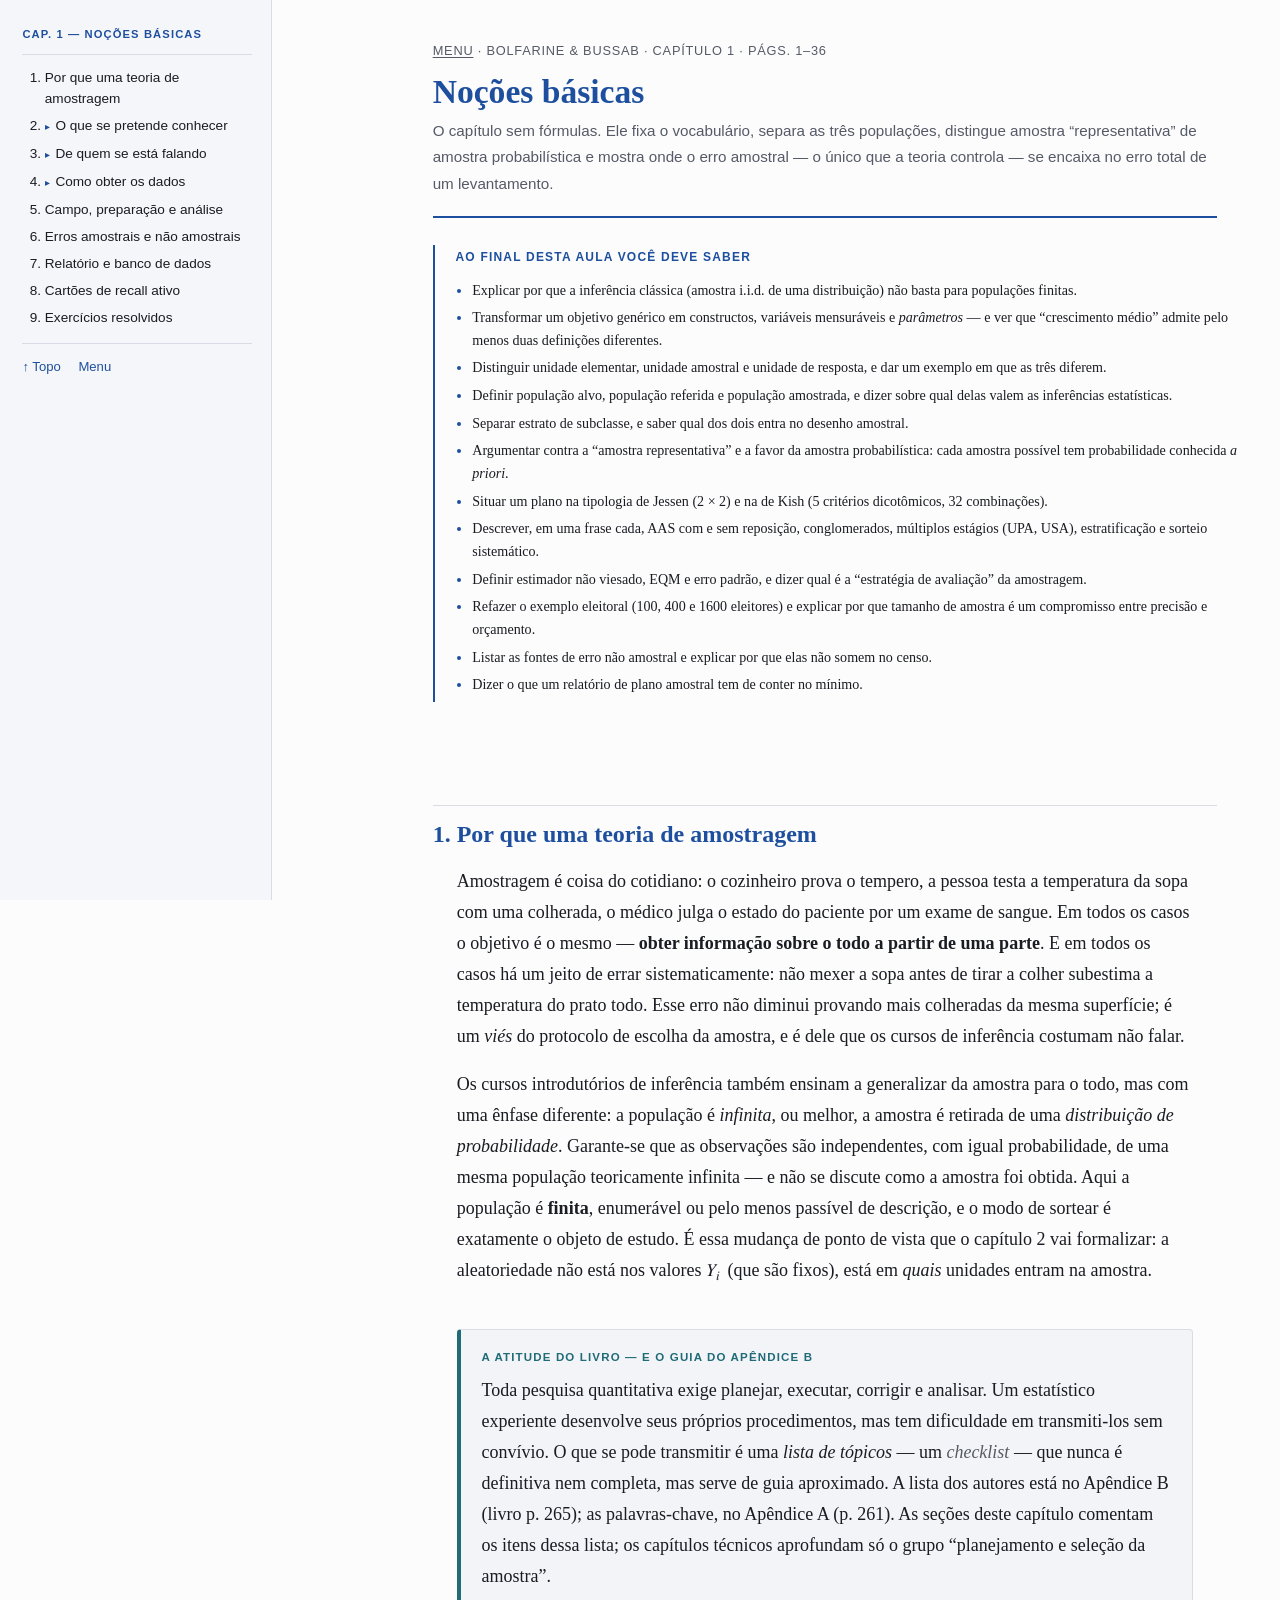
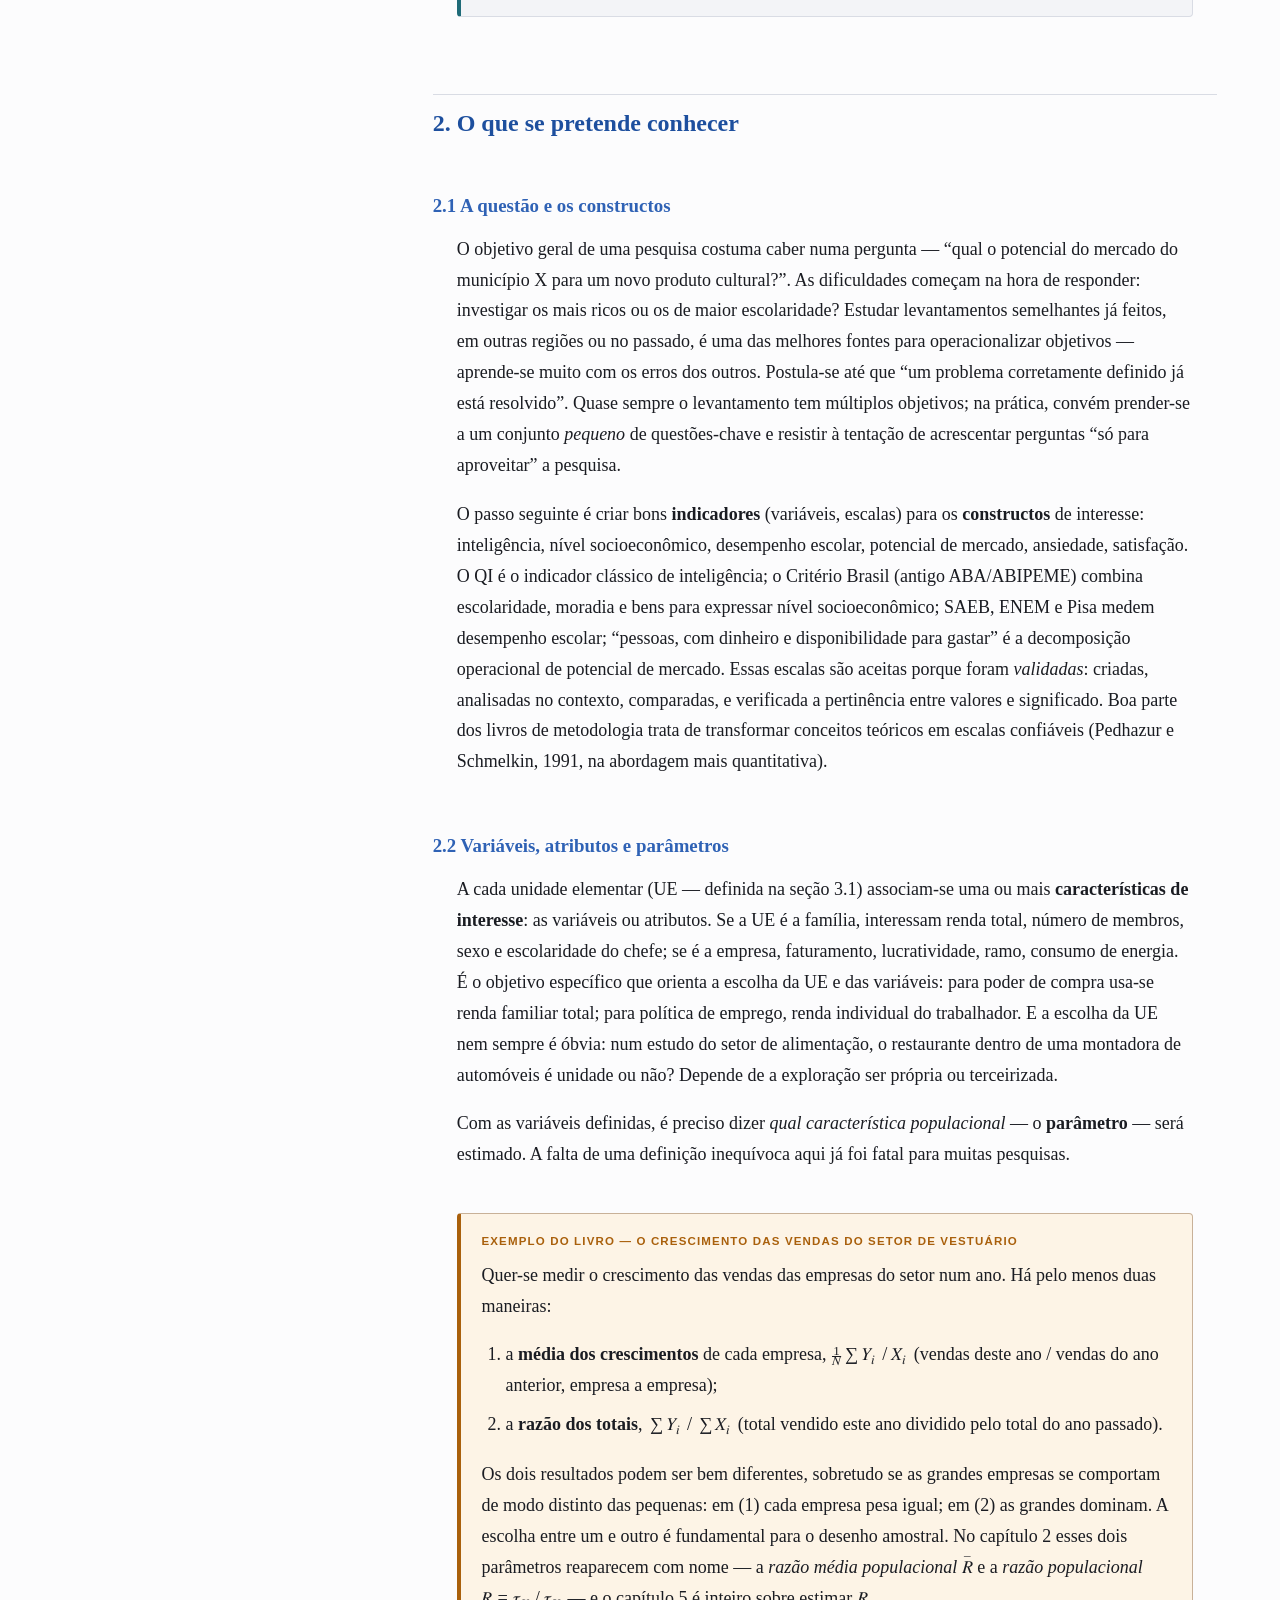
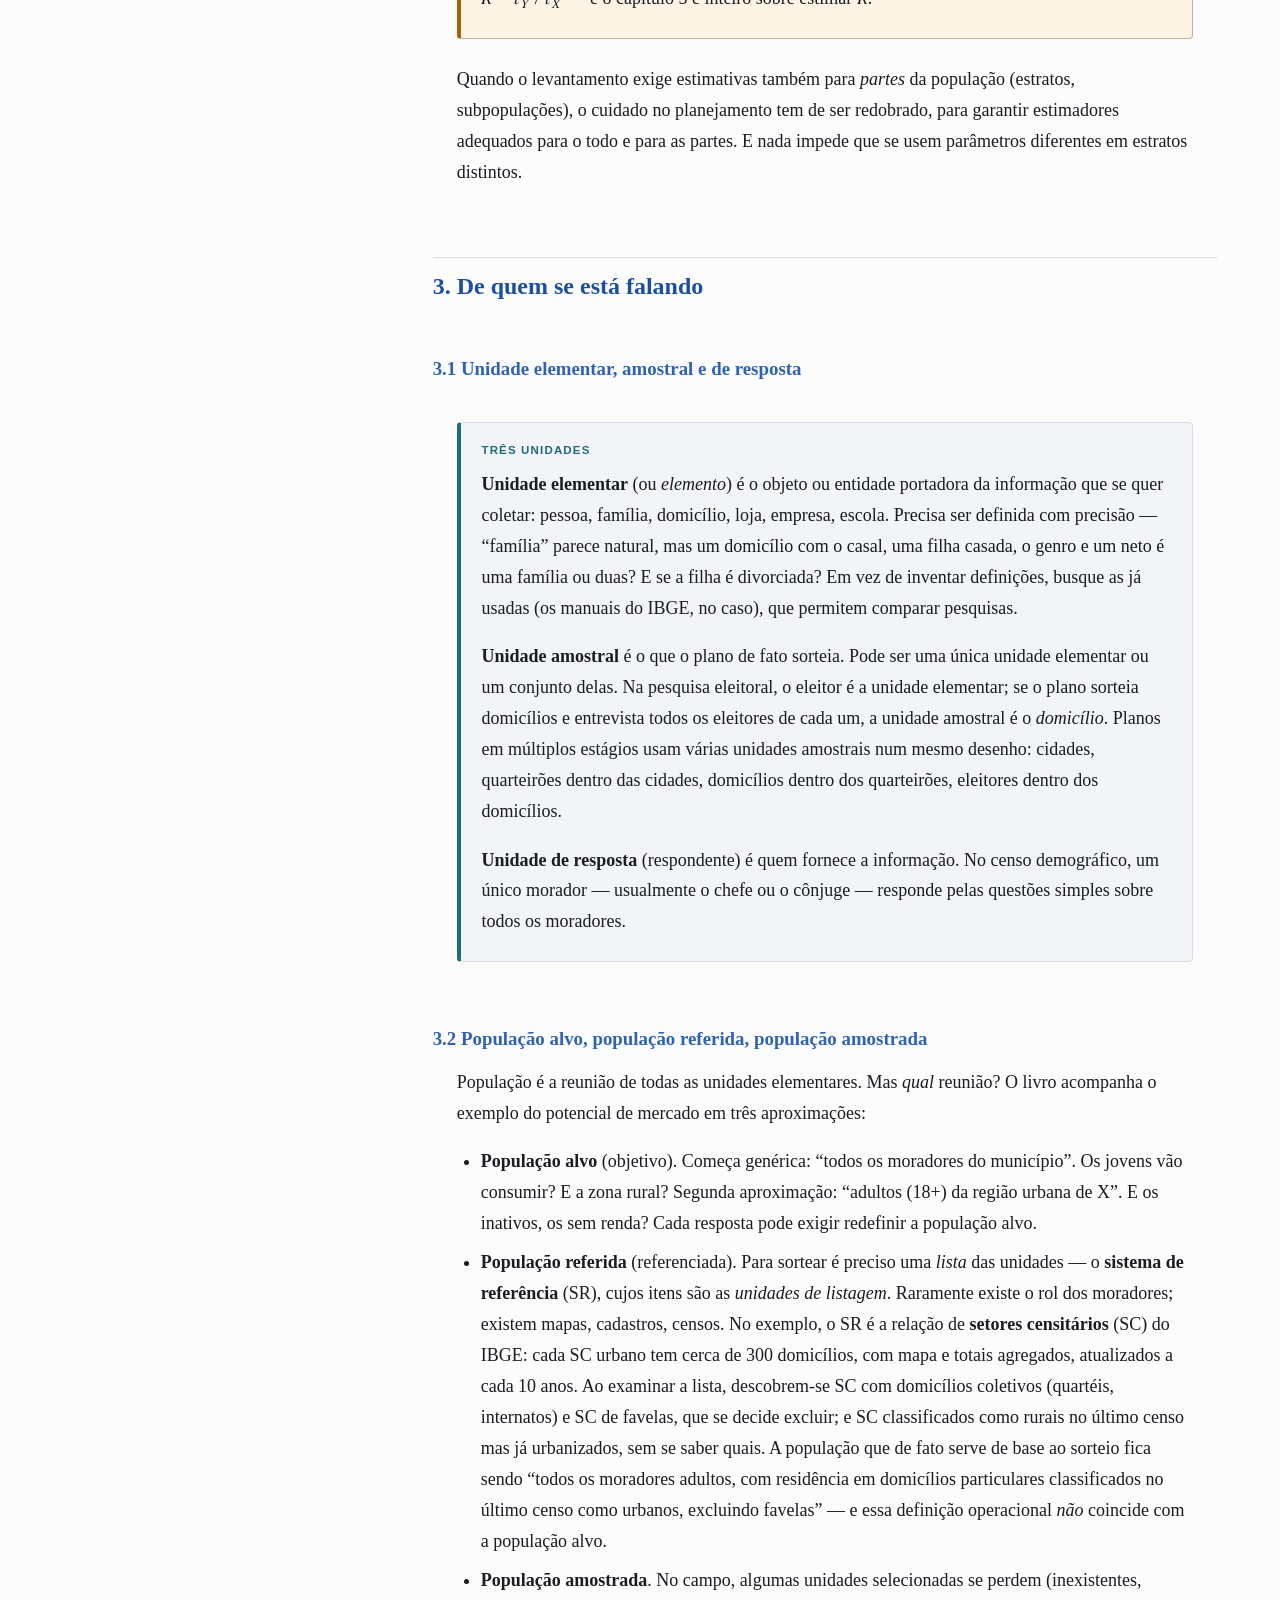
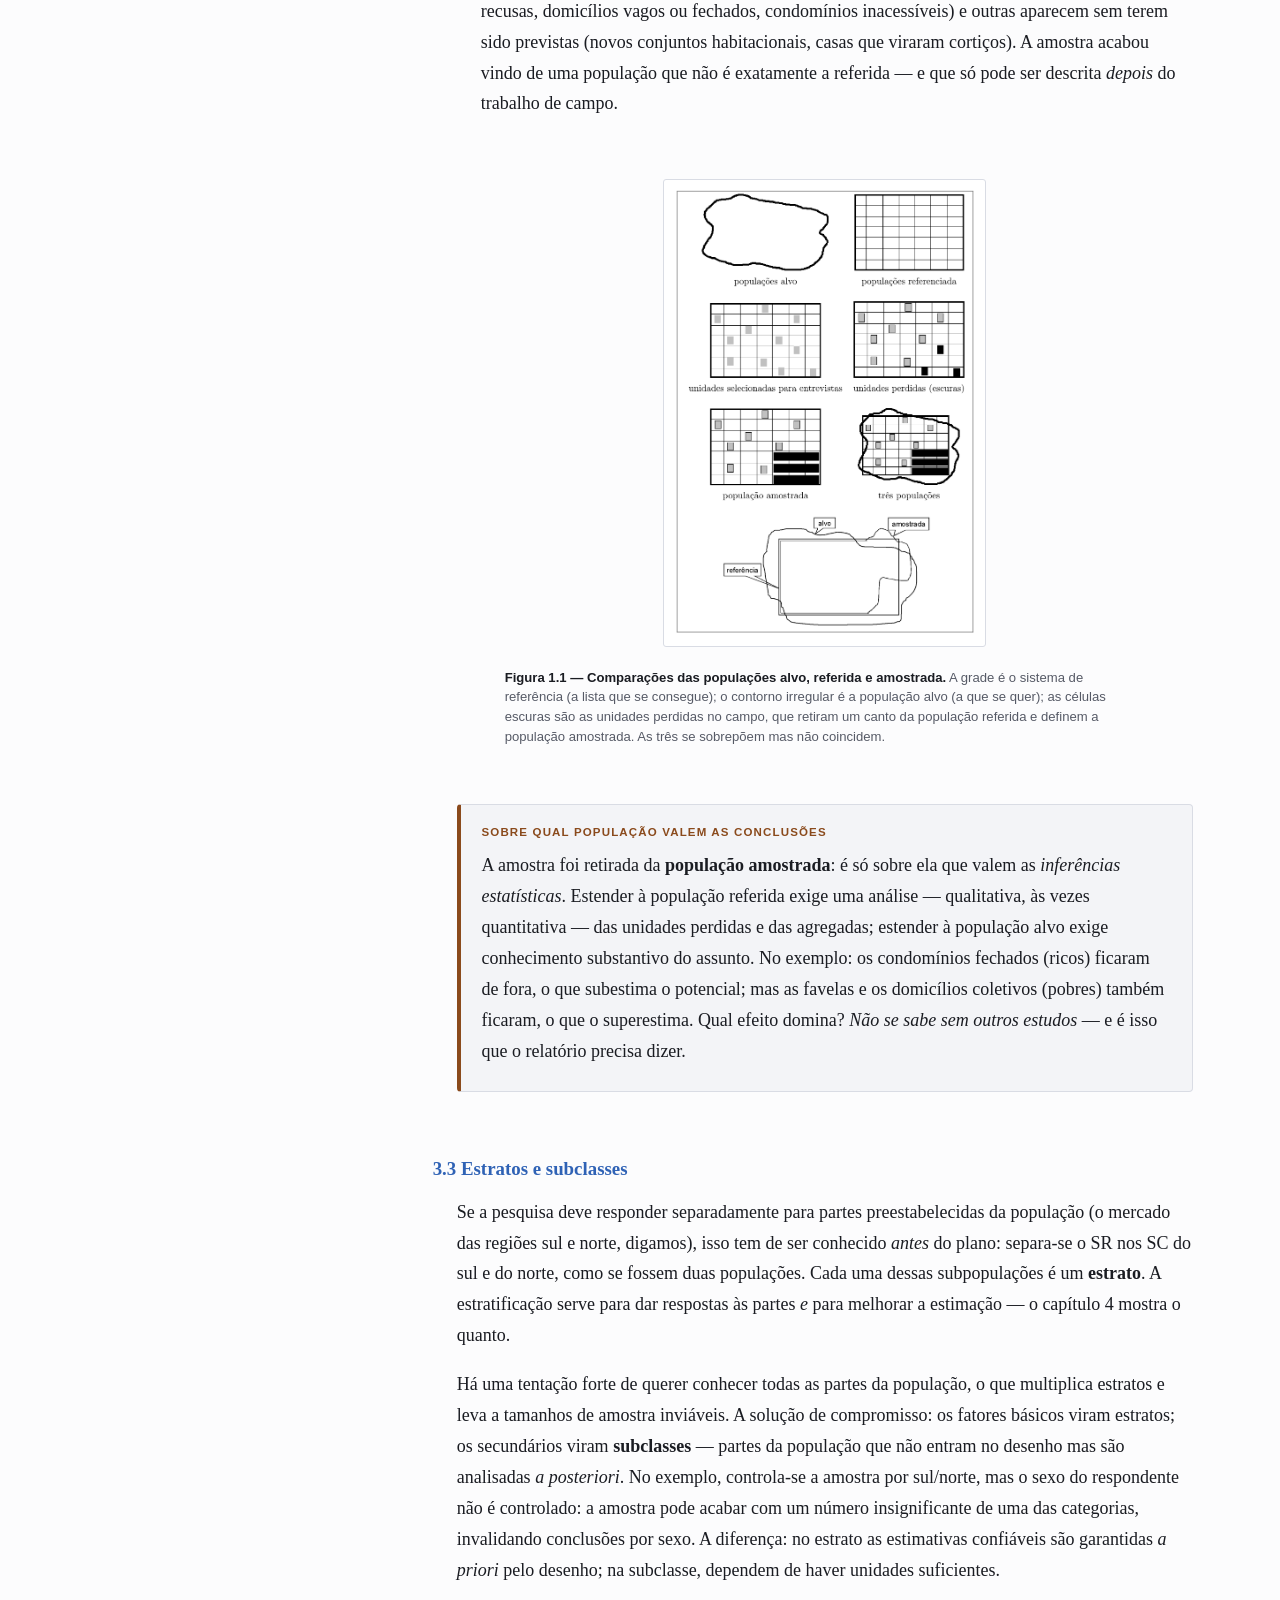
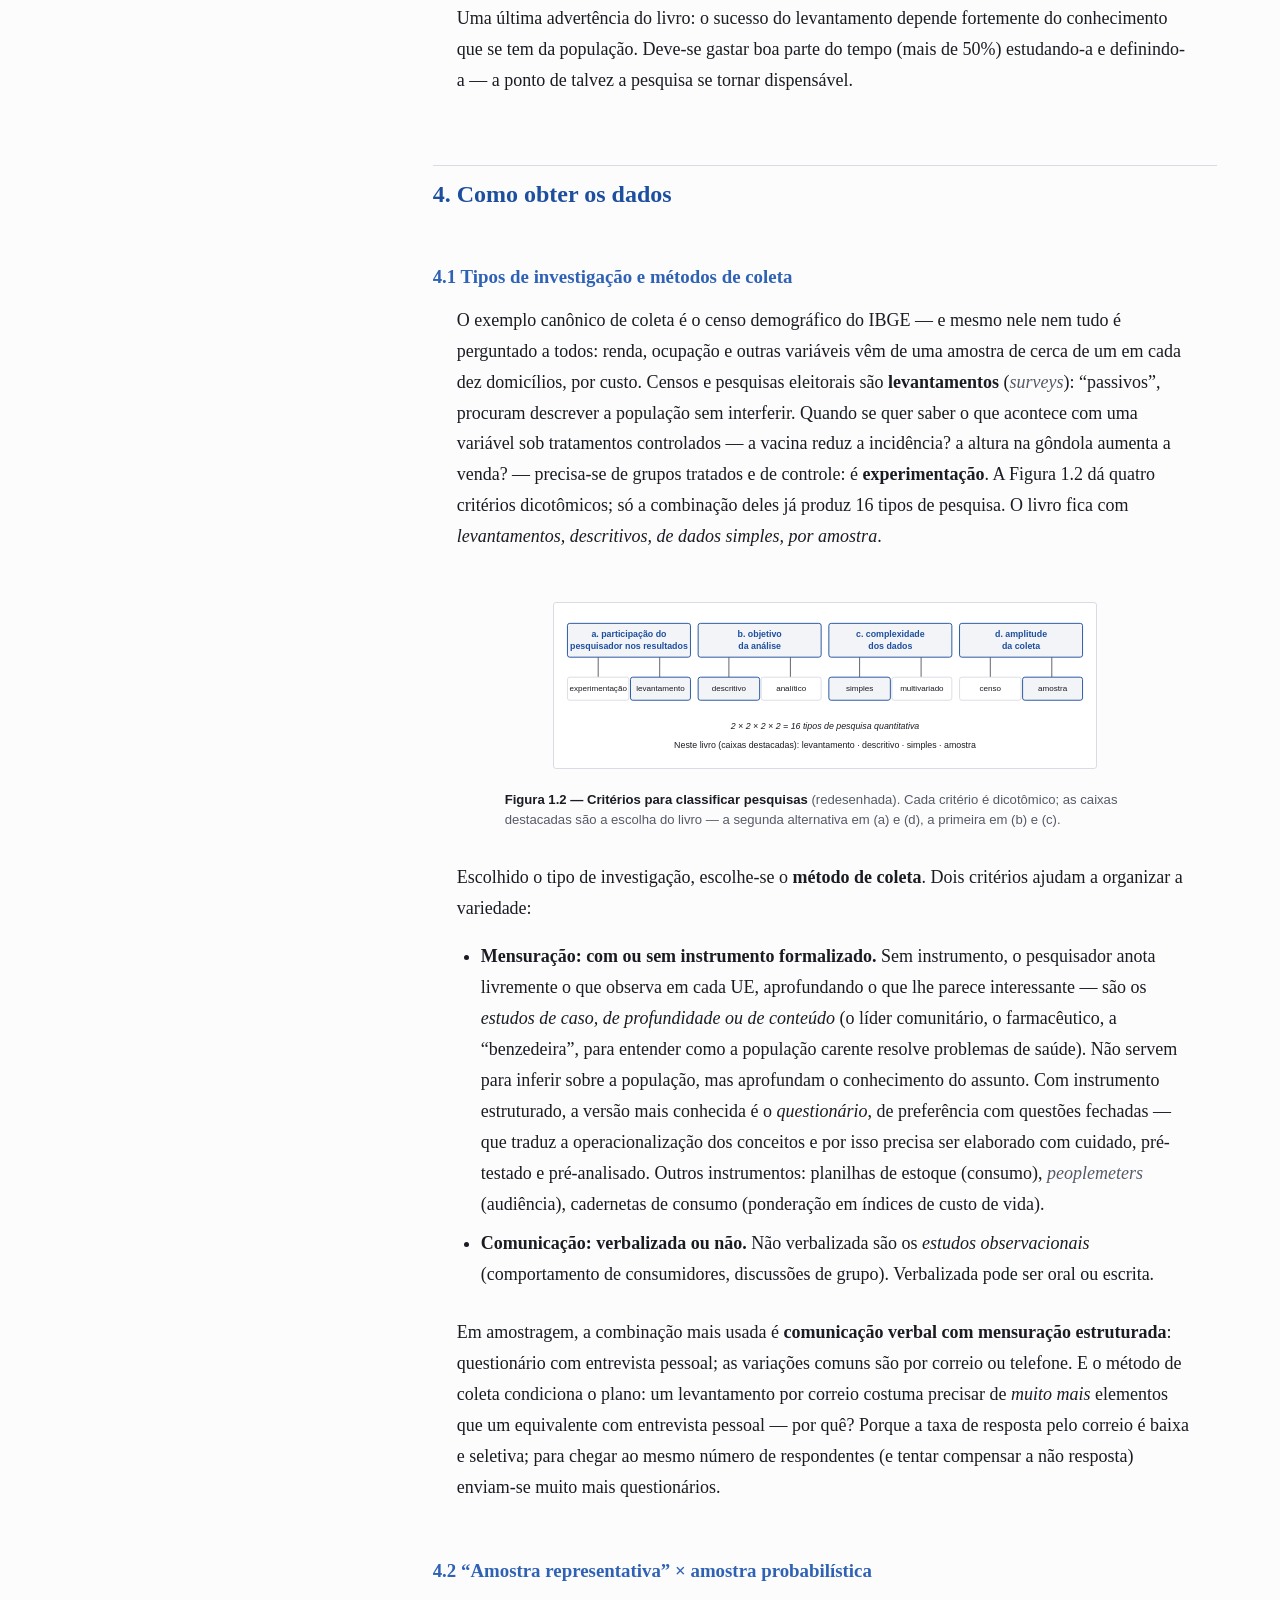
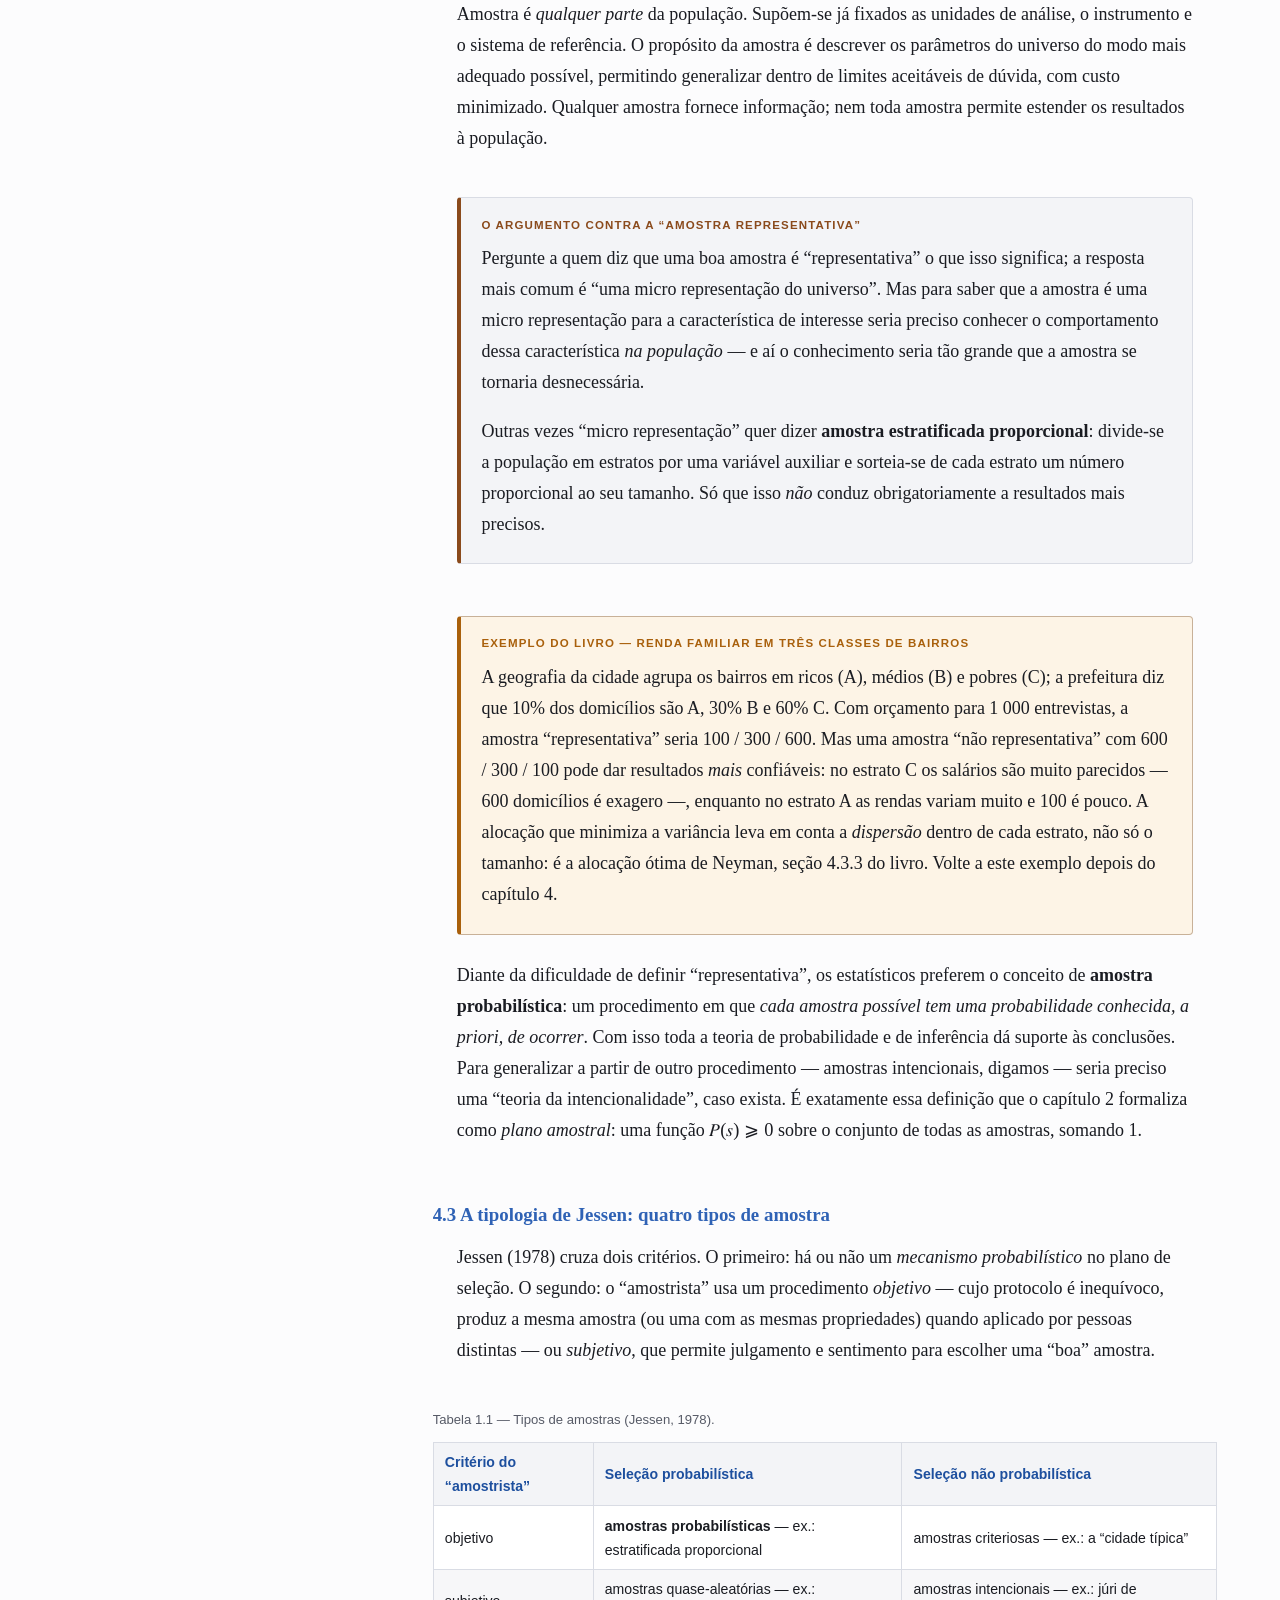
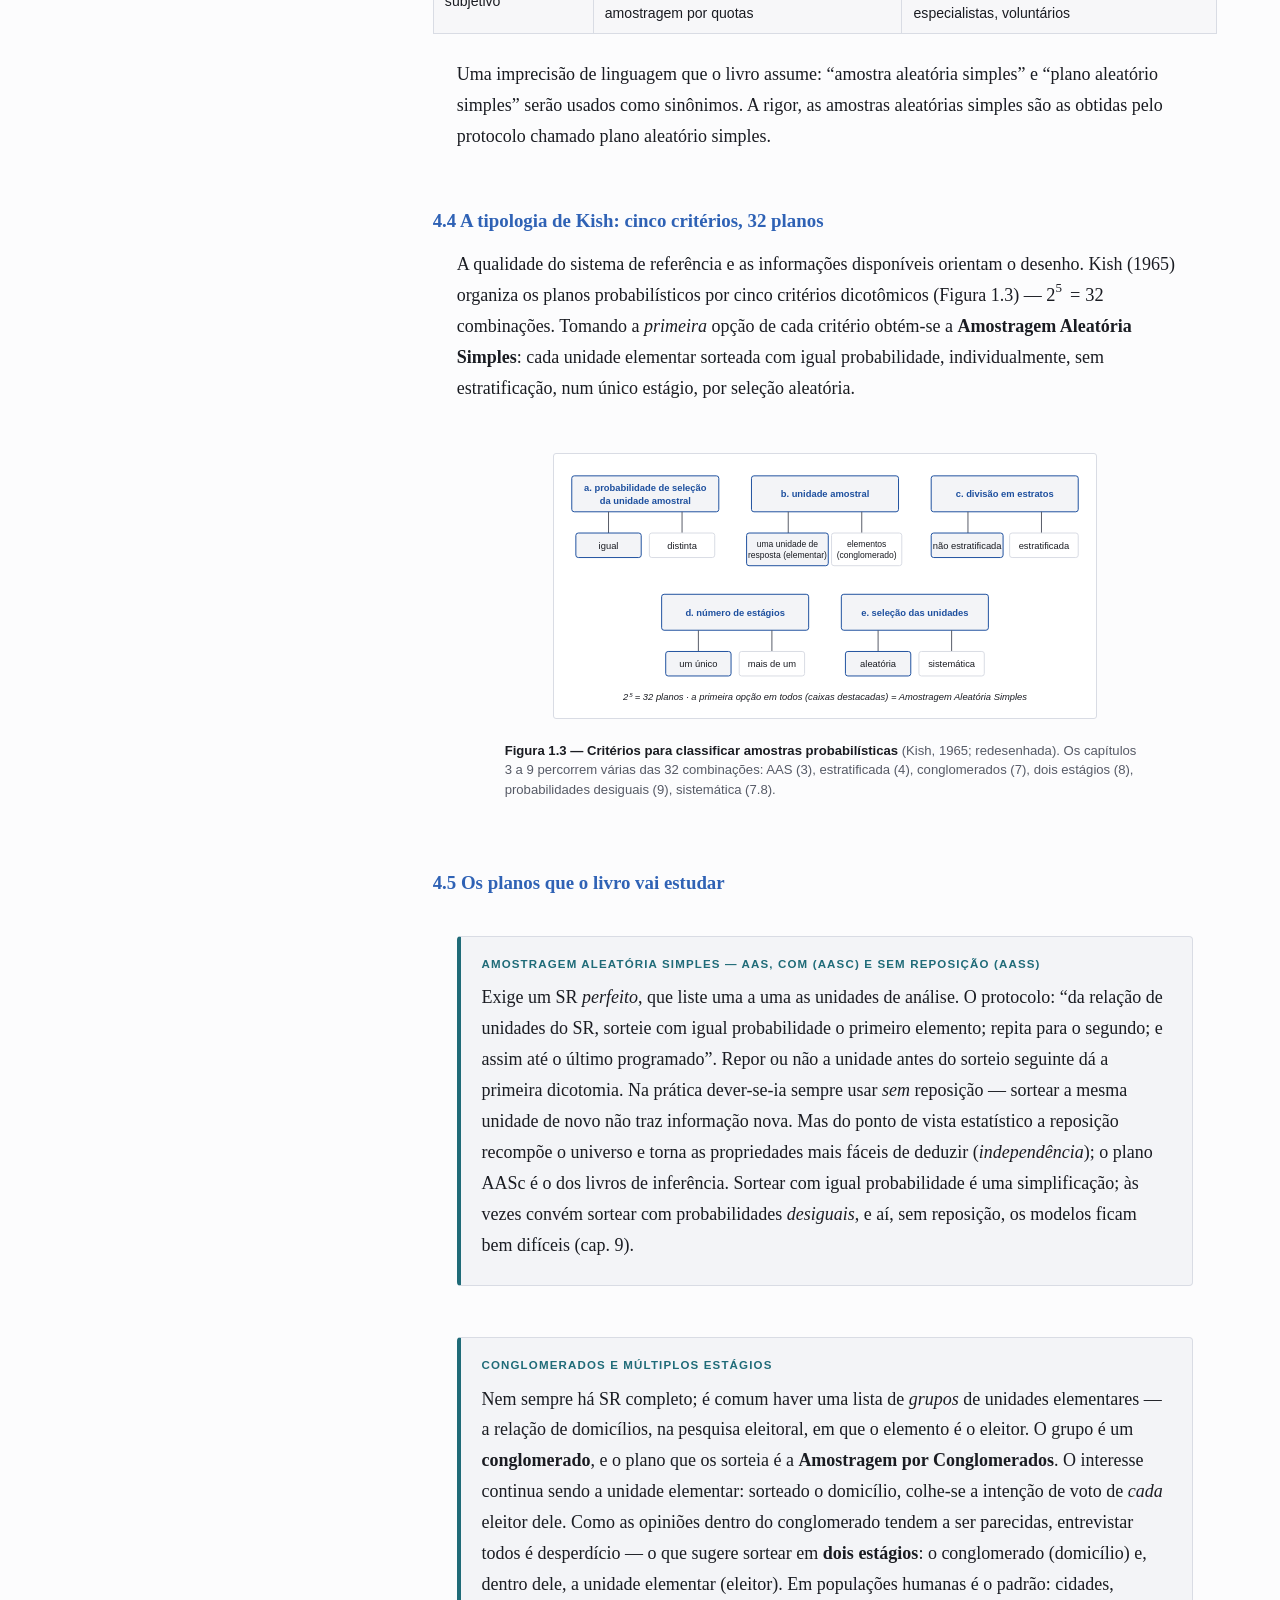
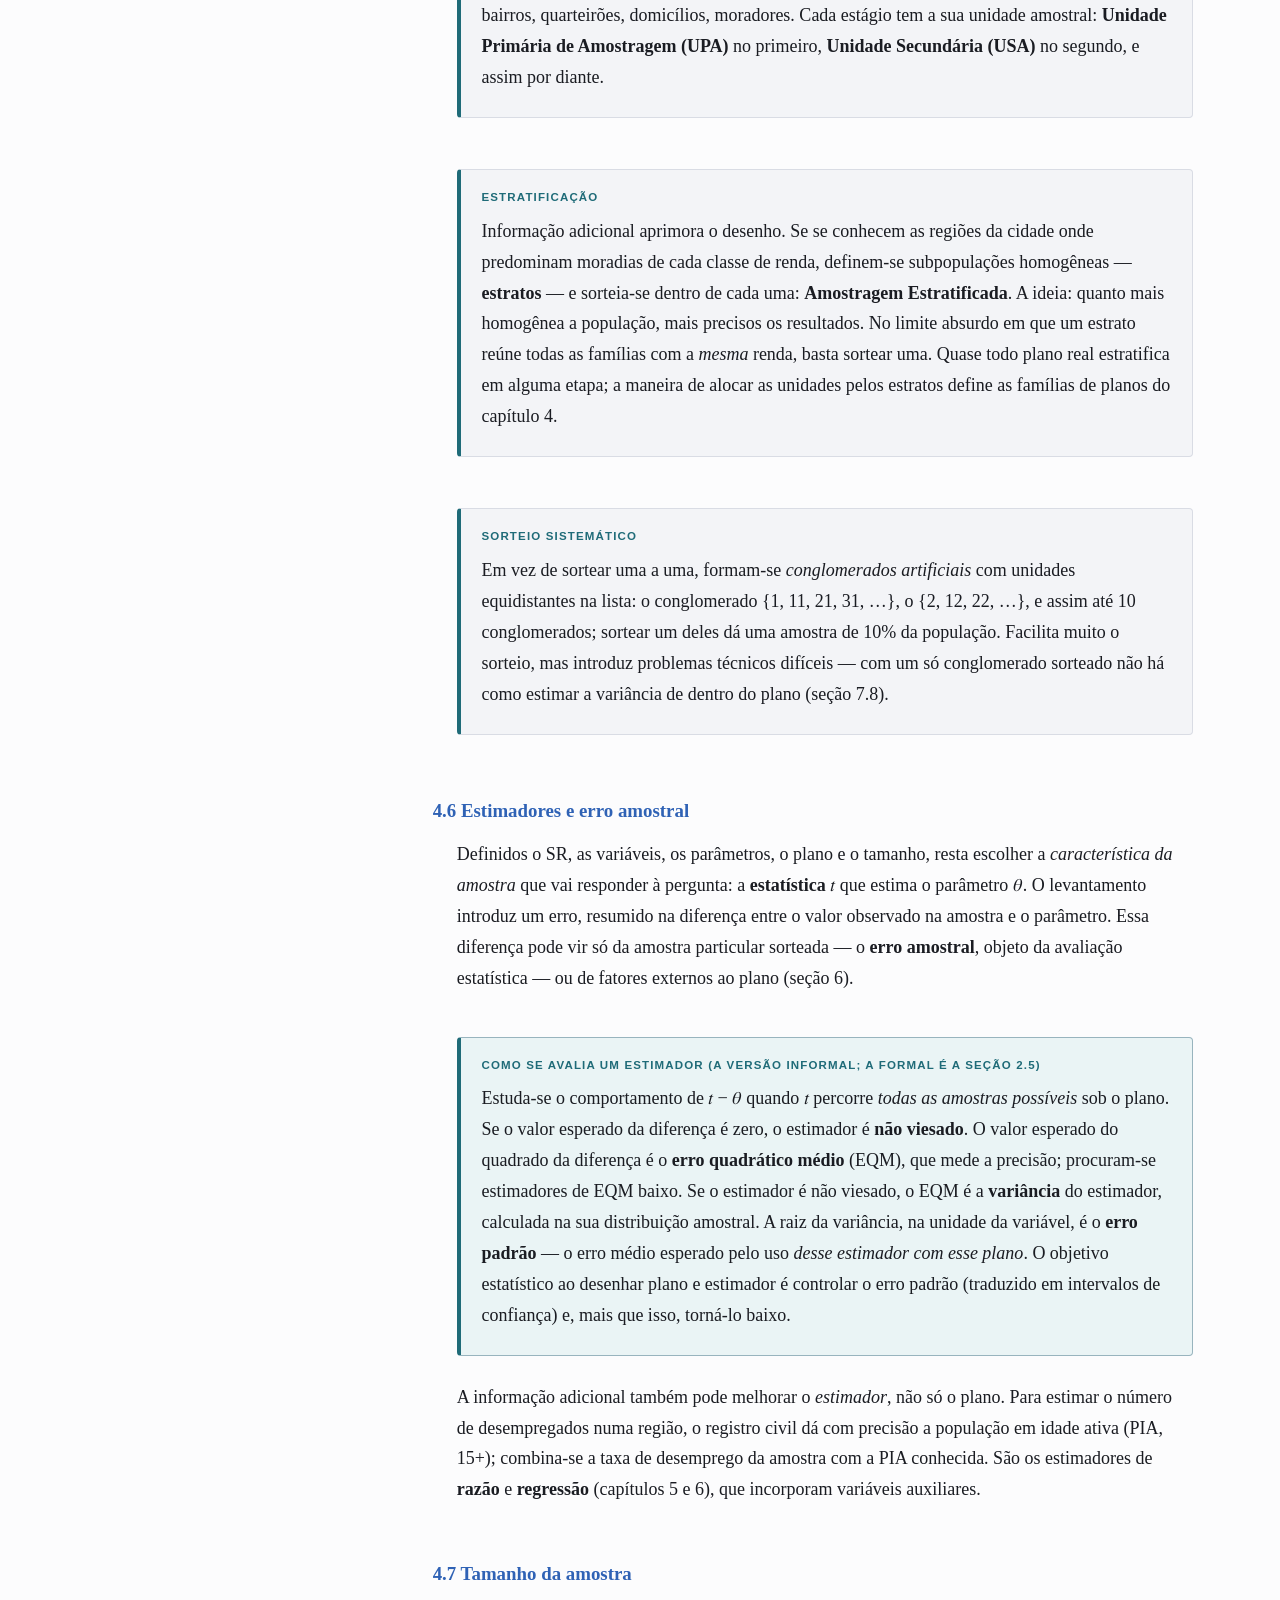
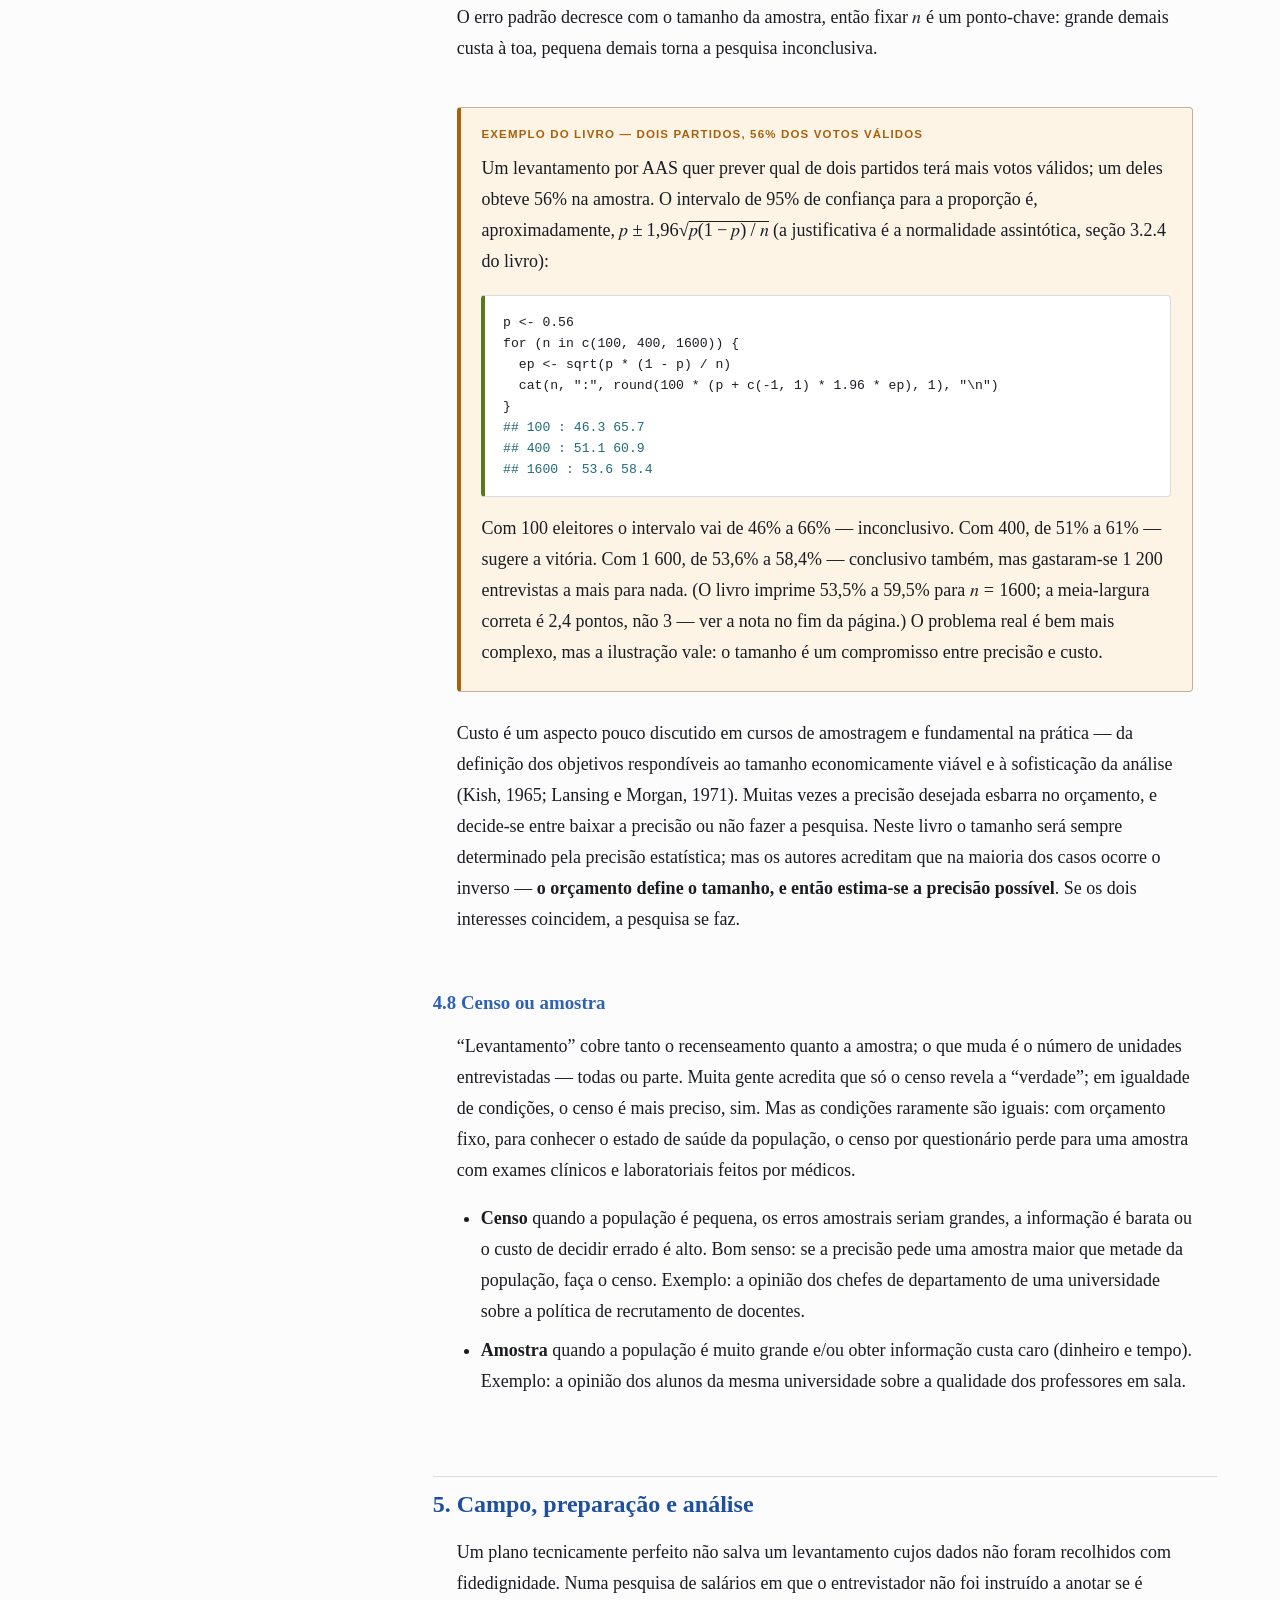
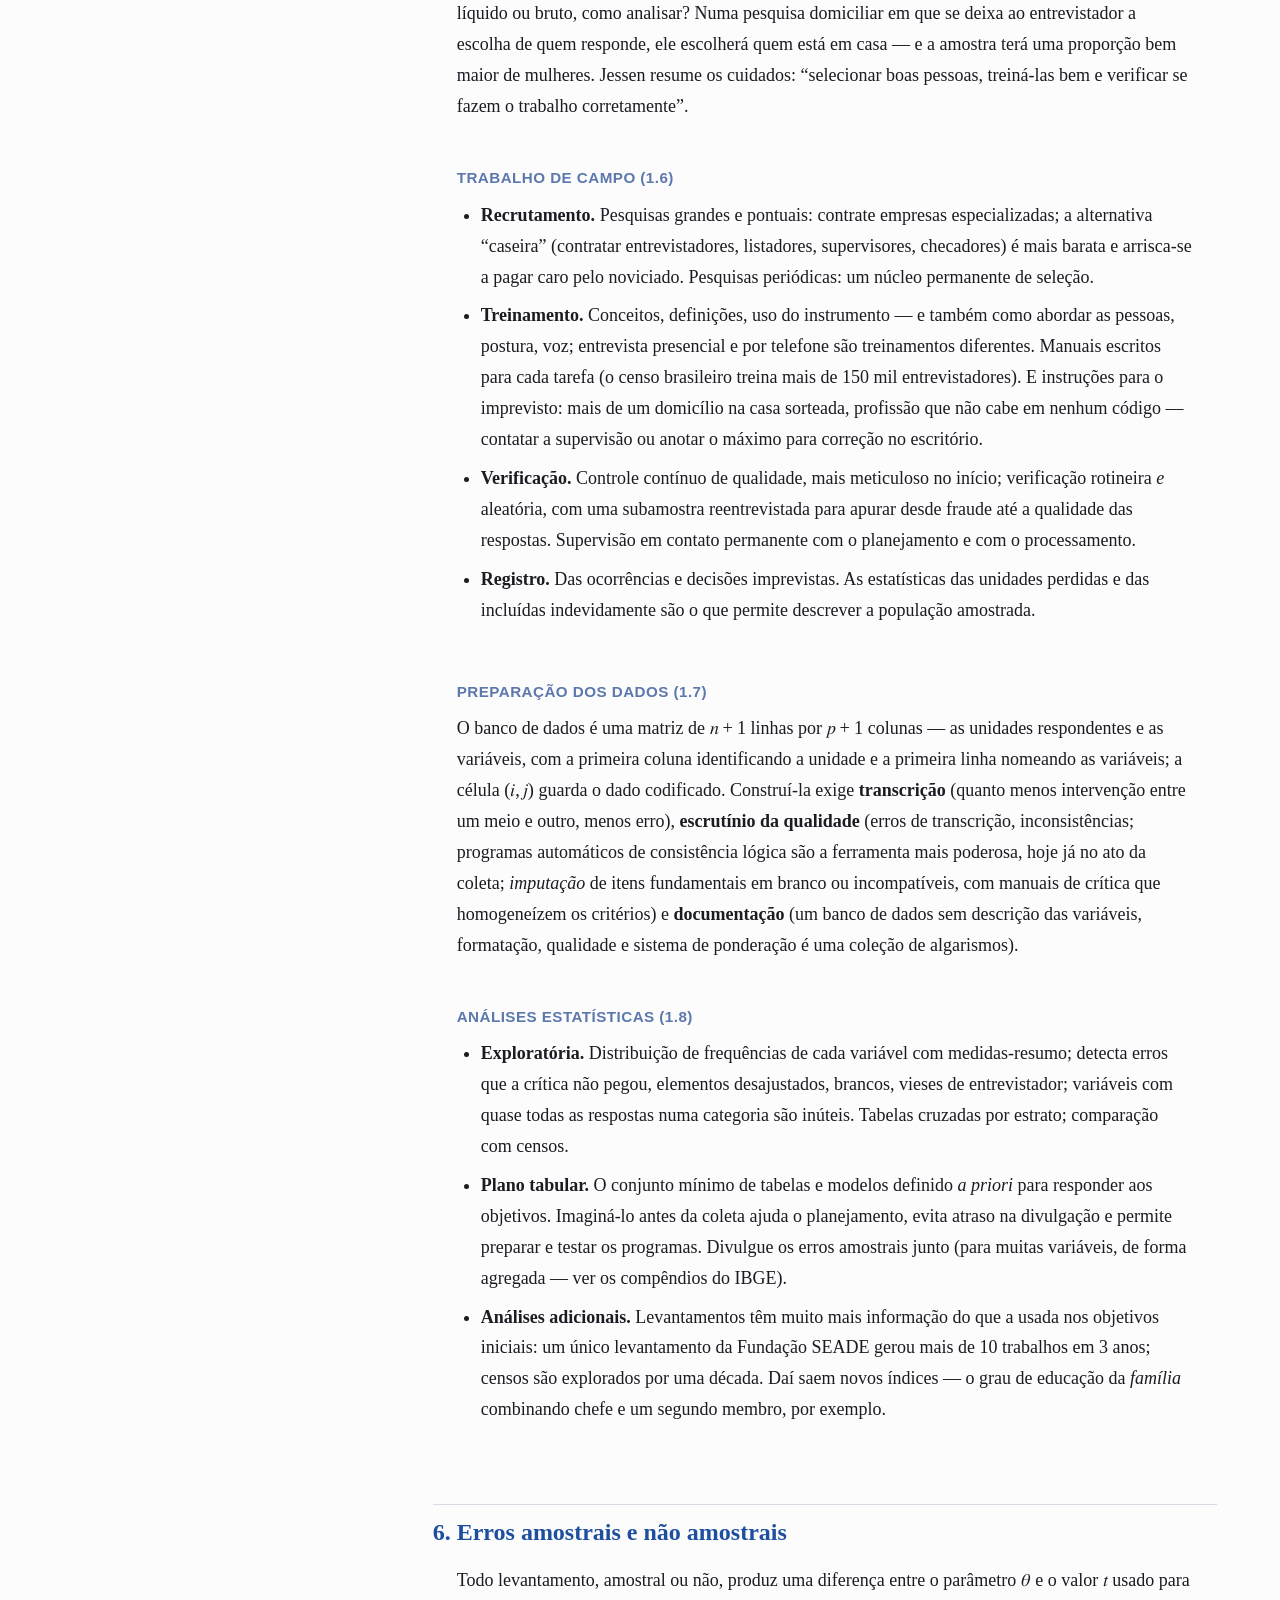
==== estudo/cap01/01-00-nocoes-basicas.html @ f5d56c2b "Caderno de Amostragem: capítulos 1 e 2 de Bolfarine & Bussab Estrutura irmã dos cadernos ESTOCASTICO" ====
<!DOCTYPE html>
<html lang="pt-BR">
<head>
<meta charset="utf-8">
<meta name="viewport" content="width=device-width, initial-scale=1">
<!-- Caderno de estudo pessoal: reproduz figuras e enunciados de obra protegida
     (Bolfarine & Bussab, IME-USP) para uso próprio. Fora dos buscadores. -->
<meta name="robots" content="noindex, nofollow">
<title>Cap. 1 — Noções básicas</title>
<link rel="stylesheet" href="../assets/tema.css?v=1">
<link rel="stylesheet" href="../assets/estilo.css?v=1">
</head>
<body>

<details class="menu-lateral" open>
  <summary>Índice da aula</summary>
  <nav class="painel">
    <p class="painel-titulo">Cap. 1 — Noções básicas</p>
    <ol>
      <li><a href="#s1">Por que uma teoria de amostragem</a></li>
      <li><details class="sub">
        <summary><a href="#s2">O que se pretende conhecer</a></summary>
        <ul class="subitens">
          <li><a href="#s2-1">2.1 A questão e os constructos</a></li>
          <li><a href="#s2-2">2.2 Variáveis, atributos e parâmetros</a></li>
        </ul>
      </details></li>
      <li><details class="sub">
        <summary><a href="#s3">De quem se está falando</a></summary>
        <ul class="subitens">
          <li><a href="#s3-1">3.1 Unidade elementar, amostral e de resposta</a></li>
          <li><a href="#s3-2">3.2 Alvo, referida, amostrada</a></li>
          <li><a href="#s3-3">3.3 Estratos e subclasses</a></li>
        </ul>
      </details></li>
      <li><details class="sub">
        <summary><a href="#s4">Como obter os dados</a></summary>
        <ul class="subitens">
          <li><a href="#s4-1">4.1 Tipos de investigação e de coleta</a></li>
          <li><a href="#s4-2">4.2 “Representativa” × probabilística</a></li>
          <li><a href="#s4-3">4.3 A tipologia de Jessen</a></li>
          <li><a href="#s4-4">4.4 A tipologia de Kish</a></li>
          <li><a href="#s4-5">4.5 Os planos que o livro vai estudar</a></li>
          <li><a href="#s4-6">4.6 Estimadores e erro amostral</a></li>
          <li><a href="#s4-7">4.7 Tamanho da amostra</a></li>
          <li><a href="#s4-8">4.8 Censo ou amostra</a></li>
        </ul>
      </details></li>
      <li><a href="#s5">Campo, preparação e análise</a></li>
      <li><a href="#s6">Erros amostrais e não amostrais</a></li>
      <li><a href="#s7">Relatório e banco de dados</a></li>
      <li><a href="#recall">Cartões de recall ativo</a></li>
      <li><a href="#exercicios">Exercícios resolvidos</a></li>
    </ol>
    <p class="extras">
      <a href="#topo">↑ Topo</a>
      <a href="../index.html">Menu</a>
    </p>
  </nav>
</details>

<div class="pagina" id="topo">

<header class="topo">
  <p class="migalha"><a href="../index.html">Menu</a> · Bolfarine &amp; Bussab · Capítulo 1 · págs. 1–36</p>
  <h1>Noções básicas</h1>
  <p class="subtitulo">O capítulo sem fórmulas. Ele fixa o vocabulário, separa as três populações, distingue amostra “representativa” de amostra probabilística e mostra onde o erro amostral — o único que a teoria controla — se encaixa no erro total de um levantamento.</p>
</header>

<div class="caixa objetivo">
  <span class="rotulo">Ao final desta aula você deve saber</span>
  <ul>
    <li>Explicar por que a inferência clássica (amostra i.i.d. de uma distribuição) não basta para populações finitas.</li>
    <li>Transformar um objetivo genérico em constructos, variáveis mensuráveis e <em>parâmetros</em> — e ver que “crescimento médio” admite pelo menos duas definições diferentes.</li>
    <li>Distinguir unidade elementar, unidade amostral e unidade de resposta, e dar um exemplo em que as três diferem.</li>
    <li>Definir população alvo, população referida e população amostrada, e dizer sobre qual delas valem as inferências estatísticas.</li>
    <li>Separar estrato de subclasse, e saber qual dos dois entra no desenho amostral.</li>
    <li>Argumentar contra a “amostra representativa” e a favor da amostra probabilística: cada amostra possível tem probabilidade conhecida <em>a priori</em>.</li>
    <li>Situar um plano na tipologia de Jessen (2 × 2) e na de Kish (5 critérios dicotômicos, 32 combinações).</li>
    <li>Descrever, em uma frase cada, AAS com e sem reposição, conglomerados, múltiplos estágios (UPA, USA), estratificação e sorteio sistemático.</li>
    <li>Definir estimador não viesado, EQM e erro padrão, e dizer qual é a “estratégia de avaliação” da amostragem.</li>
    <li>Refazer o exemplo eleitoral (100, 400 e 1600 eleitores) e explicar por que tamanho de amostra é um compromisso entre precisão e orçamento.</li>
    <li>Listar as fontes de erro não amostral e explicar por que elas não somem no censo.</li>
    <li>Dizer o que um relatório de plano amostral tem de conter no mínimo.</li>
  </ul>
</div>

<h2 id="s1">1. Por que uma teoria de amostragem</h2>

<p>Amostragem é coisa do cotidiano: o cozinheiro prova o tempero, a pessoa testa a temperatura da sopa com uma colherada, o médico julga o estado do paciente por um exame de sangue. Em todos os casos o objetivo é o mesmo — <strong>obter informação sobre o todo a partir de uma parte</strong>. E em todos os casos há um jeito de errar sistematicamente: não mexer a sopa antes de tirar a colher subestima a temperatura do prato todo. Esse erro não diminui provando mais colheradas da mesma superfície; é um <em>viés</em> do protocolo de escolha da amostra, e é dele que os cursos de inferência costumam não falar.</p>

<p>Os cursos introdutórios de inferência também ensinam a generalizar da amostra para o todo, mas com uma ênfase diferente: a população é <em>infinita</em>, ou melhor, a amostra é retirada de uma <em>distribuição de probabilidade</em>. Garante-se que as observações são independentes, com igual probabilidade, de uma mesma população teoricamente infinita — e não se discute como a amostra foi obtida. Aqui a população é <strong>finita</strong>, enumerável ou pelo menos passível de descrição, e o modo de sortear é exatamente o objeto de estudo. É essa mudança de ponto de vista que o capítulo 2 vai formalizar: a aleatoriedade não está nos valores <math><msub><mi>Y</mi><mi>i</mi></msub></math> (que são fixos), está em <em>quais</em> unidades entram na amostra.</p>

<div class="caixa definicao">
  <span class="rotulo">A atitude do livro — e o guia do Apêndice B</span>
  <p>Toda pesquisa quantitativa exige planejar, executar, corrigir e analisar. Um estatístico experiente desenvolve seus próprios procedimentos, mas tem dificuldade em transmiti-los sem convívio. O que se pode transmitir é uma <em>lista de tópicos</em> — um <em class="en">checklist</em> — que nunca é definitiva nem completa, mas serve de guia aproximado. A lista dos autores está no Apêndice B (livro p. 265); as palavras-chave, no Apêndice A (p. 261). As seções deste capítulo comentam os itens dessa lista; os capítulos técnicos aprofundam só o grupo “planejamento e seleção da amostra”.</p>
</div>

<h2 id="s2">2. O que se pretende conhecer</h2>

<h3 id="s2-1">2.1 A questão e os constructos</h3>

<p>O objetivo geral de uma pesquisa costuma caber numa pergunta — “qual o potencial do mercado do município X para um novo produto cultural?”. As dificuldades começam na hora de responder: investigar os mais ricos ou os de maior escolaridade? Estudar levantamentos semelhantes já feitos, em outras regiões ou no passado, é uma das melhores fontes para operacionalizar objetivos — aprende-se muito com os erros dos outros. Postula-se até que “um problema corretamente definido já está resolvido”. Quase sempre o levantamento tem múltiplos objetivos; na prática, convém prender-se a um conjunto <em>pequeno</em> de questões-chave e resistir à tentação de acrescentar perguntas “só para aproveitar” a pesquisa.</p>

<p>O passo seguinte é criar bons <strong>indicadores</strong> (variáveis, escalas) para os <strong>constructos</strong> de interesse: inteligência, nível socioeconômico, desempenho escolar, potencial de mercado, ansiedade, satisfação. O QI é o indicador clássico de inteligência; o Critério Brasil (antigo ABA/ABIPEME) combina escolaridade, moradia e bens para expressar nível socioeconômico; SAEB, ENEM e Pisa medem desempenho escolar; “pessoas, com dinheiro e disponibilidade para gastar” é a decomposição operacional de potencial de mercado. Essas escalas são aceitas porque foram <em>validadas</em>: criadas, analisadas no contexto, comparadas, e verificada a pertinência entre valores e significado. Boa parte dos livros de metodologia trata de transformar conceitos teóricos em escalas confiáveis (Pedhazur e Schmelkin, 1991, na abordagem mais quantitativa).</p>

<h3 id="s2-2">2.2 Variáveis, atributos e parâmetros</h3>

<p>A cada unidade elementar (UE — definida na seção 3.1) associam-se uma ou mais <strong>características de interesse</strong>: as variáveis ou atributos. Se a UE é a família, interessam renda total, número de membros, sexo e escolaridade do chefe; se é a empresa, faturamento, lucratividade, ramo, consumo de energia. É o objetivo específico que orienta a escolha da UE e das variáveis: para poder de compra usa-se renda familiar total; para política de emprego, renda individual do trabalhador. E a escolha da UE nem sempre é óbvia: num estudo do setor de alimentação, o restaurante dentro de uma montadora de automóveis é unidade ou não? Depende de a exploração ser própria ou terceirizada.</p>

<p>Com as variáveis definidas, é preciso dizer <em>qual característica populacional</em> — o <strong>parâmetro</strong> — será estimado. A falta de uma definição inequívoca aqui já foi fatal para muitas pesquisas.</p>

<div class="caixa exemplo">
  <span class="rotulo">Exemplo do livro — o crescimento das vendas do setor de vestuário</span>
  <p>Quer-se medir o crescimento das vendas das empresas do setor num ano. Há pelo menos duas maneiras:</p>
  <ol>
    <li>a <strong>média dos crescimentos</strong> de cada empresa, <math><mfrac><mn>1</mn><mi>N</mi></mfrac><mo>∑</mo><msub><mi>Y</mi><mi>i</mi></msub><mo>/</mo><msub><mi>X</mi><mi>i</mi></msub></math> (vendas deste ano / vendas do ano anterior, empresa a empresa);</li>
    <li>a <strong>razão dos totais</strong>, <math><mo>∑</mo><msub><mi>Y</mi><mi>i</mi></msub><mo>/</mo><mo>∑</mo><msub><mi>X</mi><mi>i</mi></msub></math> (total vendido este ano dividido pelo total do ano passado).</li>
  </ol>
  <p>Os dois resultados podem ser bem diferentes, sobretudo se as grandes empresas se comportam de modo distinto das pequenas: em (1) cada empresa pesa igual; em (2) as grandes dominam. A escolha entre um e outro é fundamental para o desenho amostral. No capítulo 2 esses dois parâmetros reaparecem com nome — a <em>razão média populacional</em> <math><mover><mi>R</mi><mo>¯</mo></mover></math> e a <em>razão populacional</em> <math><mi>R</mi><mo>=</mo><msub><mi>τ</mi><mi>Y</mi></msub><mo>/</mo><msub><mi>τ</mi><mi>X</mi></msub></math> — e o capítulo 5 é inteiro sobre estimar <math><mi>R</mi></math>.</p>
</div>

<p>Quando o levantamento exige estimativas também para <em>partes</em> da população (estratos, subpopulações), o cuidado no planejamento tem de ser redobrado, para garantir estimadores adequados para o todo e para as partes. E nada impede que se usem parâmetros diferentes em estratos distintos.</p>

<h2 id="s3">3. De quem se está falando</h2>

<h3 id="s3-1">3.1 Unidade elementar, amostral e de resposta</h3>

<div class="caixa definicao">
  <span class="rotulo">Três unidades</span>
  <p><strong>Unidade elementar</strong> (ou <em>elemento</em>) é o objeto ou entidade portadora da informação que se quer coletar: pessoa, família, domicílio, loja, empresa, escola. Precisa ser definida com precisão — “família” parece natural, mas um domicílio com o casal, uma filha casada, o genro e um neto é uma família ou duas? E se a filha é divorciada? Em vez de inventar definições, busque as já usadas (os manuais do IBGE, no caso), que permitem comparar pesquisas.</p>
  <p><strong>Unidade amostral</strong> é o que o plano de fato sorteia. Pode ser uma única unidade elementar ou um conjunto delas. Na pesquisa eleitoral, o eleitor é a unidade elementar; se o plano sorteia domicílios e entrevista todos os eleitores de cada um, a unidade amostral é o <em>domicílio</em>. Planos em múltiplos estágios usam várias unidades amostrais num mesmo desenho: cidades, quarteirões dentro das cidades, domicílios dentro dos quarteirões, eleitores dentro dos domicílios.</p>
  <p><strong>Unidade de resposta</strong> (respondente) é quem fornece a informação. No censo demográfico, um único morador — usualmente o chefe ou o cônjuge — responde pelas questões simples sobre todos os moradores.</p>
</div>

<h3 id="s3-2">3.2 População alvo, população referida, população amostrada</h3>

<p>População é a reunião de todas as unidades elementares. Mas <em>qual</em> reunião? O livro acompanha o exemplo do potencial de mercado em três aproximações:</p>

<ul>
  <li><strong>População alvo</strong> (objetivo). Começa genérica: “todos os moradores do município”. Os jovens vão consumir? E a zona rural? Segunda aproximação: “adultos (18+) da região urbana de X”. E os inativos, os sem renda? Cada resposta pode exigir redefinir a população alvo.</li>
  <li><strong>População referida</strong> (referenciada). Para sortear é preciso uma <em>lista</em> das unidades — o <strong>sistema de referência</strong> (SR), cujos itens são as <em>unidades de listagem</em>. Raramente existe o rol dos moradores; existem mapas, cadastros, censos. No exemplo, o SR é a relação de <strong>setores censitários</strong> (SC) do IBGE: cada SC urbano tem cerca de 300 domicílios, com mapa e totais agregados, atualizados a cada 10 anos. Ao examinar a lista, descobrem-se SC com domicílios coletivos (quartéis, internatos) e SC de favelas, que se decide excluir; e SC classificados como rurais no último censo mas já urbanizados, sem se saber quais. A população que de fato serve de base ao sorteio fica sendo “todos os moradores adultos, com residência em domicílios particulares classificados no último censo como urbanos, excluindo favelas” — e essa definição operacional <em>não</em> coincide com a população alvo.</li>
  <li><strong>População amostrada</strong>. No campo, algumas unidades selecionadas se perdem (inexistentes, recusas, domicílios vagos ou fechados, condomínios inacessíveis) e outras aparecem sem terem sido previstas (novos conjuntos habitacionais, casas que viraram cortiços). A amostra acabou vindo de uma população que não é exatamente a referida — e que só pode ser descrita <em>depois</em> do trabalho de campo.</li>
</ul>

<figure>
  <img src="img/fig-01-01.png" alt="Seis painéis: a população alvo (contorno irregular), a população referida (grade), as unidades selecionadas (células cinza), as unidades perdidas (células pretas), a população amostrada (grade com um canto preto) e a sobreposição das três; embaixo, um diagrama com os três contornos rotulados alvo, referência e amostrada.">
  <figcaption><b>Figura 1.1 — Comparações das populações alvo, referida e amostrada.</b> A grade é o sistema de referência (a lista que se consegue); o contorno irregular é a população alvo (a que se quer); as células escuras são as unidades perdidas no campo, que retiram um canto da população referida e definem a população amostrada. As três se sobrepõem mas não coincidem.</figcaption>
</figure>

<div class="caixa aviso">
  <span class="rotulo">Sobre qual população valem as conclusões</span>
  <p>A amostra foi retirada da <strong>população amostrada</strong>: é só sobre ela que valem as <em>inferências estatísticas</em>. Estender à população referida exige uma análise — qualitativa, às vezes quantitativa — das unidades perdidas e das agregadas; estender à população alvo exige conhecimento substantivo do assunto. No exemplo: os condomínios fechados (ricos) ficaram de fora, o que subestima o potencial; mas as favelas e os domicílios coletivos (pobres) também ficaram, o que o superestima. Qual efeito domina? <em>Não se sabe sem outros estudos</em> — e é isso que o relatório precisa dizer.</p>
</div>

<h3 id="s3-3">3.3 Estratos e subclasses</h3>

<p>Se a pesquisa deve responder separadamente para partes preestabelecidas da população (o mercado das regiões sul e norte, digamos), isso tem de ser conhecido <em>antes</em> do plano: separa-se o SR nos SC do sul e do norte, como se fossem duas populações. Cada uma dessas subpopulações é um <strong>estrato</strong>. A estratificação serve para dar respostas às partes <em>e</em> para melhorar a estimação — o capítulo 4 mostra o quanto.</p>

<p>Há uma tentação forte de querer conhecer todas as partes da população, o que multiplica estratos e leva a tamanhos de amostra inviáveis. A solução de compromisso: os fatores básicos viram estratos; os secundários viram <strong>subclasses</strong> — partes da população que não entram no desenho mas são analisadas <em>a posteriori</em>. No exemplo, controla-se a amostra por sul/norte, mas o sexo do respondente não é controlado: a amostra pode acabar com um número insignificante de uma das categorias, invalidando conclusões por sexo. A diferença: no estrato as estimativas confiáveis são garantidas <em>a priori</em> pelo desenho; na subclasse, dependem de haver unidades suficientes.</p>

<p>Uma última advertência do livro: o sucesso do levantamento depende fortemente do conhecimento que se tem da população. Deve-se gastar boa parte do tempo (mais de 50%) estudando-a e definindo-a — a ponto de talvez a pesquisa se tornar dispensável.</p>

<h2 id="s4">4. Como obter os dados</h2>

<h3 id="s4-1">4.1 Tipos de investigação e métodos de coleta</h3>

<p>O exemplo canônico de coleta é o censo demográfico do IBGE — e mesmo nele nem tudo é perguntado a todos: renda, ocupação e outras variáveis vêm de uma amostra de cerca de um em cada dez domicílios, por custo. Censos e pesquisas eleitorais são <strong>levantamentos</strong> (<em class="en">surveys</em>): “passivos”, procuram descrever a população sem interferir. Quando se quer saber o que acontece com uma variável sob tratamentos controlados — a vacina reduz a incidência? a altura na gôndola aumenta a venda? — precisa-se de grupos tratados e de controle: é <strong>experimentação</strong>. A Figura 1.2 dá quatro critérios dicotômicos; só a combinação deles já produz 16 tipos de pesquisa. O livro fica com <em>levantamentos, descritivos, de dados simples, por amostra</em>.</p>

<figure class="diagrama">
<svg viewBox="0 0 680 190" width="680" height="190" xmlns="http://www.w3.org/2000/svg" role="img" aria-label="Quatro critérios dicotômicos para classificar pesquisas: participação do pesquisador (experimentação ou levantamento), objetivo da análise (descritivo ou analítico), complexidade dos dados (simples ou multivariado) e amplitude da coleta (censo ou amostra). A alternativa adotada no livro aparece destacada.">
  <rect x="5" y="14" width="160" height="44" class="cx"/>
  <text x="85" y="28" class="tx-crit">a. participação do</text>
  <text x="85" y="44" class="tx-crit">pesquisador nos resultados</text>
  <path d="M45,58 L45,84" class="ramo"/><path d="M125,58 L125,84" class="ramo"/>
  <rect x="5" y="84" width="80" height="30" class="cx-folha"/><text x="45" y="99" class="tx" style="font-size:10.5px">experimentação</text>
  <rect x="87" y="84" width="78" height="30" class="cx"/><text x="126" y="99" class="tx" style="font-size:10.5px">levantamento</text>
  <rect x="175" y="14" width="160" height="44" class="cx"/>
  <text x="255" y="28" class="tx-crit">b. objetivo</text>
  <text x="255" y="44" class="tx-crit">da análise</text>
  <path d="M215,58 L215,84" class="ramo"/><path d="M295,58 L295,84" class="ramo"/>
  <rect x="175" y="84" width="80" height="30" class="cx"/><text x="215" y="99" class="tx" style="font-size:10.5px">descritivo</text>
  <rect x="257" y="84" width="78" height="30" class="cx-folha"/><text x="296" y="99" class="tx" style="font-size:10.5px">analítico</text>
  <rect x="345" y="14" width="160" height="44" class="cx"/>
  <text x="425" y="28" class="tx-crit">c. complexidade</text>
  <text x="425" y="44" class="tx-crit">dos dados</text>
  <path d="M385,58 L385,84" class="ramo"/><path d="M465,58 L465,84" class="ramo"/>
  <rect x="345" y="84" width="80" height="30" class="cx"/><text x="385" y="99" class="tx" style="font-size:10.5px">simples</text>
  <rect x="427" y="84" width="78" height="30" class="cx-folha"/><text x="466" y="99" class="tx" style="font-size:10.5px">multivariado</text>
  <rect x="515" y="14" width="160" height="44" class="cx"/>
  <text x="595" y="28" class="tx-crit">d. amplitude</text>
  <text x="595" y="44" class="tx-crit">da coleta</text>
  <path d="M555,58 L555,84" class="ramo"/><path d="M635,58 L635,84" class="ramo"/>
  <rect x="515" y="84" width="80" height="30" class="cx-folha"/><text x="555" y="99" class="tx" style="font-size:10.5px">censo</text>
  <rect x="597" y="84" width="78" height="30" class="cx"/><text x="636" y="99" class="tx" style="font-size:10.5px">amostra</text>
  <text x="340" y="148" class="tx" style="font-style:italic">2 × 2 × 2 × 2 = 16 tipos de pesquisa quantitativa</text>
  <text x="340" y="172" class="tx">Neste livro (caixas destacadas): levantamento · descritivo · simples · amostra</text>
</svg>
<figcaption><b>Figura 1.2 — Critérios para classificar pesquisas</b> (redesenhada). Cada critério é dicotômico; as caixas destacadas são a escolha do livro — a segunda alternativa em (a) e (d), a primeira em (b) e (c).</figcaption>
</figure>

<p>Escolhido o tipo de investigação, escolhe-se o <strong>método de coleta</strong>. Dois critérios ajudam a organizar a variedade:</p>

<ul>
  <li><strong>Mensuração: com ou sem instrumento formalizado.</strong> Sem instrumento, o pesquisador anota livremente o que observa em cada UE, aprofundando o que lhe parece interessante — são os <em>estudos de caso, de profundidade ou de conteúdo</em> (o líder comunitário, o farmacêutico, a “benzedeira”, para entender como a população carente resolve problemas de saúde). Não servem para inferir sobre a população, mas aprofundam o conhecimento do assunto. Com instrumento estruturado, a versão mais conhecida é o <em>questionário</em>, de preferência com questões fechadas — que traduz a operacionalização dos conceitos e por isso precisa ser elaborado com cuidado, pré-testado e pré-analisado. Outros instrumentos: planilhas de estoque (consumo), <em class="en">peoplemeters</em> (audiência), cadernetas de consumo (ponderação em índices de custo de vida).</li>
  <li><strong>Comunicação: verbalizada ou não.</strong> Não verbalizada são os <em>estudos observacionais</em> (comportamento de consumidores, discussões de grupo). Verbalizada pode ser oral ou escrita.</li>
</ul>

<p>Em amostragem, a combinação mais usada é <strong>comunicação verbal com mensuração estruturada</strong>: questionário com entrevista pessoal; as variações comuns são por correio ou telefone. E o método de coleta condiciona o plano: um levantamento por correio costuma precisar de <em>muito mais</em> elementos que um equivalente com entrevista pessoal — por quê? Porque a taxa de resposta pelo correio é baixa e seletiva; para chegar ao mesmo número de respondentes (e tentar compensar a não resposta) enviam-se muito mais questionários.</p>

<h3 id="s4-2">4.2 “Amostra representativa” × amostra probabilística</h3>

<p>Amostra é <em>qualquer parte</em> da população. Supõem-se já fixados as unidades de análise, o instrumento e o sistema de referência. O propósito da amostra é descrever os parâmetros do universo do modo mais adequado possível, permitindo generalizar dentro de limites aceitáveis de dúvida, com custo minimizado. Qualquer amostra fornece informação; nem toda amostra permite estender os resultados à população.</p>

<div class="caixa aviso">
  <span class="rotulo">O argumento contra a “amostra representativa”</span>
  <p>Pergunte a quem diz que uma boa amostra é “representativa” o que isso significa; a resposta mais comum é “uma micro representação do universo”. Mas para saber que a amostra é uma micro representação para a característica de interesse seria preciso conhecer o comportamento dessa característica <em>na população</em> — e aí o conhecimento seria tão grande que a amostra se tornaria desnecessária.</p>
  <p>Outras vezes “micro representação” quer dizer <strong>amostra estratificada proporcional</strong>: divide-se a população em estratos por uma variável auxiliar e sorteia-se de cada estrato um número proporcional ao seu tamanho. Só que isso <em>não</em> conduz obrigatoriamente a resultados mais precisos.</p>
</div>

<div class="caixa exemplo">
  <span class="rotulo">Exemplo do livro — renda familiar em três classes de bairros</span>
  <p>A geografia da cidade agrupa os bairros em ricos (A), médios (B) e pobres (C); a prefeitura diz que 10% dos domicílios são A, 30% B e 60% C. Com orçamento para 1 000 entrevistas, a amostra “representativa” seria 100 / 300 / 600. Mas uma amostra “não representativa” com 600 / 300 / 100 pode dar resultados <em>mais</em> confiáveis: no estrato C os salários são muito parecidos — 600 domicílios é exagero —, enquanto no estrato A as rendas variam muito e 100 é pouco. A alocação que minimiza a variância leva em conta a <em>dispersão</em> dentro de cada estrato, não só o tamanho: é a alocação ótima de Neyman, seção 4.3.3 do livro. Volte a este exemplo depois do capítulo 4.</p>
</div>

<p>Diante da dificuldade de definir “representativa”, os estatísticos preferem o conceito de <strong>amostra probabilística</strong>: um procedimento em que <em>cada amostra possível tem uma probabilidade conhecida, a priori, de ocorrer</em>. Com isso toda a teoria de probabilidade e de inferência dá suporte às conclusões. Para generalizar a partir de outro procedimento — amostras intencionais, digamos — seria preciso uma “teoria da intencionalidade”, caso exista. É exatamente essa definição que o capítulo 2 formaliza como <em>plano amostral</em>: uma função <math><mi>P</mi><mo>(</mo><mi>s</mi><mo>)</mo><mo>⩾</mo><mn>0</mn></math> sobre o conjunto de todas as amostras, somando 1.</p>

<h3 id="s4-3">4.3 A tipologia de Jessen: quatro tipos de amostra</h3>

<p>Jessen (1978) cruza dois critérios. O primeiro: há ou não um <em>mecanismo probabilístico</em> no plano de seleção. O segundo: o “amostrista” usa um procedimento <em>objetivo</em> — cujo protocolo é inequívoco, produz a mesma amostra (ou uma com as mesmas propriedades) quando aplicado por pessoas distintas — ou <em>subjetivo</em>, que permite julgamento e sentimento para escolher uma “boa” amostra.</p>

<div class="rolagem">
<table>
  <caption>Tabela 1.1 — Tipos de amostras (Jessen, 1978).</caption>
  <thead>
    <tr><th class="txt">Critério do “amostrista”</th><th class="txt">Seleção probabilística</th><th class="txt">Seleção não probabilística</th></tr>
  </thead>
  <tbody>
    <tr><td>objetivo</td><td class="txt"><strong>amostras probabilísticas</strong> — ex.: estratificada proporcional</td><td class="txt">amostras criteriosas — ex.: a “cidade típica”</td></tr>
    <tr><td>subjetivo</td><td class="txt">amostras quase-aleatórias — ex.: amostragem por quotas</td><td class="txt">amostras intencionais — ex.: júri de especialistas, voluntários</td></tr>
  </tbody>
</table>
</div>

<p>Uma imprecisão de linguagem que o livro assume: “amostra aleatória simples” e “plano aleatório simples” serão usados como sinônimos. A rigor, as amostras aleatórias simples são as obtidas pelo protocolo chamado plano aleatório simples.</p>

<h3 id="s4-4">4.4 A tipologia de Kish: cinco critérios, 32 planos</h3>

<p>A qualidade do sistema de referência e as informações disponíveis orientam o desenho. Kish (1965) organiza os planos probabilísticos por cinco critérios dicotômicos (Figura 1.3) — <math><msup><mn>2</mn><mn>5</mn></msup><mo>=</mo><mn>32</mn></math> combinações. Tomando a <em>primeira</em> opção de cada critério obtém-se a <strong>Amostragem Aleatória Simples</strong>: cada unidade elementar sorteada com igual probabilidade, individualmente, sem estratificação, num único estágio, por seleção aleatória.</p>

<figure class="diagrama">
<svg viewBox="0 0 640 300" width="640" height="300" xmlns="http://www.w3.org/2000/svg" role="img" aria-label="Cinco critérios dicotômicos de Kish para classificar amostras probabilísticas: probabilidade de seleção (igual ou distinta), unidade amostral (elementar ou conglomerado), divisão em estratos (não estratificada ou estratificada), número de estágios (um ou mais de um) e seleção das unidades (aleatória ou sistemática).">
  <!-- linha 1: a, b, c -->
  <rect x="10" y="15" width="180" height="44" class="cx"/>
  <text x="100" y="29" class="tx-crit">a. probabilidade de seleção</text>
  <text x="100" y="45" class="tx-crit">da unidade amostral</text>
  <path d="M55,59 L55,85" class="ramo"/><path d="M145,59 L145,85" class="ramo"/>
  <rect x="15" y="85" width="80" height="30" class="cx"/><text x="55" y="100" class="tx">igual</text>
  <rect x="105" y="85" width="80" height="30" class="cx-folha"/><text x="145" y="100" class="tx">distinta</text>

  <rect x="230" y="15" width="180" height="44" class="cx"/>
  <text x="320" y="37" class="tx-crit">b. unidade amostral</text>
  <path d="M275,59 L275,85" class="ramo"/><path d="M365,59 L365,85" class="ramo"/>
  <rect x="224" y="85" width="100" height="40" class="cx"/>
  <text x="274" y="98" class="tx" style="font-size:10.5px">uma unidade de</text><text x="274" y="112" class="tx" style="font-size:10.5px">resposta (elementar)</text>
  <rect x="328" y="85" width="86" height="40" class="cx-folha"/>
  <text x="371" y="98" class="tx" style="font-size:10.5px">elementos</text><text x="371" y="112" class="tx" style="font-size:10.5px">(conglomerado)</text>

  <rect x="450" y="15" width="180" height="44" class="cx"/>
  <text x="540" y="37" class="tx-crit">c. divisão em estratos</text>
  <path d="M495,59 L495,85" class="ramo"/><path d="M585,59 L585,85" class="ramo"/>
  <rect x="450" y="85" width="88" height="30" class="cx"/><text x="494" y="100" class="tx">não estratificada</text>
  <rect x="546" y="85" width="84" height="30" class="cx-folha"/><text x="588" y="100" class="tx">estratificada</text>

  <!-- linha 2: d, e -->
  <rect x="120" y="160" width="180" height="44" class="cx"/>
  <text x="210" y="182" class="tx-crit">d. número de estágios</text>
  <path d="M165,204 L165,230" class="ramo"/><path d="M255,204 L255,230" class="ramo"/>
  <rect x="125" y="230" width="80" height="30" class="cx"/><text x="165" y="245" class="tx">um único</text>
  <rect x="215" y="230" width="80" height="30" class="cx-folha"/><text x="255" y="245" class="tx">mais de um</text>

  <rect x="340" y="160" width="180" height="44" class="cx"/>
  <text x="430" y="182" class="tx-crit">e. seleção das unidades</text>
  <path d="M385,204 L385,230" class="ramo"/><path d="M475,204 L475,230" class="ramo"/>
  <rect x="345" y="230" width="80" height="30" class="cx"/><text x="385" y="245" class="tx">aleatória</text>
  <rect x="435" y="230" width="80" height="30" class="cx-folha"/><text x="475" y="245" class="tx">sistemática</text>

  <text x="320" y="285" class="tx" style="font-style:italic">2⁵ = 32 planos · a primeira opção em todos (caixas destacadas) = Amostragem Aleatória Simples</text>
</svg>
<figcaption><b>Figura 1.3 — Critérios para classificar amostras probabilísticas</b> (Kish, 1965; redesenhada). Os capítulos 3 a 9 percorrem várias das 32 combinações: AAS (3), estratificada (4), conglomerados (7), dois estágios (8), probabilidades desiguais (9), sistemática (7.8).</figcaption>
</figure>

<h3 id="s4-5">4.5 Os planos que o livro vai estudar</h3>

<div class="caixa definicao">
  <span class="rotulo">Amostragem Aleatória Simples — AAS, com (AASc) e sem reposição (AASs)</span>
  <p>Exige um SR <em>perfeito</em>, que liste uma a uma as unidades de análise. O protocolo: “da relação de unidades do SR, sorteie com igual probabilidade o primeiro elemento; repita para o segundo; e assim até o último programado”. Repor ou não a unidade antes do sorteio seguinte dá a primeira dicotomia. Na prática dever-se-ia sempre usar <em>sem</em> reposição — sortear a mesma unidade de novo não traz informação nova. Mas do ponto de vista estatístico a reposição recompõe o universo e torna as propriedades mais fáceis de deduzir (<em>independência</em>); o plano AASc é o dos livros de inferência. Sortear com igual probabilidade é uma simplificação; às vezes convém sortear com probabilidades <em>desiguais</em>, e aí, sem reposição, os modelos ficam bem difíceis (cap. 9).</p>
</div>

<div class="caixa definicao">
  <span class="rotulo">Conglomerados e múltiplos estágios</span>
  <p>Nem sempre há SR completo; é comum haver uma lista de <em>grupos</em> de unidades elementares — a relação de domicílios, na pesquisa eleitoral, em que o elemento é o eleitor. O grupo é um <strong>conglomerado</strong>, e o plano que os sorteia é a <strong>Amostragem por Conglomerados</strong>. O interesse continua sendo a unidade elementar: sorteado o domicílio, colhe-se a intenção de voto de <em>cada</em> eleitor dele. Como as opiniões dentro do conglomerado tendem a ser parecidas, entrevistar todos é desperdício — o que sugere sortear em <strong>dois estágios</strong>: o conglomerado (domicílio) e, dentro dele, a unidade elementar (eleitor). Em populações humanas é o padrão: cidades, bairros, quarteirões, domicílios, moradores. Cada estágio tem a sua unidade amostral: <strong>Unidade Primária de Amostragem (UPA)</strong> no primeiro, <strong>Unidade Secundária (USA)</strong> no segundo, e assim por diante.</p>
</div>

<div class="caixa definicao">
  <span class="rotulo">Estratificação</span>
  <p>Informação adicional aprimora o desenho. Se se conhecem as regiões da cidade onde predominam moradias de cada classe de renda, definem-se subpopulações homogêneas — <strong>estratos</strong> — e sorteia-se dentro de cada uma: <strong>Amostragem Estratificada</strong>. A ideia: quanto mais homogênea a população, mais precisos os resultados. No limite absurdo em que um estrato reúne todas as famílias com a <em>mesma</em> renda, basta sortear uma. Quase todo plano real estratifica em alguma etapa; a maneira de alocar as unidades pelos estratos define as famílias de planos do capítulo 4.</p>
</div>

<div class="caixa definicao">
  <span class="rotulo">Sorteio sistemático</span>
  <p>Em vez de sortear uma a uma, formam-se <em>conglomerados artificiais</em> com unidades equidistantes na lista: o conglomerado {1, 11, 21, 31, …}, o {2, 12, 22, …}, e assim até 10 conglomerados; sortear um deles dá uma amostra de 10% da população. Facilita muito o sorteio, mas introduz problemas técnicos difíceis — com um só conglomerado sorteado não há como estimar a variância de dentro do plano (seção 7.8).</p>
</div>

<h3 id="s4-6">4.6 Estimadores e erro amostral</h3>

<p>Definidos o SR, as variáveis, os parâmetros, o plano e o tamanho, resta escolher a <em>característica da amostra</em> que vai responder à pergunta: a <strong>estatística</strong> <math><mi>t</mi></math> que estima o parâmetro <math><mi>θ</mi></math>. O levantamento introduz um erro, resumido na diferença entre o valor observado na amostra e o parâmetro. Essa diferença pode vir só da amostra particular sorteada — o <strong>erro amostral</strong>, objeto da avaliação estatística — ou de fatores externos ao plano (seção 6).</p>

<div class="caixa teorema">
  <span class="rotulo">Como se avalia um estimador (a versão informal; a formal é a seção 2.5)</span>
  <p>Estuda-se o comportamento de <math><mi>t</mi><mo>−</mo><mi>θ</mi></math> quando <math><mi>t</mi></math> percorre <em>todas as amostras possíveis</em> sob o plano. Se o valor esperado da diferença é zero, o estimador é <strong>não viesado</strong>. O valor esperado do quadrado da diferença é o <strong>erro quadrático médio</strong> (EQM), que mede a precisão; procuram-se estimadores de EQM baixo. Se o estimador é não viesado, o EQM é a <strong>variância</strong> do estimador, calculada na sua distribuição amostral. A raiz da variância, na unidade da variável, é o <strong>erro padrão</strong> — o erro médio esperado pelo uso <em>desse estimador com esse plano</em>. O objetivo estatístico ao desenhar plano e estimador é controlar o erro padrão (traduzido em intervalos de confiança) e, mais que isso, torná-lo baixo.</p>
</div>

<p>A informação adicional também pode melhorar o <em>estimador</em>, não só o plano. Para estimar o número de desempregados numa região, o registro civil dá com precisão a população em idade ativa (PIA, 15+); combina-se a taxa de desemprego da amostra com a PIA conhecida. São os estimadores de <strong>razão</strong> e <strong>regressão</strong> (capítulos 5 e 6), que incorporam variáveis auxiliares.</p>

<h3 id="s4-7">4.7 Tamanho da amostra</h3>

<p>O erro padrão decresce com o tamanho da amostra, então fixar <math><mi>n</mi></math> é um ponto-chave: grande demais custa à toa, pequena demais torna a pesquisa inconclusiva.</p>

<div class="caixa exemplo">
  <span class="rotulo">Exemplo do livro — dois partidos, 56% dos votos válidos</span>
  <p>Um levantamento por AAS quer prever qual de dois partidos terá mais votos válidos; um deles obteve 56% na amostra. O intervalo de 95% de confiança para a proporção é, aproximadamente, <math><mi>p</mi><mo>±</mo><mn>1,96</mn><msqrt><mi>p</mi><mo>(</mo><mn>1</mn><mo>−</mo><mi>p</mi><mo>)</mo><mo>/</mo><mi>n</mi></msqrt></math> (a justificativa é a normalidade assintótica, seção 3.2.4 do livro):</p>
<pre><code>p &lt;- 0.56
for (n in c(100, 400, 1600)) {
  ep &lt;- sqrt(p * (1 - p) / n)
  cat(n, ":", round(100 * (p + c(-1, 1) * 1.96 * ep), 1), "\n")
}
<span class="out">## 100 : 46.3 65.7
## 400 : 51.1 60.9
## 1600 : 53.6 58.4</span>
</code></pre>
  <p>Com 100 eleitores o intervalo vai de 46% a 66% — inconclusivo. Com 400, de 51% a 61% — sugere a vitória. Com 1 600, de 53,6% a 58,4% — conclusivo também, mas gastaram-se 1 200 entrevistas a mais para nada. (O livro imprime 53,5% a 59,5% para <math><mi>n</mi><mo>=</mo><mn>1600</mn></math>; a meia-largura correta é 2,4 pontos, não 3 — ver a nota no fim da página.) O problema real é bem mais complexo, mas a ilustração vale: o tamanho é um compromisso entre precisão e custo.</p>
</div>

<p>Custo é um aspecto pouco discutido em cursos de amostragem e fundamental na prática — da definição dos objetivos respondíveis ao tamanho economicamente viável e à sofisticação da análise (Kish, 1965; Lansing e Morgan, 1971). Muitas vezes a precisão desejada esbarra no orçamento, e decide-se entre baixar a precisão ou não fazer a pesquisa. Neste livro o tamanho será sempre determinado pela precisão estatística; mas os autores acreditam que na maioria dos casos ocorre o inverso — <strong>o orçamento define o tamanho, e então estima-se a precisão possível</strong>. Se os dois interesses coincidem, a pesquisa se faz.</p>

<h3 id="s4-8">4.8 Censo ou amostra</h3>

<p>“Levantamento” cobre tanto o recenseamento quanto a amostra; o que muda é o número de unidades entrevistadas — todas ou parte. Muita gente acredita que só o censo revela a “verdade”; em igualdade de condições, o censo é mais preciso, sim. Mas as condições raramente são iguais: com orçamento fixo, para conhecer o estado de saúde da população, o censo por questionário perde para uma amostra com exames clínicos e laboratoriais feitos por médicos.</p>

<ul>
  <li><strong>Censo</strong> quando a população é pequena, os erros amostrais seriam grandes, a informação é barata ou o custo de decidir errado é alto. Bom senso: se a precisão pede uma amostra maior que metade da população, faça o censo. Exemplo: a opinião dos chefes de departamento de uma universidade sobre a política de recrutamento de docentes.</li>
  <li><strong>Amostra</strong> quando a população é muito grande e/ou obter informação custa caro (dinheiro e tempo). Exemplo: a opinião dos alunos da mesma universidade sobre a qualidade dos professores em sala.</li>
</ul>

<h2 id="s5">5. Campo, preparação e análise</h2>

<p>Um plano tecnicamente perfeito não salva um levantamento cujos dados não foram recolhidos com fidedignidade. Numa pesquisa de salários em que o entrevistador não foi instruído a anotar se é líquido ou bruto, como analisar? Numa pesquisa domiciliar em que se deixa ao entrevistador a escolha de quem responde, ele escolherá quem está em casa — e a amostra terá uma proporção bem maior de mulheres. Jessen resume os cuidados: “selecionar boas pessoas, treiná-las bem e verificar se fazem o trabalho corretamente”.</p>

<h4>Trabalho de campo (1.6)</h4>
<ul>
  <li><strong>Recrutamento.</strong> Pesquisas grandes e pontuais: contrate empresas especializadas; a alternativa “caseira” (contratar entrevistadores, listadores, supervisores, checadores) é mais barata e arrisca-se a pagar caro pelo noviciado. Pesquisas periódicas: um núcleo permanente de seleção.</li>
  <li><strong>Treinamento.</strong> Conceitos, definições, uso do instrumento — e também como abordar as pessoas, postura, voz; entrevista presencial e por telefone são treinamentos diferentes. Manuais escritos para cada tarefa (o censo brasileiro treina mais de 150 mil entrevistadores). E instruções para o imprevisto: mais de um domicílio na casa sorteada, profissão que não cabe em nenhum código — contatar a supervisão ou anotar o máximo para correção no escritório.</li>
  <li><strong>Verificação.</strong> Controle contínuo de qualidade, mais meticuloso no início; verificação rotineira <em>e</em> aleatória, com uma subamostra reentrevistada para apurar desde fraude até a qualidade das respostas. Supervisão em contato permanente com o planejamento e com o processamento.</li>
  <li><strong>Registro.</strong> Das ocorrências e decisões imprevistas. As estatísticas das unidades perdidas e das incluídas indevidamente são o que permite descrever a população amostrada.</li>
</ul>

<h4>Preparação dos dados (1.7)</h4>
<p>O banco de dados é uma matriz de <math><mi>n</mi><mo>+</mo><mn>1</mn></math> linhas por <math><mi>p</mi><mo>+</mo><mn>1</mn></math> colunas — as unidades respondentes e as variáveis, com a primeira coluna identificando a unidade e a primeira linha nomeando as variáveis; a célula <math><mo>(</mo><mi>i</mi><mo>,</mo><mi>j</mi><mo>)</mo></math> guarda o dado codificado. Construí-la exige <strong>transcrição</strong> (quanto menos intervenção entre um meio e outro, menos erro), <strong>escrutínio da qualidade</strong> (erros de transcrição, inconsistências; programas automáticos de consistência lógica são a ferramenta mais poderosa, hoje já no ato da coleta; <em>imputação</em> de itens fundamentais em branco ou incompatíveis, com manuais de crítica que homogeneízem os critérios) e <strong>documentação</strong> (um banco de dados sem descrição das variáveis, formatação, qualidade e sistema de ponderação é uma coleção de algarismos).</p>

<h4>Análises estatísticas (1.8)</h4>
<ul>
  <li><strong>Exploratória.</strong> Distribuição de frequências de cada variável com medidas-resumo; detecta erros que a crítica não pegou, elementos desajustados, brancos, vieses de entrevistador; variáveis com quase todas as respostas numa categoria são inúteis. Tabelas cruzadas por estrato; comparação com censos.</li>
  <li><strong>Plano tabular.</strong> O conjunto mínimo de tabelas e modelos definido <em>a priori</em> para responder aos objetivos. Imaginá-lo antes da coleta ajuda o planejamento, evita atraso na divulgação e permite preparar e testar os programas. Divulgue os erros amostrais junto (para muitas variáveis, de forma agregada — ver os compêndios do IBGE).</li>
  <li><strong>Análises adicionais.</strong> Levantamentos têm muito mais informação do que a usada nos objetivos iniciais: um único levantamento da Fundação SEADE gerou mais de 10 trabalhos em 3 anos; censos são explorados por uma década. Daí saem novos índices — o grau de educação da <em>família</em> combinando chefe e um segundo membro, por exemplo.</li>
</ul>

<h2 id="s6">6. Erros amostrais e não amostrais</h2>

<p>Todo levantamento, amostral ou não, produz uma diferença entre o parâmetro <math><mi>θ</mi></math> e o valor <math><mi>t</mi></math> usado para estimá-lo; <math><mi>t</mi><mo>−</mo><mi>θ</mi></math> é o <strong>erro da pesquisa</strong>. Os fatores que agem sobre ele caem em dois grupos:</p>

<div class="caixa definicao">
  <span class="rotulo">Erro amostral × erro não amostral</span>
  <p><strong>Erros devidos ao plano amostral.</strong> Talvez seja equivocado chamá-los de erro — melhor <em>desvio</em>: são controlados pela teoria estatística (o resto do livro) e <strong>tendem a desaparecer quando a amostra cresce</strong>. Num plano probabilístico, a qualidade se traduz na estimativa do erro padrão. Para planos muito complexos nem sempre há expressão explícita, e recorre-se a aproximações. Emprestar a fórmula de um plano simples para um plano complexo é um “erro técnico”; se a escolha é consciente, informe e descreva a distorção provável. Para planos <em>não</em> probabilísticos, o desafio — de difícil aceitação — é estender o resultado à população e medir o erro: só resta o arrazoado qualitativo, nem sempre convincente.</p>
  <p><strong>Erros devidos a outros fatores.</strong> Inadequações de mensuração, entrevista, codificação. <strong>Permanecem mesmo no censo</strong>, ocorrem em qualquer etapa (definições, coleta, codificação, análise) e podem comprometer um plano tecnicamente perfeito. Para cada um, explique: (i) a etapa em que ocorreu; (ii) as causas possíveis; (iii) a correção empregada; (iv) a avaliação, qualitativa e/ou quantitativa, do efeito sobre os resultados.</p>
</div>

<p>A qualidade do levantamento deveria ser expressa numa medida de <strong>erro total</strong>: a mensuração dos erros amostrais mais a avaliação dos possíveis efeitos dos demais — com interpretação substantiva das direções e magnitudes dos vieses. O livro lista, de modo abreviado, as ocorrências de erro não amostral:</p>

<div class="rolagem">
<table>
  <caption>Ocorrências de erros não amostrais (seção 1.9.2 do livro).</caption>
  <thead><tr><th class="txt">Grupo</th><th class="txt">Ocorrências</th></tr></thead>
  <tbody>
    <tr><td class="txt"><strong>A. Unidades perdidas</strong> (não resposta)</td><td class="txt"><em>Total:</em> falta de contato, recusa, abandono durante a pesquisa, incapacidade de responder, perda de documento. <em>Parcial:</em> recusa em questões sensíveis (renda), incompreensão, dados incoerentes.</td></tr>
    <tr><td class="txt"><strong>B. Falhas de definição e administração</strong></td><td class="txt"><em>Sistema de referência:</em> erros de <strong>omissão</strong> (cobertura incompleta — exclusão de elementos de interesse; é a diferença entre as populações) e de <strong>comissão</strong> (inclusão de elementos não sorteados ou de outras populações). Efeito do entrevistador; insuficiência do questionário (redação); erros de codificação e digitação.</td></tr>
    <tr><td class="txt"><strong>C. Avaliação das consequências</strong></td><td class="txt">Comparação com outras pesquisas; efeito da imputação; programas de consistência; volume de não respondentes; diferença de perfil entre respondentes e não respondentes.</td></tr>
  </tbody>
</table>
</div>

<div class="caixa aviso">
  <span class="rotulo">A armadilha do “n grande”</span>
  <p>Aumentar a amostra reduz o erro amostral e <em>não faz nada</em> pelo erro não amostral. Uma pesquisa por correio com 20% de resposta não fica boa com 100 000 questionários enviados — fica com 20 000 respondentes autosselecionados. A não resposta seletiva é um erro de cobertura da população amostrada em relação à referida (Figura 1.1), e a única correção é qualitativa: comparar o perfil de quem respondeu com o de quem não respondeu.</p>
</div>

<h2 id="s7">7. Relatório e banco de dados</h2>

<p>O relatório do plano amostral presta contas de como as unidades foram escolhidas e os dados coletados. Um plano perfeito pode não ter a qualidade reconhecida por um relatório mal escrito. Decida primeiro a <em>audiência</em> (técnica ou leiga); às vezes o relatório é uma seção curta de metodologia, às vezes é o produto final. Sugestão dos autores: escreva sempre um relatório <em>completo</em>, elaborado ao longo do levantamento, como diário e memória, usando o Apêndice B como guia; extraia dele os outros produtos.</p>

<div class="caixa teorema">
  <span class="rotulo">O mínimo que um relatório de plano amostral deve mencionar</span>
  <p>Propósitos; as diversas populações; sistema de referência; unidades amostrais; plano de seleção; procedimento de coleta; desempenho da amostra; tamanho; sistema de ponderação; fórmulas para os erros amostrais; avaliação dos possíveis efeitos dos erros não amostrais. Se inclui análise, <strong>distinga os resultados descritivos da amostra dos que fazem inferência populacional</strong>. Para grandes volumes de tabelas, apresente erros aproximados globais em vez de poluir cada tabela.</p>
</div>

<p>Falta à maioria dos bancos de dados de levantamentos uma documentação “que descreva a utilidade das variáveis e liste os vínculos entre os códigos e os atributos” (Babbie, 1999). O descuido custa tempo perdido e trabalho duplicado quando o mesmo banco é analisado em ocasiões distintas. Os amostristas usam a documentação para caracterizar ponderação e recodificações; os analistas, para descrever novas variáveis e indicadores. Banco + dicionário permitem ainda disponibilizar a pesquisa a um público maior (modelos: IBGE e SEADE).</p>

<h2 id="recall">Cartões de recall ativo</h2>

<p>Tente responder antes de abrir. Se hesitar, volte à seção.</p>

<details class="recall">
  <summary>Em que a inferência para populações finitas difere da inferência “clássica” dos cursos introdutórios?</summary>
  <div class="resposta">
    <p>Na clássica a amostra vem de uma distribuição de probabilidade (população infinita), com observações independentes e igualmente prováveis, e não se discute <em>como</em> foi obtida. Aqui a população é finita e descrita; os valores <math><msub><mi>Y</mi><mi>i</mi></msub></math> são fixos e a aleatoriedade está em <em>quais</em> unidades entram — o protocolo de seleção é o objeto de estudo. Mexer ou não a sopa antes da colherada é a diferença entre viés e não viés.</p>
  </div>
</details>

<details class="recall">
  <summary>Dê um exemplo em que unidade elementar, unidade amostral e unidade de resposta são três coisas diferentes.</summary>
  <div class="resposta">
    <p>Censo demográfico: a unidade elementar é o <em>morador</em>; a unidade amostral (na parte amostrada do censo) é o <em>domicílio</em>; a unidade de resposta é o <em>chefe ou cônjuge</em>, que responde pelas questões simples de todos os moradores.</p>
  </div>
</details>

<details class="recall">
  <summary>Defina população alvo, referida e amostrada. Sobre qual valem as inferências estatísticas?</summary>
  <div class="resposta">
    <p>Alvo: a que se quer conhecer (definida pelos objetivos). Referida: a que o sistema de referência de fato descreve e de onde se sorteia (“adultos em domicílios particulares urbanos, excluindo favelas”). Amostrada: a que sobra depois das perdas e acréscimos do campo — só descritível <em>depois</em>. As inferências estatísticas valem <strong>só para a população amostrada</strong>; passar à referida e à alvo é avaliação qualitativa/substantiva.</p>
  </div>
</details>

<details class="recall">
  <summary>Qual a diferença entre estrato e subclasse?</summary>
  <div class="resposta">
    <p>Os dois são partes da população. O estrato entra no <em>desenho</em>: garante-se a priori uma amostra dele e, portanto, estimativas confiáveis. A subclasse é analisada a posteriori, e a qualidade das estimativas depende de terem caído unidades suficientes nela — pode não ter caído quase nenhuma (o sexo do respondente, no exemplo). Regra prática: fatores básicos viram estratos; secundários, subclasses.</p>
  </div>
</details>

<details class="recall">
  <summary>Por que “amostra representativa” não é um conceito útil, e o que se usa no lugar?</summary>
  <div class="resposta">
    <p>Para saber que a amostra é uma “micro representação” da população para a característica de interesse seria preciso conhecer essa característica na população — e aí a amostra seria desnecessária. A versão “estratificada proporcional” tampouco garante precisão (600/300/100 pode bater 100/300/600 quando a dispersão é maior no estrato pequeno). No lugar: <strong>amostra probabilística</strong> — cada amostra possível tem probabilidade conhecida a priori de ocorrer; é o que permite usar toda a teoria de probabilidade e inferência.</p>
  </div>
</details>

<details class="recall">
  <summary>Os quatro tipos de amostra de Jessen, com um exemplo cada.</summary>
  <div class="resposta">
    <p>Probabilística e objetiva → <em>amostra probabilística</em> (estratificada proporcional). Probabilística e subjetiva → <em>quase-aleatória</em> (quotas). Não probabilística e objetiva → <em>criteriosa</em> (cidade típica). Não probabilística e subjetiva → <em>intencional</em> (júri de especialistas, voluntários).</p>
  </div>
</details>

<details class="recall">
  <summary>Os cinco critérios de Kish. Que plano resulta da primeira opção em todos?</summary>
  <div class="resposta">
    <p>(a) probabilidade de seleção igual / distinta; (b) unidade amostral elementar / conglomerado; (c) não estratificada / estratificada; (d) um / mais de um estágio; (e) seleção aleatória / sistemática. Primeira opção em todos: <strong>Amostragem Aleatória Simples</strong>. São 32 combinações.</p>
  </div>
</details>

<details class="recall">
  <summary>Com ou sem reposição: qual se deveria usar na prática e por que os livros usam a outra?</summary>
  <div class="resposta">
    <p>Sem reposição, na prática: sortear de novo a mesma unidade não traz informação nova. Com reposição, nos livros de inferência: recompõe o universo e torna as observações independentes, o que simplifica as deduções. O capítulo 3 compara as duas (AASc × AASs) e mostra o ganho de precisão da AASs pelo fator <math><mo>(</mo><mi>N</mi><mo>−</mo><mi>n</mi><mo>)</mo><mo>/</mo><mo>(</mo><mi>N</mi><mo>−</mo><mn>1</mn><mo>)</mo></math>.</p>
  </div>
</details>

<details class="recall">
  <summary>O que é UPA e USA? Por que sortear em dois estágios em vez de entrevistar o conglomerado inteiro?</summary>
  <div class="resposta">
    <p>Unidade Primária e Unidade Secundária de Amostragem: a unidade amostral de cada estágio (domicílio, depois eleitor). Dentro do conglomerado as unidades tendem a ser parecidas (opiniões no mesmo domicílio); entrevistar todas é desperdício — sorteia-se uma parte. O capítulo 7 quantifica isso com o coeficiente de correlação intraclasse.</p>
  </div>
</details>

<details class="recall">
  <summary>Qual é a “estratégia de avaliação” em amostragem: julga-se a amostra ou o plano?</summary>
  <div class="resposta">
    <p>O <strong>plano</strong>. Para uma amostra particular o erro <math><mi>t</mi><mo>−</mo><mi>θ</mi></math> só se calcularia conhecendo <math><mi>θ</mi></math>. O que se avalia é o comportamento de <math><mi>t</mi><mo>−</mo><mi>θ</mi></math> sobre <em>todas</em> as amostras possíveis do plano: esperança zero = não viesado; esperança do quadrado = EQM; se não viesado, EQM = variância, cuja raiz é o erro padrão.</p>
  </div>
</details>

<details class="recall">
  <summary>No exemplo eleitoral (56%), por que 100 é pouco, 400 basta e 1 600 é demais?</summary>
  <div class="resposta">
    <p>Meia-largura do IC de 95%: <math><mn>1,96</mn><msqrt><mn>0,56</mn><mo>×</mo><mn>0,44</mn><mo>/</mo><mi>n</mi></msqrt></math> = 9,7 pontos (n = 100: 46–66%, contém 50%, inconclusivo), 4,9 pontos (n = 400: 51–61%, exclui 50%) e 2,4 pontos (n = 1 600: 53,6–58,4% — conclusivo também, mas a decisão já estava tomada com 400; 1 200 entrevistas a mais). Quadruplicar <math><mi>n</mi></math> só divide o erro por 2.</p>
  </div>
</details>

<details class="recall">
  <summary>Por que os erros não amostrais não desaparecem no censo? Cite quatro fontes.</summary>
  <div class="resposta">
    <p>Porque não vêm do sorteio: vêm de mensuração, entrevista, codificação, cobertura — e continuam lá quando se entrevistam todos. Fontes: não resposta total (recusa, falta de contato) e parcial (renda); erros de omissão e comissão do sistema de referência; efeito do entrevistador; questionário mal redigido; codificação e digitação.</p>
  </div>
</details>

<details class="recall">
  <summary>Cite os itens mínimos de um relatório de plano amostral.</summary>
  <div class="resposta">
    <p>Propósitos; as diversas populações; sistema de referência; unidades amostrais; plano de seleção; procedimento de coleta; desempenho da amostra; tamanho; sistema de ponderação; fórmulas dos erros amostrais; avaliação dos efeitos dos erros não amostrais. E separar o descritivo da amostra da inferência populacional.</p>
  </div>
</details>

<h2 id="exercicios">Exercícios resolvidos</h2>

<p>Os exercícios do capítulo são de discussão: pedem que se aplique o vocabulário a situações concretas. Escolhi seis, cada um exercitando uma ideia: contar as palavras deste livro (1.2 — dá para conferir com um censo!), três maneiras de estimar uma proporção e o viés de tamanho (1.3), a “amostra da letra S” e o sorteio sistemático (1.6), escolha da UPA (1.10), carros ou estacionamentos (1.12) e método de coleta (1.13). As respostas são minhas; o livro não traz gabarito para este capítulo.</p>

<div class="exercicio">
  <h3>Exercício 1.2 — Quantas palavras tem o livro?</h3>
  <div class="enunciado">
    <p>Desenhe um plano amostral, ressaltando os pontos discutidos neste capítulo, para responder: “deseja-se conhecer o número total de palavras existente no livro-texto Bolfarine e Bussab”.</p>
  </div>
  <p><strong>Objetivo e parâmetro.</strong> O parâmetro é um <em>total</em>, <math><mi>τ</mi><mo>=</mo><mo>∑</mo><msub><mi>Y</mi><mi>i</mi></msub></math>. É preciso operacionalizar “palavra” (conta-se “AASc”? “2,5”? o cabeçalho de página?) — decido: sequência de caracteres separada por espaço que contenha ao menos uma letra, incluindo cabeçalhos e legendas. <strong>Unidade elementar</strong>: a palavra. <strong>População alvo</strong>: as palavras do livro. Não há lista de palavras, logo o <strong>sistema de referência</strong> tem de ser outro: a lista de <em>páginas numeradas</em>, 1 a 269 — cada página é um conglomerado de palavras, com tamanho conhecido só depois de contar. <strong>População referida</strong>: as palavras das páginas 1–269 (ficam de fora capa, sumário e listas, que estão em romanos — diferença alvo × referida, a declarar). <strong>Unidade amostral</strong>: a página (UPA); se as páginas fossem longas demais, um segundo estágio sortearia linhas (USA). <strong>Unidade de resposta</strong>: quem conta — o instrumento é a contagem direta, sem erro de resposta, mas com erro de mensuração (critério de “palavra”) e de digitação.</p>
  <p><strong>Plano.</strong> As páginas variam muito (capa de capítulo, tabelas, exercícios, páginas em branco no fim de capítulo), então há dois caminhos: estratificar por tipo de página (exige classificar as 269 antes) ou usar o <strong>sorteio sistemático</strong>, que espalha a amostra pelo livro inteiro e captura a mistura de tipos sem classificar nada — é o caminho que sigo. Sorteia-se um início entre 1 e 10 e tomam-se as páginas de 10 em 10: <math><mi>n</mi><mo>=</mo><mn>27</mn></math> páginas (10% do livro). Estimador: <math><mover><mi>τ</mi><mo>^</mo></mover><mo>=</mo><mi>N</mi><mover><mi>y</mi><mo>¯</mo></mover></math>, com <math><mi>N</mi><mo>=</mo><mn>269</mn></math>; o erro padrão, tratando a amostra como AASs (aproximação usual para o sistemático — seção 7.8), sai da fórmula do capítulo 3, <math><mi>N</mi><msqrt><mo>(</mo><mn>1</mn><mo>−</mo><mi>n</mi><mo>/</mo><mi>N</mi><mo>)</mo><msup><mi>s</mi><mn>2</mn></msup><mo>/</mo><mi>n</mi></msqrt></math>.</p>
  <p><strong>Uma realização.</strong> Início sorteado 7 → páginas 7, 17, …, 267. Contei as palavras de cada uma (com o critério acima, aplicado ao texto do PDF):</p>
<pre><code>y &lt;- c(402, 261, 349, 208, 250, 185, 206, 174, 334, 193, 205, 290, 242, 232,
       179, 194, 202, 191, 166, 212, 215, 200, 219, 161, 132, 281, 30)
N &lt;- 269; n &lt;- length(y)
N * mean(y)
<span class="out">## [1] 58911</span>
ep &lt;- N * sqrt(var(y) / n * (1 - n / N)); round(ep)
<span class="out">## [1] 3518</span>
round(N * mean(y) + c(-1, 1) * 1.96 * ep)
<span class="out">## [1] 52016 65806</span>
</code></pre>
  <p>Estimativa: cerca de <strong>59 mil palavras</strong>, com erro padrão de 3,5 mil (6%). Repare no 30 da última página sorteada (p. 267, quase em branco) e no 402 da primeira: é a heterogeneidade das páginas que infla <math><msup><mi>s</mi><mn>2</mn></msup></math>; estratificar por tipo reduziria o erro. <strong>Censo</strong> (aqui é barato — o PDF conta sozinho): 58 500 palavras nas 269 páginas. O erro amostral desta realização foi de 411 palavras, 0,7%. Note o que o capítulo ensina: o censo foi possível porque a “coleta” custa nada; se cada página tivesse de ser contada à mão, a amostra de 27 páginas seria a escolha razoável — e o bom senso do livro (“se a precisão pede mais da metade da população, faça o censo”) se aplicaria ao contrário.</p>
</div>

<div class="exercicio">
  <h3>Exercício 1.3 — Proporção de meninos: três procedimentos</h3>
  <div class="enunciado">
    <p>Quer-se a proporção de crianças do sexo masculino, com menos de 15 anos, moradoras de uma cidade. Três procedimentos: <strong>(a)</strong> para cada menino de uma amostra de <math><mi>n</mi></math> meninos (retirada da população de meninos menores de 15), pede-se quantos irmãos e irmãs ele tem; <strong>(b)</strong> toma-se uma amostra de <math><mi>n</mi></math> famílias e pergunta-se o número de meninos e meninas menores de 15; <strong>(c)</strong> procuram-se casualmente <math><mi>n</mi></math> crianças e, além do sexo do entrevistado, pergunta-se o número de irmãos e irmãs na faixa etária. Analise, justifique, diga qual usaria ou proponha outro.</p>
  </div>
  <p><strong>O parâmetro</strong> é uma razão de totais: <math><mi>P</mi><mo>=</mo><mo>(</mo><mtext>nº de meninos</mtext><mo>)</mo><mo>/</mo><mo>(</mo><mtext>nº de crianças</mtext><mo>)</mo></math>, e a unidade elementar é a criança. A pergunta de fundo é: <em>qual é a unidade amostral e com que probabilidade cada família entra?</em></p>
  <p><strong>(a)</strong> A unidade amostral é o <em>menino</em>. Uma família com <math><mi>k</mi></math> meninos tem <math><mi>k</mi></math> chances de ser alcançada; famílias sem meninos <em>nunca</em> aparecem (erro de omissão do sistema de referência: a população referida é “famílias com ao menos um menino”). Somar “ele + irmãos” sobre a amostra e dividir pelo total de crianças superestima <math><mi>P</mi></math> duas vezes: pelas famílias só de meninas ausentes e pelo peso proporcional ao número de meninos. É o <em>viés de tamanho</em> — o mesmo que faz “tamanho médio da turma” dar maior quando se pergunta a alunos do que quando se pergunta a escolas. Corrigir exigiria ponderar cada família por <math><mn>1</mn><mo>/</mo><mi>k</mi></math>, e mesmo assim as famílias sem meninos ficariam de fora. Além disso, precisa-se de uma lista de meninos, que não existe.</p>
  <p><strong>(b)</strong> A unidade amostral é a <em>família</em> (conglomerado de crianças), sorteada com igual probabilidade de uma lista de famílias/domicílios — que existe (setores censitários, cadastros). Toda família tem a mesma chance, inclusive as sem filhos (contribuem 0/0 e apenas gastam entrevista) e as só de meninas. O estimador natural é a <strong>razão</strong> <math><mi>r</mi><mo>=</mo><mo>∑</mo><mtext>meninos</mtext><mo>/</mo><mo>∑</mo><mtext>crianças</mtext></math> sobre as famílias da amostra — o estimador razão do capítulo 5, ligeiramente viesado mas consistente. É o procedimento correto.</p>
  <p><strong>(c)</strong> “Casualmente” = não probabilístico: as crianças encontradas na rua ou na porta da escola não são um sorteio, e o perfil (idade, sexo, horário, bairro) é o que o entrevistador alcançou — amostra intencional/criteriosa na tipologia de Jessen, sem teoria para o erro. Se as crianças <em>fossem</em> sorteadas com igual probabilidade da população de crianças, então o sexo <em>da própria criança</em> já seria um indicador não viesado de <math><mi>P</mi></math>, e os irmãos seriam informação redundante (a família entraria com probabilidade proporcional ao número de crianças; somar irmãos repetiria o viés de tamanho de (a), agora sobre o total de crianças, que se cancela na razão, mas não vale a pena).</p>
  <p><strong>Escolha:</strong> (b), com as famílias sorteadas de um SR de domicílios (em dois estágios se a cidade for grande: setores censitários, depois domicílios), e estimador razão. Se o custo por família for alto, use os registros de nascimento dos últimos 15 anos como SR alternativo — mas atenção à migração (população referida ≠ alvo).</p>
</div>

<div class="exercicio">
  <h3>Exercício 1.6 — A amostra da letra S</h3>
  <div class="enunciado">
    <p>Uma rede bancária tem cerca de 20 mil funcionários especializados, removidos com frequência entre filiais. Quer-se uma amostra de 10% para uma pesquisa contínua nos próximos anos. Sortear 2 mil indivíduos seria caro (identificação). Propôs-se sortear uma letra (digamos S) e incluir todos os funcionários com sobrenome iniciado por ela — as fichas estão em ordem alfabética. Críticas? Sugira um plano “melhor”, ainda baseado na ordem alfabética.</p>
  </div>
  <p><strong>Críticas.</strong> O plano é uma <em>amostragem por conglomerados com um único conglomerado sorteado</em>: as 26 letras são conglomerados de tamanhos muito desiguais (em português, S concentra Silva, Santos, Souza, Soares — talvez 15% ou mais dos sobrenomes — enquanto K, W e Y têm quase nada). Consequências: (i) o tamanho da amostra não é controlado — pode dar 3 mil ou 200, conforme a letra; (ii) com um só conglomerado <strong>não há como estimar a variância</strong> a partir da própria amostra; (iii) a inicial do sobrenome está associada à origem étnica e regional (sobrenomes italianos, japoneses, alemães se concentram em letras), o que pode se correlacionar com filial, cargo e progresso na carreira — a amostra da letra S não é uma “micro representação” e não há como saber quanto difere; (iv) como as remoções não mudam o sobrenome, a identificação ao longo dos anos é de fato fácil — essa é a única vantagem real do plano, e vale a pena preservá-la.</p>
  <p><strong>Plano melhor.</strong> Use a ordem alfabética como <em>lista</em>, não como estrato: <strong>sorteio sistemático</strong> com intervalo 10 — sorteie um início entre 1 e 10 e tome a 10ª ficha a partir dele, e daí de 10 em 10. Isso fixa <math><mi>n</mi><mo>≈</mo><mn>2000</mn></math>, espalha a amostra por todas as letras (e portanto por todas as origens de sobrenome), continua sendo trivial de identificar no arquivo (marca-se a ficha) e reproduz-se em cada ano com a lista atualizada. Melhor ainda: trate cada letra como <em>estrato</em> e faça o sistemático dentro de cada uma — garante os 10% por letra. Para a pesquisa contínua, o problema restante é a rotatividade: funcionários que saem e entram; o plano precisa de regra de substituição (novos admitidos entram na amostra pela mesma regra de 1 em 10 na ordem em que são arquivados).</p>
</div>

<div class="exercicio">
  <h3>Exercício 1.10 — UPA para o consumo médio de água por domicílio</h3>
  <div class="enunciado">
    <p>Um pesquisador quer estimar o consumo médio de água por domicílio numa cidade. Discuta vantagens e desvantagens das UPAs: (a) unidade domiciliar; (b) blocos de domicílios (casa, prédio de apartamentos, vilas); (c) quarteirões.</p>
  </div>
  <p>Primeiro a pergunta que o capítulo ensina a fazer: <em>que sistema de referência existe?</em> Consumo de água é medido por hidrômetro, e a companhia de saneamento tem o cadastro das unidades consumidoras — se esse cadastro estiver disponível, ele é um SR quase perfeito para (a), e a “coleta” vira leitura de registro. Se não estiver (ou se o objetivo inclui domicílios sem ligação, poços, ligações clandestinas), a coleta é de campo e as três UPAs se comparam assim:</p>
  <ul>
    <li><strong>(a) Domicílio.</strong> Unidade amostral = unidade elementar: AAS, a mais eficiente por elemento (nenhuma correlação intraclasse a pagar). Desvantagens: exige a lista completa de domicílios, e a amostra fica dispersa pela cidade inteira — custo alto de deslocamento por entrevista. Domicílios em prédios compartilham um hidrômetro (consumo por condomínio), o que quebra a definição de “consumo do domicílio”.</li>
    <li><strong>(b) Blocos (casa, prédio, vila).</strong> Conglomerados de tamanhos muito desiguais (1 domicílio numa casa, 200 num prédio): a amostra de domicílios fica descontrolada e o estimador precisa de razão ou de probabilidade proporcional ao tamanho (cap. 9). Vantagem: o prédio tem <em>um</em> hidrômetro e um síndico — uma visita rende muitos domicílios; e a lista de blocos é mais fácil que a de domicílios. Desvantagem: forte homogeneidade dentro do prédio (mesmo padrão de renda, mesma medição rateada).</li>
    <li><strong>(c) Quarteirões.</strong> O SR mais fácil (mapa; setores censitários do IBGE), custo de campo mínimo (o entrevistador percorre o quarteirão), tamanhos menos desiguais que em (b). Mas é onde a correlação intraclasse é maior (bairro = classe de renda = padrão de consumo), então cada domicílio a mais no mesmo quarteirão traz pouca informação nova; e listar todos os domicílios do quarteirão para depois entrevistá-los todos é caro — pede um <strong>segundo estágio</strong> (quarteirões, depois alguns domicílios em cada um), que é o desenho usual.</li>
  </ul>
  <p><strong>Recomendação:</strong> com o cadastro da companhia, (a). Sem ele, dois estágios com quarteirão como UPA (sorteado com probabilidade proporcional ao número de domicílios do censo) e domicílios como USA, estratificando os quarteirões por região/renda — é o que reduz a correlação intraclasse e controla o custo.</p>
</div>

<div class="exercicio">
  <h3>Exercício 1.12 — Pneus carecas em Pepira: carros ou grupos de carros?</h3>
  <div class="enunciado">
    <p>Um especialista em trânsito quer estimar a proporção de carros com pneus carecas na cidade de Pepira. Pode sortear carros, ou grupos de carros em estacionamentos ou na rua. Vantagens de um e de outro? Qual usaria?</p>
  </div>
  <p><strong>As populações.</strong> Alvo: os carros que circulam em Pepira. Um SR de carros individuais existe — o registro do DETRAN — mas inclui carros sucateados, vendidos para outra cidade, parados na garagem (erros de comissão), exclui os de fora que circulam ali (omissão), e sobretudo <em>não permite chegar ao carro</em> para olhar o pneu sem visitar o endereço do dono. Já os “grupos de carros” — estacionamentos e trechos de rua — são conglomerados <em>naturais</em> da população que interessa (carros em uso), com um SR fácil (lista de estacionamentos, mapa de vias) e inspeção barata: o inspetor olha 50 carros numa hora.</p>
  <p><strong>Sortear carros (do registro).</strong> Vantagem: AAS pura, cada carro com igual probabilidade, variância fácil. Desvantagens: a inspeção domiciliar é caríssima, o dono avisado pode trocar o pneu (efeito de mensuração), e a população referida (registrados) não é a alvo (circulantes).</p>
  <p><strong>Sortear grupos.</strong> Vantagem: custo baixíssimo por carro e população certa. Desvantagens: (i) o estacionamento é um conglomerado homogêneo — shopping, hospital, fábrica, feira atraem frotas de perfil diferente (renda, idade do carro) — logo a proporção varia muito <em>entre</em> grupos e pouco dentro, e precisa-se de muitos grupos, poucos carros em cada; (ii) o tamanho do grupo varia e muda com a hora — a estimativa deve ser uma razão (carros carecas / carros inspecionados); (iii) carros em estacionamento pago tendem a ser mais novos; carros na rua à noite são os que dormem na rua. É preciso <strong>estratificar</strong> por tipo de local e horário e sortear os grupos com probabilidade proporcional ao movimento.</p>
  <p><strong>Escolha:</strong> grupos, em dois estágios — sorteio de locais (estratificados: estacionamentos comerciais, de trabalho, vias públicas de bairros de renda distinta; e por período do dia) e, dentro de cada local, sorteio sistemático de carros (1 em cada <math><mi>k</mi></math> vagas). Um mesmo carro pode aparecer em dois locais (probabilidade desigual de inclusão), o que se declara como limitação. A alternativa “carros do DETRAN” só valeria se a inspeção fosse obrigatória e centralizada (vistoria), e aí a amostra seria de vistorias.</p>
</div>

<div class="exercicio">
  <h3>Exercício 1.13 — Entrevista pessoal, telefone, correio ou internet?</h3>
  <div class="enunciado">
    <p>Discuta os méritos de cada método de coleta para: (a) um diretor de marketing de uma rede de TV quer a proporção de pessoas do país assistindo a determinado programa; (b) um editor quer a opinião dos leitores sobre os tipos de notícia do seu jornal; (c) um departamento de saúde quer o número de cachorros vacinados contra a raiva no ano passado.</p>
  </div>
  <p>O critério, sempre: que SR cada método pressupõe, que população amostrada ele produz, e quanto custa. Correio e internet têm resposta baixa e <em>autosselecionada</em>; telefone alcança só quem tem telefone (e atende); entrevista pessoal alcança todos, ao maior custo.</p>
  <ul>
    <li><strong>(a) Audiência.</strong> A variável é instantânea: “está assistindo <em>agora</em>”. Correio é inútil (chega dias depois; a lembrança do que se assistiu é viesada). Internet: a resposta chega na hora, mas quem responde a enquetes on-line não é a população do país. <strong>Telefone</strong> durante o programa é o método clássico (<em>coincidental</em>): rápido, barato, com SR de números (discagem aleatória); o viés é de cobertura (quem não tem ou não atende) e de horário. O instrumento ideal, que o próprio capítulo cita, é o <em class="en">peoplemeter</em> — painel domiciliar com aparelho que registra o canal — que troca o problema de coleta por um problema de amostragem de domicílios (painel probabilístico, entrevista pessoal só na instalação).</li>
    <li><strong>(b) Leitores do jornal.</strong> A população é “leitores”, sem lista — mas os <em>assinantes</em> são um SR excelente (endereço, telefone, e-mail). O que <em>não</em> fazer: cupom impresso no jornal ou enquete no site — voluntários, amostra intencional na tipologia de Jessen, respondem os mais irritados e os mais fiéis. Melhor: sorteio de assinantes e contato por <strong>telefone</strong> (ou e-mail com telefone para os que não respondem); para os leitores de banca, um segundo estrato abordado na banca com questionário curto. Como a opinião sobre “tipos de notícia” pede perguntas fechadas e um questionário estruturado, telefone e internet servem; a pessoal seria luxo.</li>
    <li><strong>(c) Cães vacinados.</strong> A unidade elementar é o cão, e não há lista de cães; o SR é o de <em>domicílios</em> (setores censitários), com o cão como elemento do conglomerado domicílio. Telefone e correio dependem de o dono responder e lembrar; internet exclui exatamente os bairros onde a cobertura vacinal é pior. A <strong>entrevista pessoal</strong> domiciliar, em dois estágios (setores, domicílios), é o método — pode-se pedir o comprovante de vacinação, o que reduz o erro de resposta. Alternativa administrativa barata: os registros dos postos de vacinação dão o <em>numerador</em> (doses aplicadas) sem amostra; a amostra domiciliar serve então para o denominador (quantos cães existem) e para checar o registro.</li>
  </ul>
</div>

<div class="nota">
  <p><strong>Fonte:</strong> Bolfarine, H.; Bussab, W. O. <em>Elementos de Amostragem</em>. IME-USP, maio de 2004 — capítulo 1, págs. 1–36. Figura 1.1 reproduzida do original para fins de estudo pessoal; as Figuras 1.2 e 1.3 foram redesenhadas em SVG a partir dos rótulos do livro.</p>
  <p><strong>Nota sobre o exemplo eleitoral (p. 21):</strong> o livro imprime, para 1 600 eleitores, o intervalo “entre 53,5% e 59,5%”. Com <math><mi>p</mi><mo>=</mo><mn>0,56</mn></math> a meia-largura de 95% é <math><mn>1,96</mn><msqrt><mn>0,56</mn><mo>×</mo><mn>0,44</mn><mo>/</mo><mn>1600</mn></msqrt><mo>=</mo><mn>0,024</mn></math>, e o intervalo é 53,6%–58,4% (o impresso não é sequer centrado em 56%). Os intervalos para 100 e 400 conferem com o livro no arredondamento.</p>
  <p><strong>Nota sobre o Exercício 1.2:</strong> o censo de palavras foi feito sobre o texto do PDF com o critério declarado na resolução; outro critério (contar “2,5” como palavra, excluir cabeçalhos) dá outro total — o que é, aliás, a lição da seção 2.2 sobre operacionalizar o conceito.</p>
</div>

<nav class="nav-rodape">
  <span><a href="../index.html">← Menu</a></span>
  <span><a href="../cap02/02-00-definicoes-e-notacoes-basicas.html">Cap. 2 — Definições e notações básicas →</a></span>
</nav>


</div>
<script>
/* Em tela larga a barra lateral fica sempre aberta (o CSS esconde o
   alternador). Abaixo de 62rem ela vira aba: aí começa fechada e fecha
   sozinha ao escolher um link. Nada aqui depende de rede ou biblioteca —
   sem JavaScript a barra apenas fica sempre aberta, que é o estado bom. */
(function () {
  var menu = document.querySelector(".menu-lateral");
  if (!menu) return;

  /* Seções com subtópicos: clicar no título abre a lista e segue o link.
     Só ABRE — para fechar, clique na setinha. É preciso fazer à mão porque
     o navegador dá prioridade ao <a> e não alterna o <details> sozinho.
     Sem JavaScript a setinha continua abrindo e fechando normalmente. */
  menu.querySelectorAll("details.sub > summary > a").forEach(function (a) {
    a.addEventListener("click", function () {
      var d = a.closest("details.sub");
      if (d) d.open = true;
    });
  });

  if (!window.matchMedia) return;
  var estreito = window.matchMedia("(max-width: 62rem)");
  function ajustar() { menu.open = !estreito.matches; }
  ajustar();
  estreito.addEventListener("change", ajustar);
  menu.querySelectorAll(".painel a").forEach(function (a) {
    a.addEventListener("click", function () {
      if (estreito.matches) menu.open = false;
    });
  });
})();
</script>
</body>
</html>
---- estudo/assets/tema.css ----
/* ==========================================================================
   AMOSTRAGEM — tema "azul-cobalto"
   --------------------------------------------------------------------------
   Este arquivo é a ÚNICA fonte de cores, fontes e medidas do projeto.
   `estilo.css` cuida só de estrutura e nunca traz cor literal — sempre
   var(--…) declarada aqui. (Única exceção: a regra @media print, que força
   fundo branco porque papel é branco.)

   REGRA DO TEMA: as superfícies gerais são neutras. O azul aparece só em
   TIPOGRAFIA e em FILETES — títulos, links, rótulos, bordas de destaque.

   EXCEÇÃO DELIBERADA (herdada do caderno ESTOCASTICOS): as três caixas
   matemáticas — enunciado de teorema/proposição/resultado, demonstração e
   exemplo — têm cada uma a SUA cor, com fundo levemente tingido, para que se
   distingam à primeira vista ao folhear a página:

       .teorema       petróleo      (enunciados: teoremas, proposições, resultados)
       .demonstracao  verde-musgo   (demonstrações)
       .exemplo       âmbar         (exemplos do livro, resolvidos)

   Como o realce do tema já é azul, o enunciado NÃO usa o azul-índigo do
   ESTOCASTICOS (ficaria igual ao título): usa petróleo, que se lê como
   "azul-esverdeado" ao lado do cobalto.

   As demais caixas (definição, aviso, prática, objetivo) seguem a regra
   geral: fundo cinza neutro, cor só no filete e no rótulo. A definição é a
   caixa mais frequente deste livro (Definições 2.1 a 2.11) e fica neutra de
   propósito: é texto de referência, não resultado a destacar.

   Para trocar de tema:
     1. copie este arquivo para assets/temas/<nome>.css
     2. mude os valores lá
     3. troque o href do primeiro <link> das páginas para o novo arquivo
   Nenhuma outra alteração é necessária: estilo.css continua igual.
   ========================================================================== */

:root {
  /* ---- superfícies: cinzas neutros, sem tingimento ---- */
  --fundo:        #fcfcfd;
  --fundo-caixa:  #ffffff;
  --fundo-suave:  #f3f4f7;   /* caixas neutras, cabeçalho de tabela, hover */
  --texto:        #1a1c22;
  --texto-fraco:  #565a66;
  --linha:        #d9dce4;

  /* ---- cores semânticas: SÓ em texto e filetes ---- */
  --realce:       #1d4f9e;   /* azul-cobalto — h1, h2, links e destaques */
  --realce-2:     #2f62b5;   /* azul médio — h3 (subtópicos) */
  --realce-3:     #5d78ad;   /* azul-acinzentado — h4 (rótulos de sub-bloco) */
  --azul:         #1f6b78;   /* petróleo — definições e saída do R */
  --verde:        #587a1e;   /* verde-oliva — código R / respostas */
  --ambar:        #8a4a1c;   /* castanho-queimado — avisos e armadilhas (o
                                 âmbar de verdade ficou para os exemplos) */

  /* ---- as três caixas matemáticas: cor do filete/rótulo e fundo tingido ---- */
  --teorema:        #1f6b78;   /* petróleo */
  --teorema-fundo:  #eaf4f5;
  --demo:           #4f7220;   /* verde-musgo */
  --demo-fundo:     #f1f6e8;
  --exemplo:        #a9600c;   /* âmbar */
  --exemplo-fundo:  #fdf4e6;

  /* ---- cores de peças específicas ---- */
  --menu-fundo:   #f5f6f9;   /* barra lateral fixa */
  --menu-texto:   #ffffff;   /* texto sobre o alternador do menu (fundo --realce) */
  --fundo-figura: #ffffff;   /* recortes do PDF têm fundo branco */

  /* ---- tipografia ---- */
  --serif:  Georgia, "Iowan Old Style", "Palatino Linotype", Palatino, serif;
  --sans:   "Segoe UI", -apple-system, Roboto, "Helvetica Neue", Arial, sans-serif;
  --mono:   "Cascadia Mono", Consolas, "SF Mono", "Liberation Mono", monospace;
  --corpo-tamanho: 18px;
  --corpo-altura:  1.72;

  /* ---- medidas da grade (ver estilo.css) ---- */
  --largura-leitura: 46rem;   /* coluna de prosa */
  --largura-sangria: 10rem;   /* quanto figuras/tabelas avançam para cada lado */
  --largura-menu:    17rem;   /* barra lateral fixa, sempre aberta */
  --desloca-texto:   4.5rem;  /* quanto o bloco de conteúdo anda para a direita
                                 além da barra lateral */

  /* ---- figuras ---- */
  --figura-largura: 34rem;    /* teto de largura dos recortes do livro */
  --figura-altura:  52vh;     /* teto de altura, para nenhuma figura dominar a tela */
}

@media (prefers-color-scheme: dark) {
  :root {
    --fundo:        #151619;
    --fundo-caixa:  #1c1e23;
    --fundo-suave:  #24272e;
    --texto:        #e5e7ec;
    --texto-fraco:  #a0a4b0;
    --linha:        #363a44;
    --realce:       #8fb3f2;
    --realce-2:     #7fa5e8;
    --realce-3:     #9daccb;
    --azul:         #7fc8d4;
    --verde:        #adc96c;
    --ambar:        #dfa574;

    --teorema:        #7fc8d4;
    --teorema-fundo:  #182629;
    --demo:           #b3cf7c;
    --demo-fundo:     #1f2619;
    --exemplo:        #e7b26b;
    --exemplo-fundo:  #2c2419;

    --menu-fundo:   #191b1f;
    --menu-texto:   #151619;   /* o realce clareia no escuro: texto escuro sobre ele */
    /* --fundo-figura continua branco: as figuras vêm do PDF com fundo branco */
  }
}
---- estudo/assets/estilo.css ----
/* ==========================================================================
   AMOSTRAGEM — Bolfarine & Bussab, Elementos de Amostragem
   Estrutura e layout das páginas de estudo. Offline, sem dependências.

   Cores, fontes e medidas NÃO ficam aqui: estão em `tema.css`, que precisa
   ser carregado antes deste arquivo. Ao acrescentar regras, use sempre
   var(--…) — nunca uma cor literal — para que trocar de tema continue
   sendo trocar um único <link>.
   ========================================================================== */

* { box-sizing: border-box; }

html { scroll-behavior: smooth; }

body {
  margin: 0;
  background: var(--fundo);
  color: var(--texto);
  font-family: var(--serif);
  font-size: var(--corpo-tamanho);
  line-height: var(--corpo-altura);
  -webkit-text-size-adjust: 100%;
}

/* --------------------------------------------------------------- layout --
   Grade de "quebra de coluna": a prosa fica numa largura confortável de
   leitura, mas figuras, tabelas, código e exercícios avançam para as bordas.
   -------------------------------------------------------------------- */

/* Os sufixos -start/-end são obrigatórios: só com eles o atalho
   `grid-column: texto` resolve para texto-start / texto-end. */
.pagina {
  display: grid;
  grid-template-columns:
    /* barra lateral + o deslocamento do conteúdo para a direita */
    [borda-start] calc(var(--largura-menu) + var(--desloca-texto))
    minmax(1.25rem, 1fr)
    [larga-start] minmax(0, var(--largura-sangria))
    [texto-start] minmax(0, var(--largura-leitura)) [texto-end]
    minmax(0, var(--largura-sangria)) [larga-end]
    minmax(1.25rem, 1fr) [borda-end];
  padding: 2.5rem 0 6rem;
}

/* tudo cai na coluna de texto por padrão… */
.pagina > * { grid-column: texto; }

/* …e estes elementos avançam para as bordas.
   Os títulos entram na lista de propósito: assim todos nascem na mesma
   margem esquerda das figuras, tabelas e código, e o filete de cima do h2
   atravessa a página inteira em vez de parar na largura da prosa.
   (h4 fica de fora: é rótulo curto colado no parágrafo que vem logo abaixo.) */
.pagina > .topo,
.pagina > h2,
.pagina > h3,
.pagina > figure,
.pagina > .rolagem,
.pagina > pre,
.pagina > .cartoes,
.pagina > .exercicio,
.pagina > .nav-rodape { grid-column: larga; }

/* Dentro do exercício, a mesma ideia em miniatura: prosa e equações numa
   coluna de leitura; código e tabelas ocupando a caixa inteira. */
.exercicio {
  display: grid;
  grid-template-columns:
    [ex-larga-start ex-texto-start] minmax(0, var(--largura-leitura)) [ex-texto-end]
    minmax(0, 1fr) [ex-larga-end];
}

.exercicio > * { grid-column: ex-texto; }
.exercicio > pre,
.exercicio > .rolagem,
.exercicio > .caixa { grid-column: ex-larga; }

.recall .resposta { max-width: 54rem; }

/* Faixa intermediária: cabe a barra lateral, mas não a sangria inteira.
   A grade reparte o espaço igualmente entre as três colunas centrais, então
   sem este ajuste as duas sangrias de 10rem espremiam a prosa (46rem viravam
   ~30rem numa tela de 1366px). Aqui a sangria encolhe para 1.5rem e a coluna
   de leitura fica inteira. */
@media (min-width: 62.0625rem) and (max-width: 88rem) {
  .pagina {
    grid-template-columns:
      [borda-start] calc(var(--largura-menu) + var(--desloca-texto))
      minmax(0, 1.4fr)                      /* sobra maior à esquerda… */
      [larga-start] minmax(0, 1.5rem)
      [texto-start] minmax(0, var(--largura-leitura)) [texto-end]
      minmax(0, 1.5rem) [larga-end]
      minmax(1.25rem, 1fr) [borda-end];     /* …do que à direita */
  }
}

/* Abaixo de 62rem não cabe barra lateral fixa: a página vira uma coluna só e
   o menu volta a ser a aba que abre e fecha (ver bloco do menu abaixo). */
@media (max-width: 62rem) {
  .pagina {
    grid-template-columns: [borda-start larga-start texto-start] minmax(0, 1fr) [texto-end larga-end borda-end];
    padding: 2rem 1.25rem 4rem 3.25rem;   /* a esquerda é da aba lateral */
  }
  .exercicio { display: block; }
}

/* ------------------------------------------------------- barra lateral --
   Em tela larga é uma coluna fixa, sempre aberta, ocupando a altura inteira:
   o índice fica sempre à vista. Abaixo de 62rem ela encolhe de volta para a
   aba vertical que abre e fecha, porque não há espaço para as duas coisas.

   O elemento continua sendo um <details open>: sem JavaScript a barra
   simplesmente já vem aberta, que é o estado desejado.
   -------------------------------------------------------------------- */

.menu-lateral {
  position: fixed;
  left: 0;
  top: 0;
  bottom: 0;
  width: var(--largura-menu);
  z-index: 200;
  background: var(--menu-fundo);
  border-right: 1px solid var(--linha);
  overflow-y: auto;
  overscroll-behavior: contain;
}

/* Em tela larga não há o que alternar: a barra vive aberta. */
.menu-lateral > summary { display: none; }

.menu-lateral .painel {
  padding: 1.6rem 1.2rem 2rem 1.4rem;
  font-family: var(--sans);
  font-size: 0.85rem;
  line-height: 1.5;
}

.painel .painel-titulo {
  font-size: 0.7rem;
  font-weight: 700;
  letter-spacing: 0.1em;
  text-transform: uppercase;
  color: var(--realce);
  margin: 0 0 0.85rem;
  padding-bottom: 0.7rem;
  border-bottom: 1px solid var(--linha);
}

.painel ol { margin: 0; padding-left: 1.4rem; }
.painel li { margin-bottom: 0.42rem; }

.painel a {
  color: var(--texto);
  text-decoration: none;
  border-bottom: 1px solid transparent;
}

.painel a:hover {
  color: var(--realce);
  border-bottom-color: var(--realce);
}

/* Capítulos ainda não escritos: aparecem na lista, mas apagados e sem link. */
.painel .adiante { color: var(--texto-fraco); opacity: 0.65; }

/* ---- seções com subtópicos ----
   `<details class="sub">` dentro do <li>: nasce fechado e só abre quando o
   usuário clica. Clicar no título abre a lista E salta para a seção — as
   duas coisas, sem JavaScript nenhum. */
.painel details.sub > summary {
  list-style: none;
  cursor: pointer;
  display: flex;
  gap: 0.35rem;
  align-items: baseline;
}

.painel details.sub > summary::-webkit-details-marker { display: none; }
.painel details.sub > summary::marker { content: ""; }

.painel details.sub > summary::before {
  content: "▸";
  color: var(--realce);
  font-size: 0.72em;
  flex: 0 0 auto;
  line-height: 1.7;
}

.painel details.sub[open] > summary::before { content: "▾"; }
.painel details.sub > summary:hover::before { color: var(--realce-2); }

.painel .subitens {
  list-style: none;
  margin: 0.4rem 0 0.55rem;
  padding-left: 0.85rem;
  margin-left: 0.15rem;
  border-left: 1px solid var(--linha);
  font-size: 0.94em;
}

.painel .subitens li { margin-bottom: 0.32rem; }
.painel .subitens a { color: var(--texto-fraco); }
.painel .subitens a:hover { color: var(--realce); border-bottom-color: var(--realce); }
.painel .subitens math { font-size: 1em; }

.painel .extras {
  margin: 0.9rem 0 0;
  padding-top: 0.8rem;
  border-top: 1px solid var(--linha);
  display: flex;
  flex-wrap: wrap;
  gap: 0.5rem 1.1rem;
  font-size: 0.82rem;
}

.painel .extras a { color: var(--realce); }

/* ---- tela estreita: volta a ser a aba que abre e fecha ---- */
@media (max-width: 62rem) {
  .menu-lateral {
    top: 50%;
    bottom: auto;
    width: auto;
    transform: translateY(-50%);
    background: none;
    border-right: none;
    overflow: visible;
  }

  .menu-lateral > summary {
    display: block;
    list-style: none;
    cursor: pointer;
    writing-mode: vertical-rl;
    text-orientation: mixed;
    background: var(--realce);
    color: var(--menu-texto);
    font-family: var(--sans);
    font-size: 0.74rem;
    font-weight: 700;
    letter-spacing: 0.14em;
    text-transform: uppercase;
    padding: 1.3rem 0.6rem;
    border-radius: 0 8px 8px 0;
    box-shadow: 0 2px 14px rgb(0 0 0 / 22%);
    user-select: none;
    transition: padding 0.12s, filter 0.12s;
  }

  .menu-lateral > summary::-webkit-details-marker { display: none; }
  .menu-lateral > summary::marker { content: ""; }
  .menu-lateral > summary:hover { filter: brightness(1.15); padding-right: 0.85rem; }
  .menu-lateral > summary:focus-visible { outline: 2px solid var(--texto); outline-offset: 3px; }
  .menu-lateral > summary::before { content: "☰  "; letter-spacing: 0; }
  .menu-lateral[open] > summary::before { content: "✕  "; }

  .menu-lateral .painel {
    position: absolute;
    left: 100%;
    top: 50%;
    transform: translateY(-50%);
    width: min(23rem, calc(100vw - 4.5rem));
    max-height: 84vh;
    overflow-y: auto;
    overscroll-behavior: contain;
    background: var(--fundo-caixa);
    border: 1px solid var(--linha);
    border-left: none;
    border-radius: 0 10px 10px 0;
    box-shadow: 0 8px 36px rgb(0 0 0 / 28%);
    padding: 1.1rem 1.3rem 1.2rem;
  }
}

@media (max-width: 34rem) {
  .menu-lateral > summary { padding: 1rem 0.5rem; font-size: 0.68rem; }
  .menu-lateral .painel { font-size: 0.85rem; padding: 1rem; }
}

@media print { .menu-lateral { display: none; } }

/* ----------------------------------------------------------- cabeçalho -- */

.topo {
  border-bottom: 2px solid var(--realce);
  padding-bottom: 1.2rem;
  margin-bottom: 1.7rem;   /* curto de propósito: a abertura encosta no título */
}

.migalha {
  font-family: var(--sans);
  font-size: 0.8rem;
  letter-spacing: 0.06em;
  text-transform: uppercase;
  color: var(--texto-fraco);
  margin: 0 0 0.6rem;
}

.migalha a { color: inherit; }

h1 {
  font-size: 2.1rem;
  line-height: 1.2;
  margin: 0 0 0.4rem;
  color: var(--realce);
  font-weight: 700;
}

.subtitulo {
  font-family: var(--sans);
  font-size: 0.95rem;
  color: var(--texto-fraco);
  margin: 0;
}

h2 {
  font-size: 1.5rem;
  margin: 3.2rem 0 1rem;
  padding-top: 0.8rem;
  border-top: 1px solid var(--linha);
  color: var(--realce);
  line-height: 1.3;
}

/* h2 logo depois do cabeçalho (o primeiro título do index): sem filete —
   o traço do .topo já está ali em cima e dois seguidos ficam pesados. */
.pagina > .topo + h2 {
  border-top: none;
  padding-top: 0;
  margin-top: 1.4rem;
}

/* h3 e h4 seguem o h2 na família do vermelho, um tom mais claro a cada nível —
   a hierarquia se lê pela cor além do tamanho. */
h3 {
  font-size: 1.18rem;
  margin: 2.2rem 0 0.7rem;
  color: var(--realce-2);
  font-weight: 700;
}

h4 {
  font-family: var(--sans);
  font-size: 0.95rem;
  letter-spacing: 0.03em;
  margin: 1.6rem 0 0.5rem;
  color: var(--realce-3);
  text-transform: uppercase;
}

p { margin: 0 0 1.1rem; }

a { color: var(--realce); text-decoration-thickness: 1px; text-underline-offset: 2px; }

strong { font-weight: 700; }

em.en {
  font-style: italic;
  color: var(--texto-fraco);
}

ul, ol { margin: 0 0 1.2rem; padding-left: 1.5rem; }
li { margin-bottom: 0.5rem; }

/* --------------------------------------------------------------- caixas -- */

/* Fundo neutro para todas: quem carrega a semântica é o filete da esquerda e
   a cor do rótulo, nunca o fundo (ver a regra do tema em tema.css). */
.caixa {
  background: var(--fundo-suave);
  border: 1px solid var(--linha);
  border-left: 4px solid var(--linha);
  border-radius: 4px;
  padding: 1.1rem 1.3rem 0.4rem;
  margin: 1.6rem 0;
}

.caixa > :first-child { margin-top: 0; }

.caixa .rotulo {
  font-family: var(--sans);
  font-size: 0.72rem;
  font-weight: 700;
  letter-spacing: 0.1em;
  text-transform: uppercase;
  display: block;
  margin-bottom: 0.5rem;
}

.objetivo   { border-left-color: var(--realce); }
.objetivo .rotulo { color: var(--realce); }

.definicao  { border-left-color: var(--azul); }
.definicao .rotulo { color: var(--azul); }

.aviso      { border-left-color: var(--ambar); }
.aviso .rotulo { color: var(--ambar); }

.pratica    { border-left-color: var(--verde); }
.pratica .rotulo { color: var(--verde); }

/* ---- as três caixas matemáticas ----
   Exceção deliberada à regra do fundo neutro (ver tema.css): cada uma tem
   fundo tingido com a própria cor, para que enunciado, demonstração e
   exemplo se distingam de longe. A cor vem do tema; aqui só se aplica. */
.teorema {
  background: var(--teorema-fundo);
  border-color: color-mix(in srgb, var(--teorema) 35%, var(--linha));
  border-left-color: var(--teorema);
}
.teorema .rotulo { color: var(--teorema); }

.demonstracao {
  background: var(--demo-fundo);
  border-color: color-mix(in srgb, var(--demo) 35%, var(--linha));
  border-left-color: var(--demo);
}
.demonstracao .rotulo { color: var(--demo); }

.exemplo {
  background: var(--exemplo-fundo);
  border-color: color-mix(in srgb, var(--exemplo) 35%, var(--linha));
  border-left-color: var(--exemplo);
}
.exemplo .rotulo { color: var(--exemplo); }

/* Fim de demonstração: o quadradinho encostado à direita da última linha. */
.qed { float: right; margin-left: 1rem; color: var(--demo); }

/* Uma demonstração que segue imediatamente o enunciado que prova cola nele:
   sem o respiro de 1.6rem entre as duas caixas, lê-se como um bloco só. */
.teorema + .demonstracao { margin-top: -0.9rem; }

/* Numa caixa, uma tabela ou código ocupa a largura toda da caixa. */
.caixa .rolagem { margin: 1rem 0; }
.caixa pre { margin: 1rem 0; }

/* ---- abertura da aula ----
   O primeiro .objetivo vem logo depois do cabeçalho e é a continuação dele,
   não um cartão à parte: perde moldura e fundo, ganha um filete que desce do
   título. (O .objetivo do meio da página — a síntese do cap. 2 — continua
   sendo cartão, porque ali ele é mesmo um bloco isolado.) */
/* Ocupa a coluna larga para o filete nascer exatamente onde termina, à
   esquerda, o traço do cabeçalho — os dois formam um canto. Os tópicos ficam
   colados no filete e usam a largura toda, para caber um por linha. */
.pagina > .topo + .objetivo {
  grid-column: larga;
  background: none;
  border: none;
  border-left: 2px solid var(--realce);
  border-radius: 0;
  margin: 0 0 3.2rem;
  padding: 0.1rem 0 0.1rem 1.3rem;
}

.pagina > .topo + .objetivo .rotulo {
  font-size: 0.75rem;
  margin-bottom: 0.7rem;
}

/* Corpo menor que o da prosa: é o que faz cada objetivo caber numa linha só
   na largura cheia. Em tela estreita não cabe e volta a quebrar — é o certo,
   forçar `nowrap` só criaria rolagem horizontal na página inteira. */
.pagina > .topo + .objetivo ul {
  margin-bottom: 0;
  padding-left: 1.05rem;
  font-size: 0.88rem;
  line-height: 1.62;
}

.pagina > .topo + .objetivo li { margin-bottom: 0.3rem; }
.pagina > .topo + .objetivo li::marker { color: var(--realce); }

/* Na faixa intermediária a coluna larga é estreita (a sangria encolheu ali) e
   o objetivo mais longo voltava a quebrar. Como a abertura não tem
   borda do lado direito, deixá-la avançar até a margem não muda o desenho e
   segura um tópico por linha até por volta de 1270px.
   Precisa vir DEPOIS da regra base acima: mesma especificidade, quem estiver
   por último ganha — já perdi tempo com isso uma vez. */
@media (min-width: 62.0625rem) and (max-width: 88rem) {
  .pagina > .topo + .objetivo {
    grid-column: larga-start / borda-end;
    padding-right: 1.25rem;
  }
}

/* ----------------------------------------------------------- matemática -- */

math { font-size: 1.02em; }

math[display="block"] {
  display: block;
  width: max-content;          /* encolhe até o conteúdo, para as margens auto centrarem */
  max-width: 100%;             /* mas nunca estoura a coluna: aí rola no eixo x */
  margin: 1.4rem auto;
  overflow-x: auto;
  overflow-y: hidden;
}

.eq {
  display: flex;
  align-items: center;
  gap: 1rem;
  margin: 1.4rem 0;
}

/* o espaçador espelha a largura do número, para a equação ficar centrada na coluna */
.eq::before {
  content: "";
  flex: 0 0 4.5rem;
}

.eq math[display="block"] { margin: 0 auto; min-width: 0; flex: 1; }

.eq .num {
  font-family: var(--sans);
  font-size: 0.8rem;
  color: var(--texto-fraco);
  white-space: nowrap;
  flex: 0 0 4.5rem;
  text-align: right;
}

/* --------------------------------------------------------------- figuras -- */

figure {
  margin: 2rem 0;
  text-align: center;
}

/* Os dois tetos vêm do tema: --figura-largura segura a largura e
   --figura-altura impede que uma figura alta domine a tela. */
figure img {
  max-width: min(100%, var(--figura-largura));
  max-height: var(--figura-altura);
  width: auto;
  height: auto;
  border: 1px solid var(--linha);
  border-radius: 3px;
  background: var(--fundo-figura);
  padding: 0.6rem;
}

figcaption {
  font-family: var(--sans);
  font-size: 0.82rem;
  color: var(--texto-fraco);
  margin: 0.7rem auto 0;                 /* acompanha a imagem, que é centrada */
  max-width: min(100%, calc(var(--figura-largura) + 6rem));
  line-height: 1.5;
  text-align: left;
}

figcaption b { color: var(--texto); }

/* ---- diagramas de estados desenhados em SVG inline ----
   Mesma moldura das figuras do livro. As cores vêm de currentColor e das
   variáveis do tema, então o diagrama acompanha o modo claro/escuro. */
figure.diagrama svg {
  max-width: min(100%, var(--figura-largura));
  height: auto;
  border: 1px solid var(--linha);
  border-radius: 3px;
  background: var(--fundo-caixa);
  padding: 0.6rem;
  color: var(--texto);
  font-family: var(--sans);
}

figure.diagrama .no   { fill: var(--fundo-caixa); stroke: var(--realce); stroke-width: 1.6; }
figure.diagrama .no-abs { fill: color-mix(in srgb, var(--realce) 14%, var(--fundo-caixa)); stroke: var(--realce); stroke-width: 2.2; }
figure.diagrama .seta { fill: none; stroke: currentColor; stroke-width: 1.3; marker-end: url(#ponta); }
figure.diagrama .rot  { font-size: 11px; fill: var(--texto-fraco); }
figure.diagrama .est  { font-size: 13px; font-weight: 700; fill: var(--texto); text-anchor: middle; dominant-baseline: central; }
figure.diagrama .ponta { fill: currentColor; }

/* --------------------------------------------------------------- tabelas -- */

.rolagem { overflow-x: auto; margin: 1.6rem 0; }

table {
  border-collapse: collapse;
  width: 100%;
  font-family: var(--sans);
  font-size: 0.88rem;
  background: var(--fundo-caixa);
}

caption {
  font-family: var(--sans);
  font-size: 0.82rem;
  color: var(--texto-fraco);
  text-align: left;
  padding-bottom: 0.6rem;
}

th, td {
  border: 1px solid var(--linha);
  padding: 0.45rem 0.7rem;
  text-align: right;
}

th {
  background: var(--fundo-suave);
  color: var(--realce);
  font-weight: 700;
  text-align: center;
}

td:first-child, th:first-child { text-align: left; }

/* Coluna de texto no meio de uma tabela numérica: número alinha à direita,
   texto não. Marque a célula com class="txt". */
td.txt, th.txt { text-align: left; }

tbody tr:nth-child(even) td { background: color-mix(in srgb, var(--linha) 22%, transparent); }

/* ---------------------------------------------------------------- código -- */

pre {
  background: var(--fundo-caixa);
  border: 1px solid var(--linha);
  border-left: 4px solid var(--verde);
  border-radius: 4px;
  padding: 1rem 1.1rem;
  overflow-x: auto;
  font-family: var(--mono);
  font-size: 0.82rem;
  line-height: 1.6;
  margin: 1.4rem 0;
}

pre .cmt { color: var(--texto-fraco); font-style: italic; }
pre .out { color: var(--azul); }

code {
  font-family: var(--mono);
  font-size: 0.86em;
  background: color-mix(in srgb, var(--linha) 40%, transparent);
  padding: 0.1em 0.35em;
  border-radius: 3px;
}

pre code { background: none; padding: 0; font-size: inherit; }

/* ----------------------------------------------------- cartões de recall -- */

.recall {
  border: 1px solid var(--linha);
  border-radius: 4px;
  margin: 0.7rem 0;
  background: var(--fundo-caixa);
  overflow: hidden;
}

.recall > summary {
  cursor: pointer;
  padding: 0.85rem 1.1rem;
  font-family: var(--sans);
  font-size: 0.95rem;
  font-weight: 600;
  list-style: none;
  display: flex;
  gap: 0.7rem;
  align-items: baseline;
}

.recall > summary::-webkit-details-marker { display: none; }

.recall > summary::before {
  content: "?";
  font-weight: 700;
  color: var(--realce);
  flex: 0 0 auto;
}

.recall[open] > summary::before { content: "!"; color: var(--verde); }

.recall > summary:hover { background: var(--fundo-suave); }

.resposta {
  padding: 0.3rem 1.1rem 0.6rem 2.4rem;
  border-top: 1px solid var(--linha);
  font-size: 0.97rem;
}

.resposta > :first-child { margin-top: 0.8rem; }

/* ------------------------------------------------------------ exercícios -- */

.exercicio {
  border: 1px solid var(--linha);
  border-radius: 4px;
  padding: 1.2rem 1.4rem 0.5rem;
  margin: 1.8rem 0;
  background: var(--fundo-caixa);
}

.exercicio > h3 {
  margin-top: 0;
  font-family: var(--sans);
  font-size: 1rem;
  color: var(--realce);
}

.enunciado {
  font-size: 0.95rem;
  color: var(--texto-fraco);
  border-left: 3px solid var(--linha);
  padding-left: 1rem;
  margin-bottom: 1.2rem;
}

.enunciado > :last-child { margin-bottom: 0; }

/* ------------------------------------------------------------- navegação -- */

.nav-rodape {
  display: flex;
  justify-content: space-between;
  gap: 1rem;
  margin-top: 4rem;
  padding-top: 1.5rem;
  border-top: 2px solid var(--realce);
  font-family: var(--sans);
  font-size: 0.9rem;
  flex-wrap: wrap;
}

/* Não existe `.sumario` ("Roteiro da aula"): a barra lateral fica sempre
   aberta e já traz o índice das seções. Não recriar. */

/* -------------------------------------------------------------- índice -- */

.cartoes {
  display: grid;
  grid-template-columns: repeat(auto-fill, minmax(15rem, 1fr));
  gap: 1rem;
  margin: 2rem 0;
}

.cartao {
  display: block;
  border: 1px solid var(--linha);
  border-radius: 5px;
  padding: 1.1rem 1.2rem;
  background: var(--fundo-caixa);
  text-decoration: none;
  color: var(--texto);
  transition: border-color 0.15s, transform 0.15s;
}

.cartao:hover { border-color: var(--realce); transform: translateY(-2px); }

.cartao .cap {
  font-family: var(--sans);
  font-size: 0.72rem;
  letter-spacing: 0.1em;
  text-transform: uppercase;
  color: var(--realce);
  font-weight: 700;
}

.cartao .tit {
  font-size: 1.05rem;
  font-weight: 700;
  margin: 0.35rem 0;
  line-height: 1.3;
}

.cartao .desc {
  font-family: var(--sans);
  font-size: 0.82rem;
  color: var(--texto-fraco);
  line-height: 1.5;
}

.pendente {
  opacity: 0.5;
  border-style: dashed;
  cursor: default;
}

.pendente:hover { border-color: var(--linha); transform: none; }

/* ------------------------------------------------------------- utilidades -- */

.nota {
  font-size: 0.9rem;
  color: var(--texto-fraco);
  border-top: 1px solid var(--linha);
  padding-top: 1rem;
  margin-top: 2.5rem;
}

hr {
  border: none;
  border-top: 1px solid var(--linha);
  margin: 2.5rem 0;
}

@media print {
  body { background: #fff; font-size: 11pt; }   /* papel é branco, independe do tema */
  .recall[open] .resposta, .recall .resposta { display: block; }
  .nav-rodape { display: none; }
  /* sem barra lateral no papel: a coluna reservada a ela some */
  .pagina {
    grid-template-columns: [borda-start larga-start texto-start] minmax(0, 1fr) [texto-end larga-end borda-end];
    padding: 0;
  }
  figure img { max-height: none; }
}

@media (max-width: 34rem) {
  body { font-size: 17px; }
  .pagina { padding: 1.5rem 1rem 4rem; }
  h1 { font-size: 1.7rem; }
  h2 { font-size: 1.3rem; }
}

/* ---- árvores de classificação (Figs. 1.2 e 1.3, redesenhadas em SVG) ----
   Mesma moldura de figure.diagrama. `.ramo` é o traço sem ponta de seta que
   liga o critério às duas alternativas; `.cx` é a caixinha de cada nó. */
figure.diagrama .ramo { fill: none; stroke: var(--texto-fraco); stroke-width: 1.2; }
figure.diagrama .cx   { fill: var(--fundo-suave); stroke: var(--realce); stroke-width: 1.2; rx: 3; }
figure.diagrama .cx-folha { fill: var(--fundo-caixa); stroke: var(--linha); stroke-width: 1.2; rx: 3; }
figure.diagrama .tx   { font-size: 11.5px; fill: var(--texto); text-anchor: middle; dominant-baseline: central; }
figure.diagrama .tx-crit { font-size: 11.5px; font-weight: 700; fill: var(--realce); text-anchor: middle; dominant-baseline: central; }
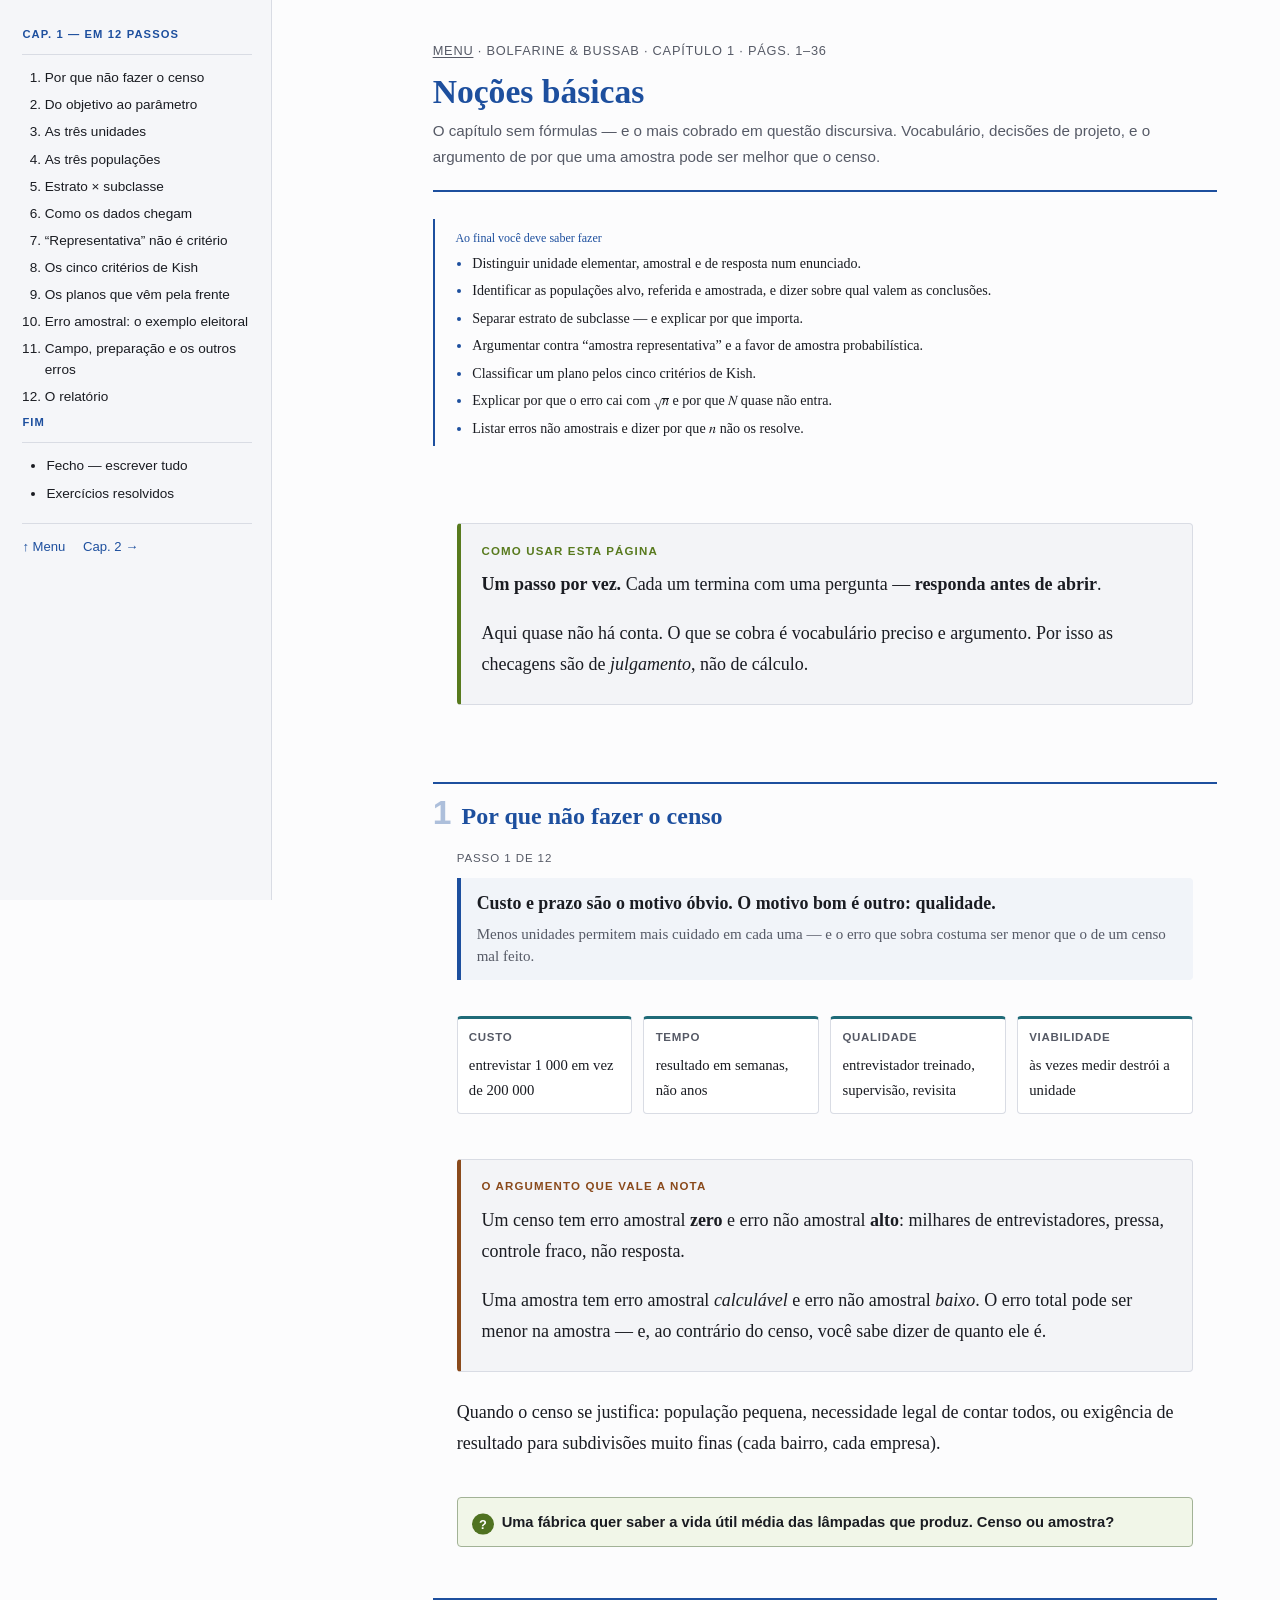
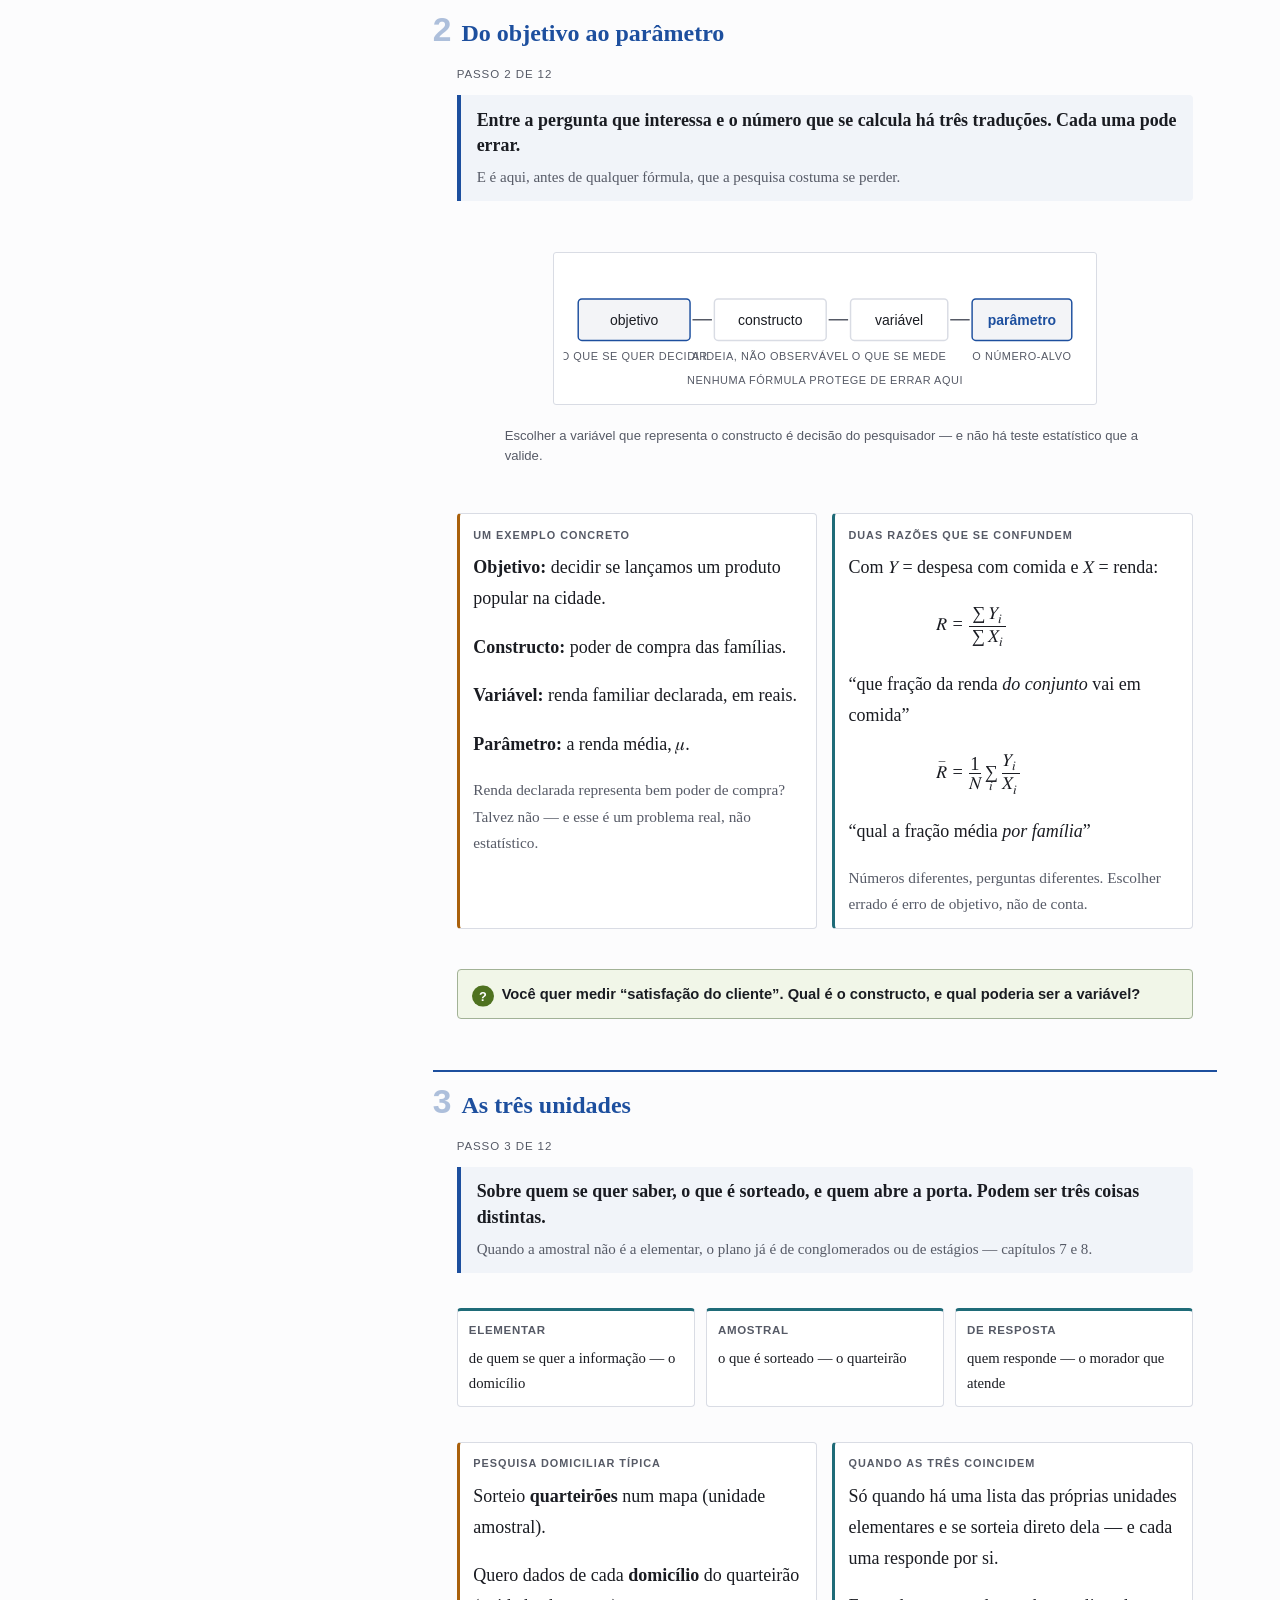
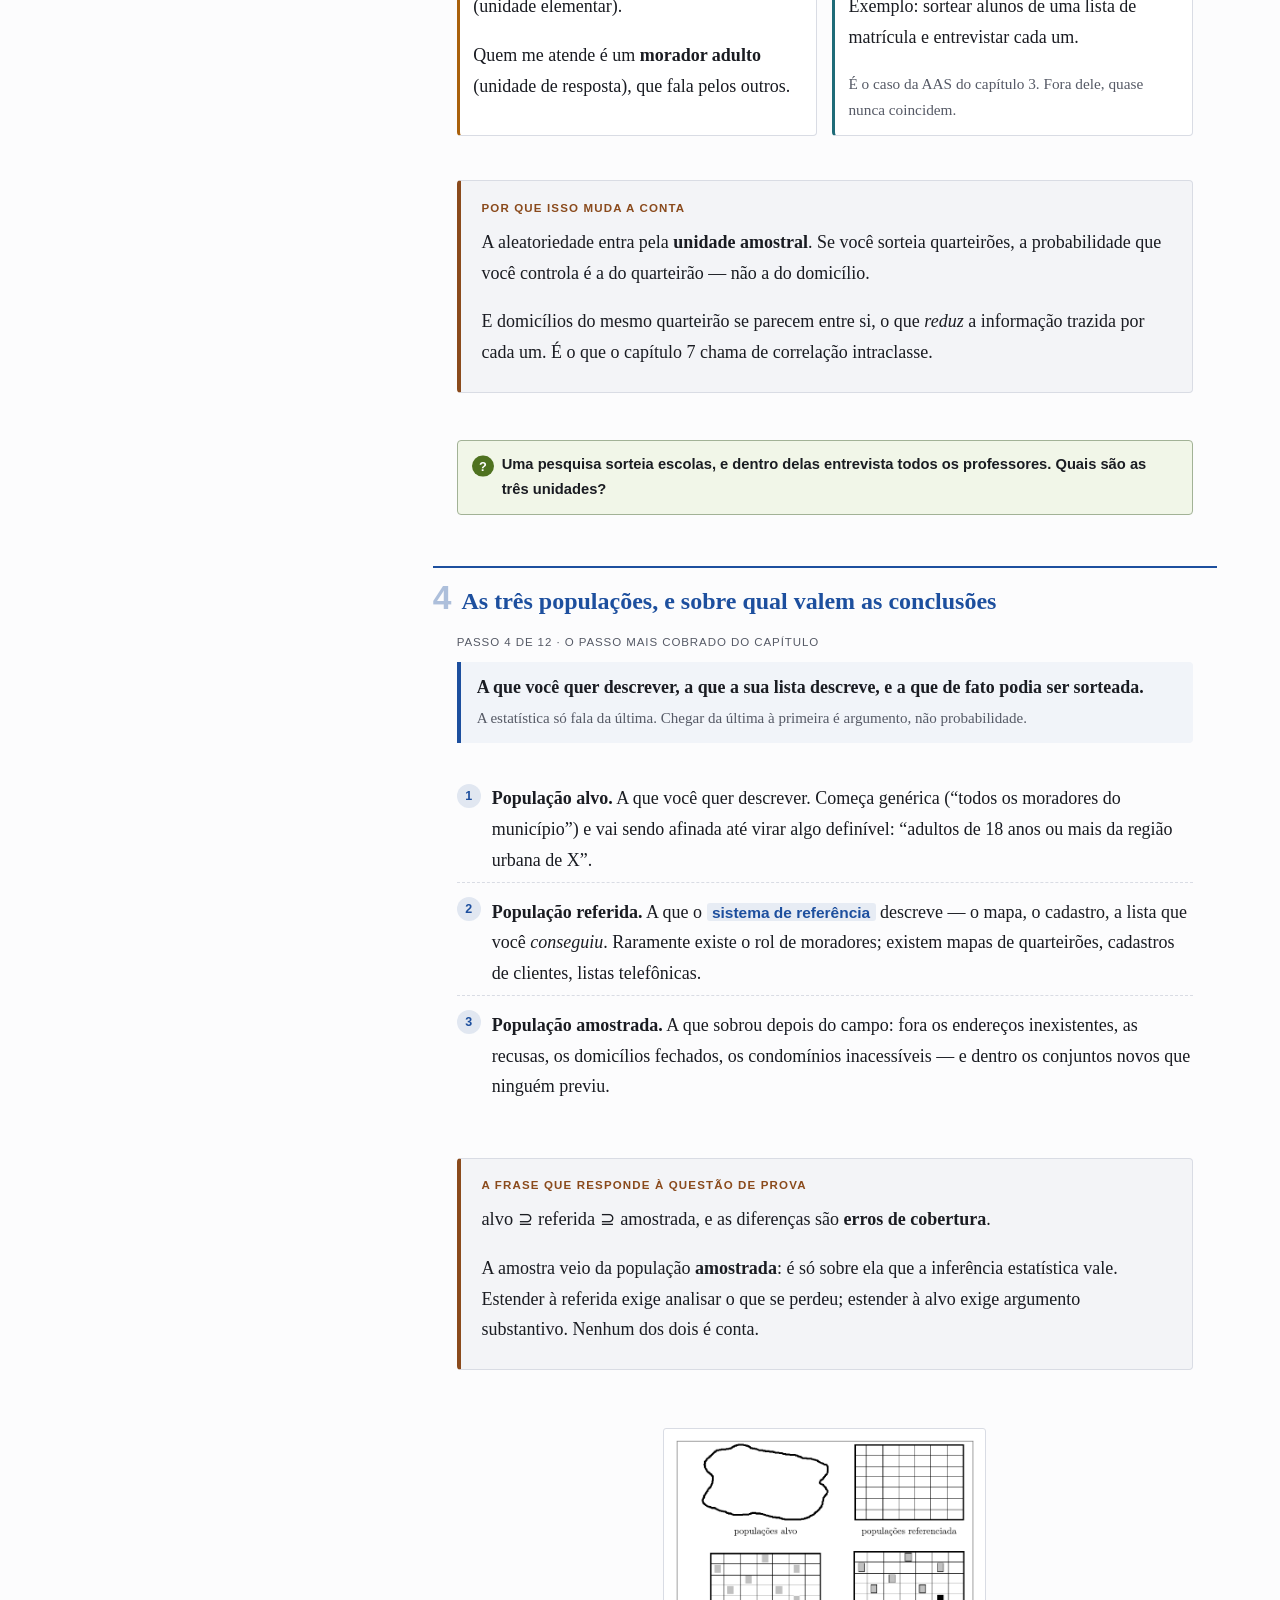
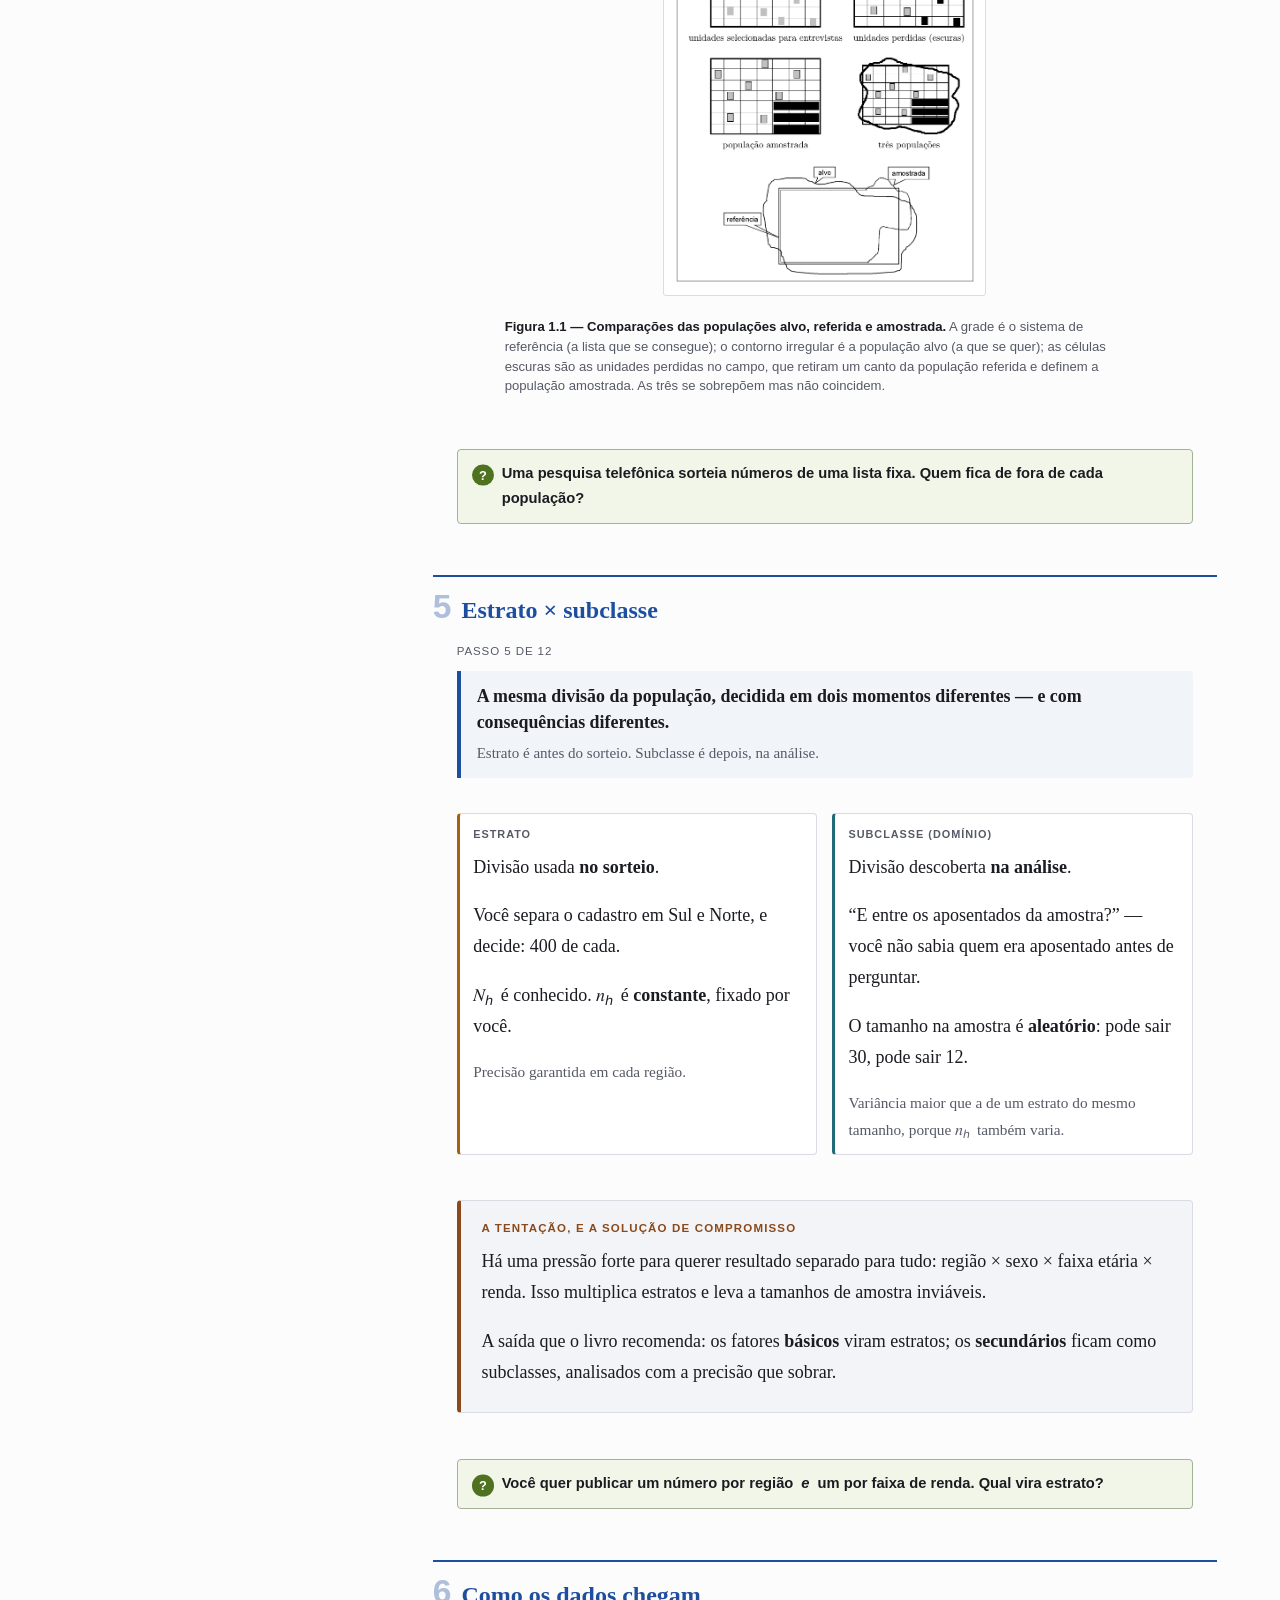
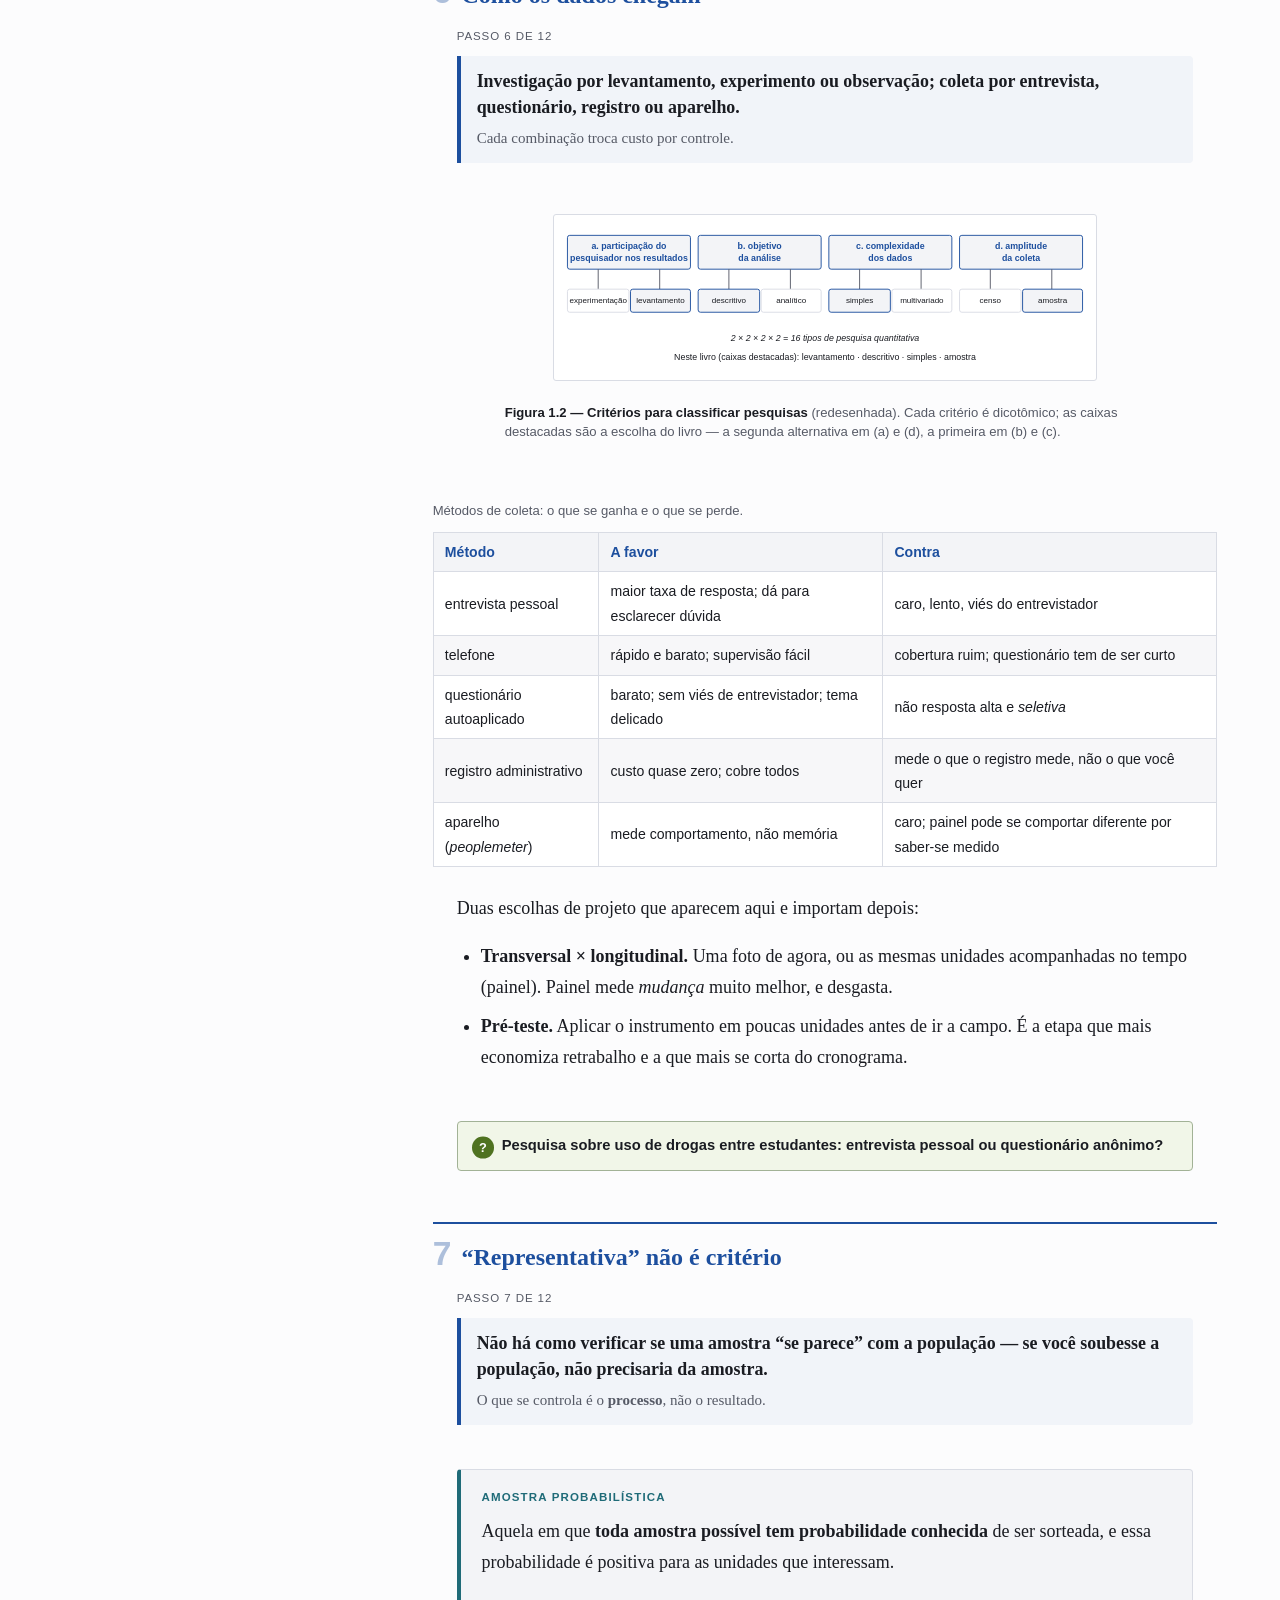
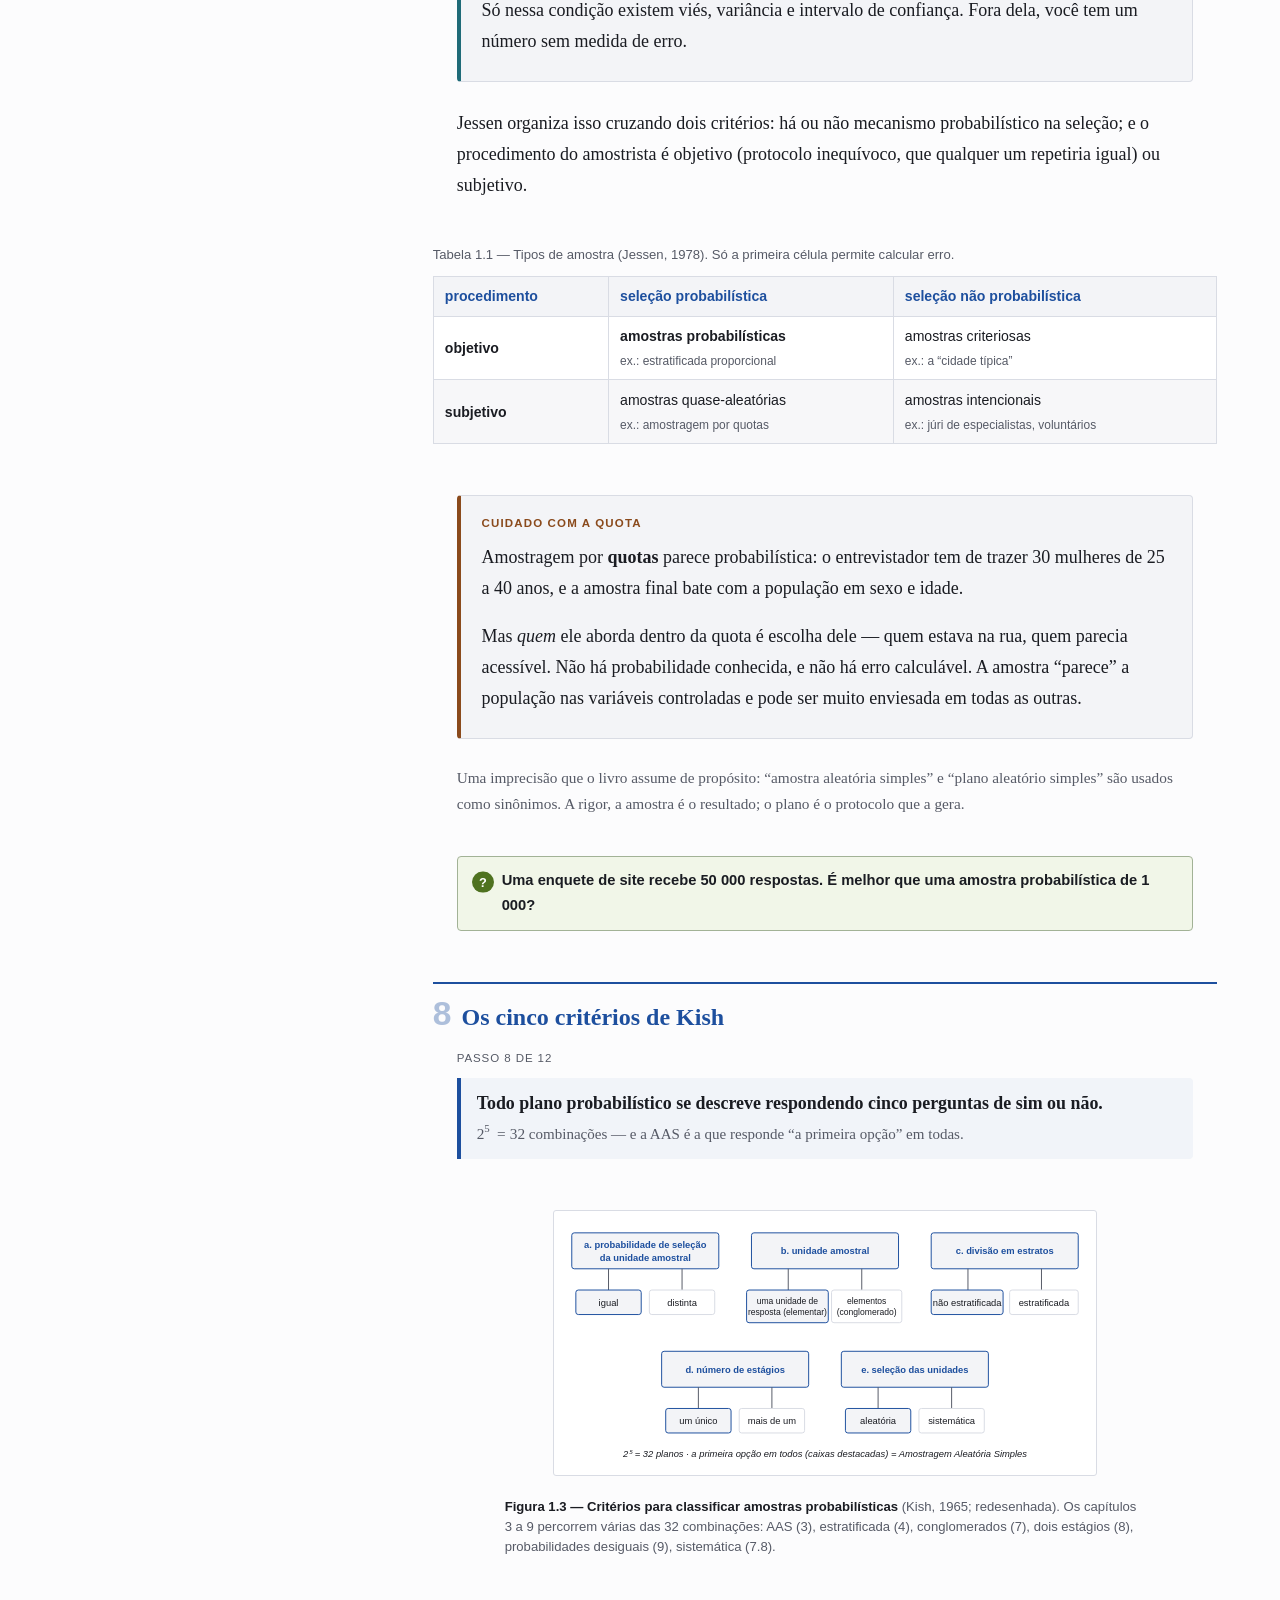
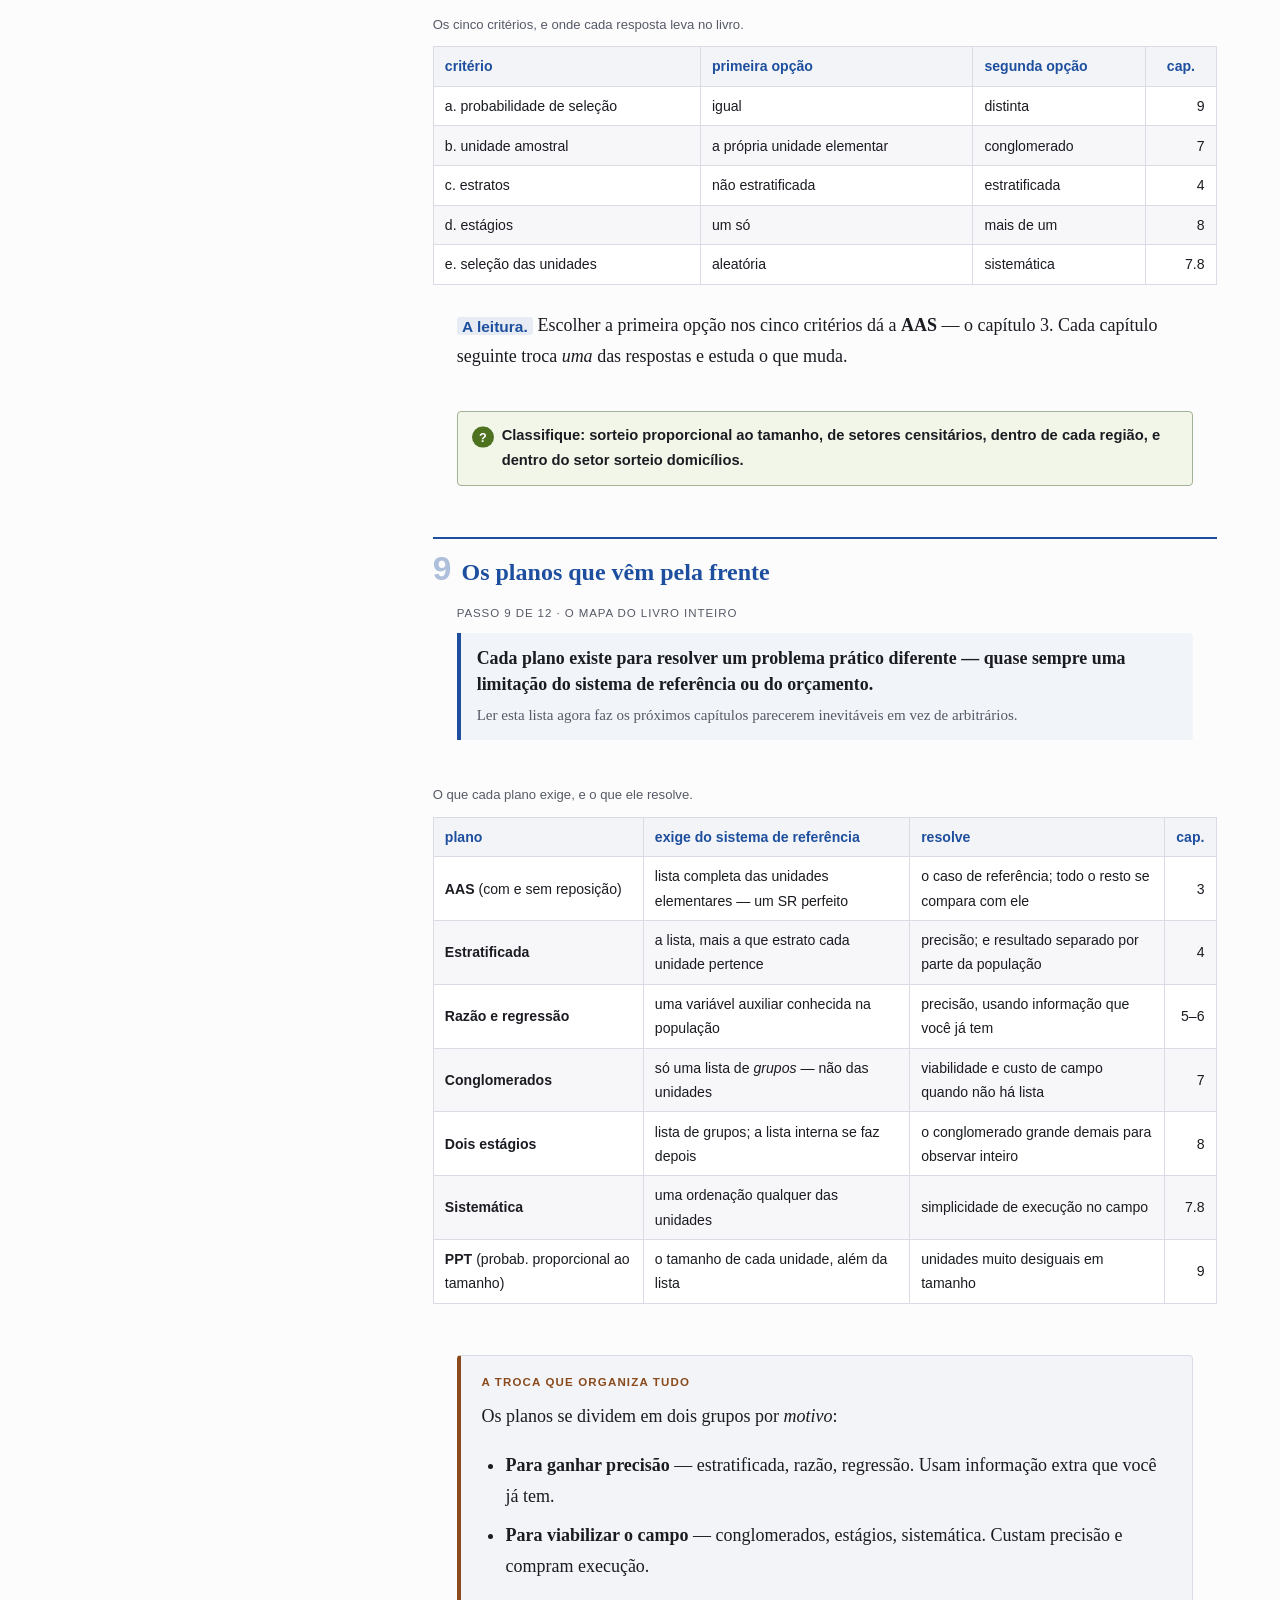
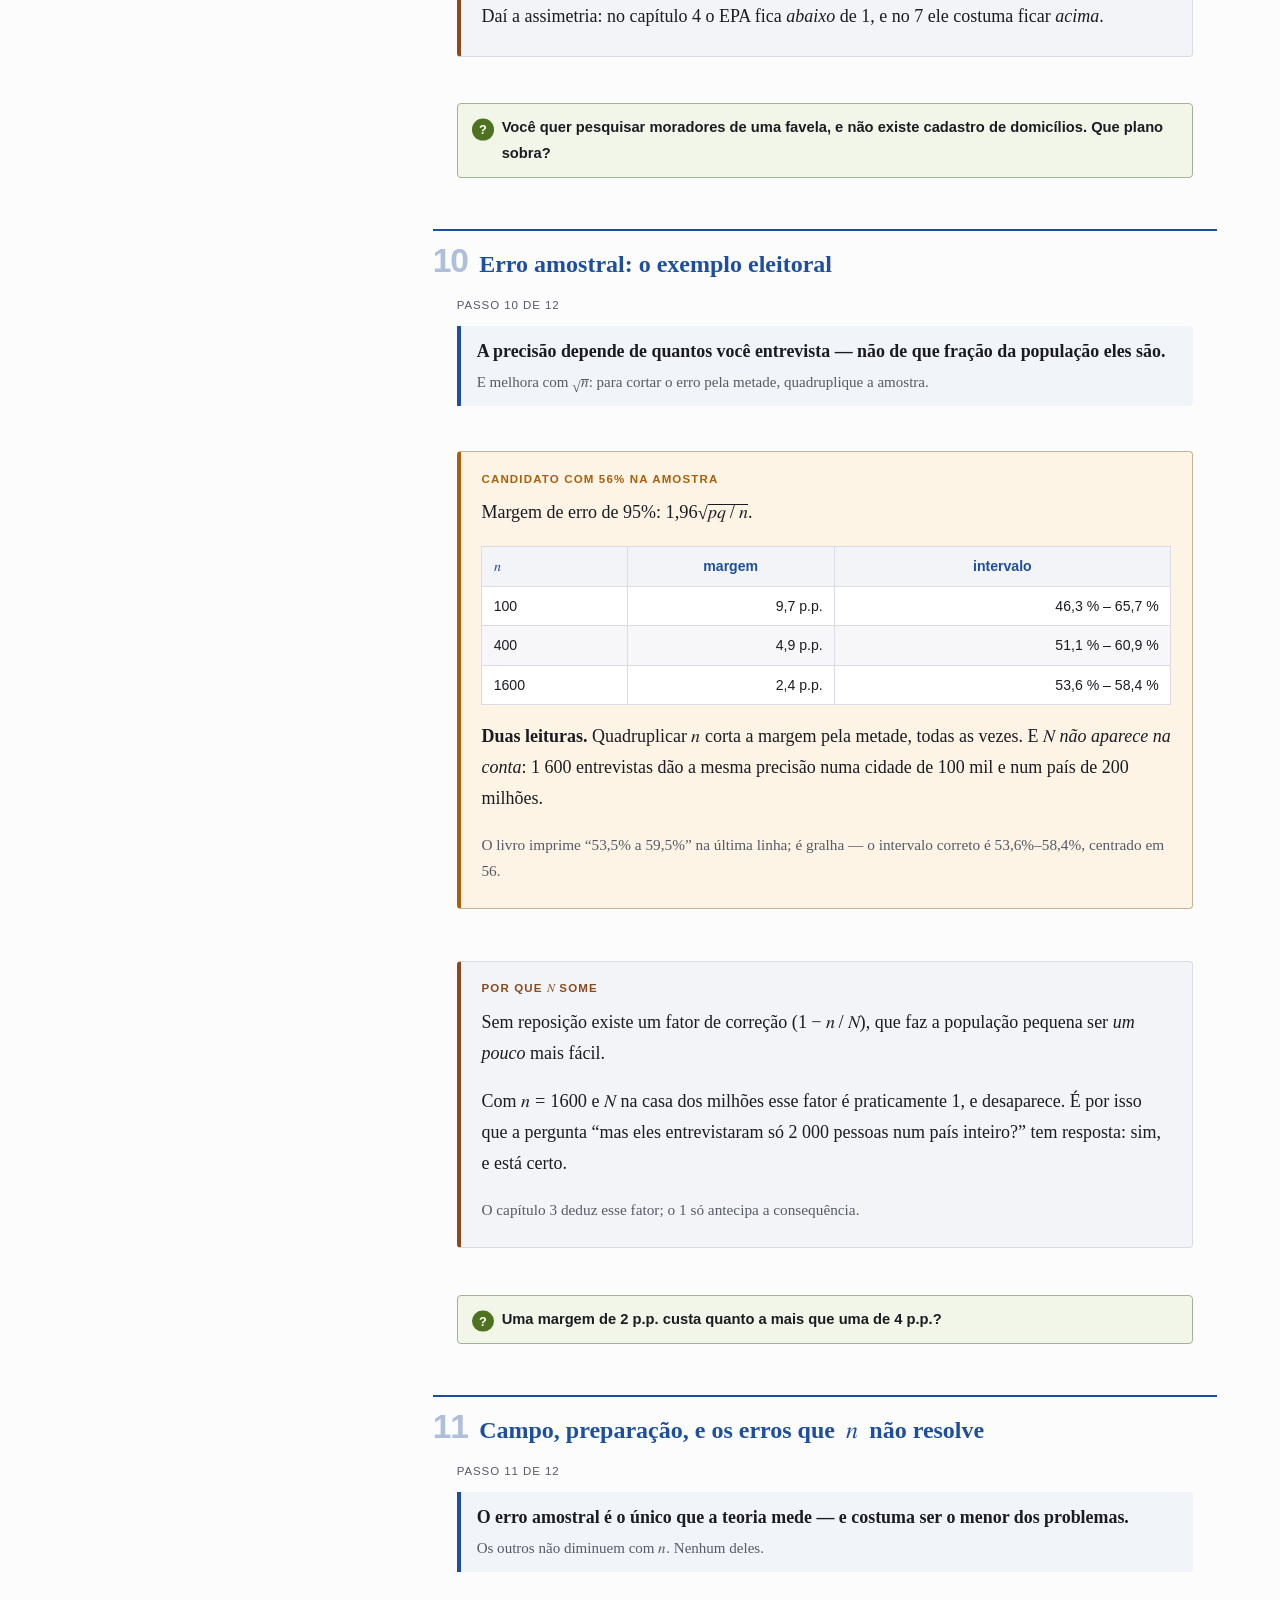
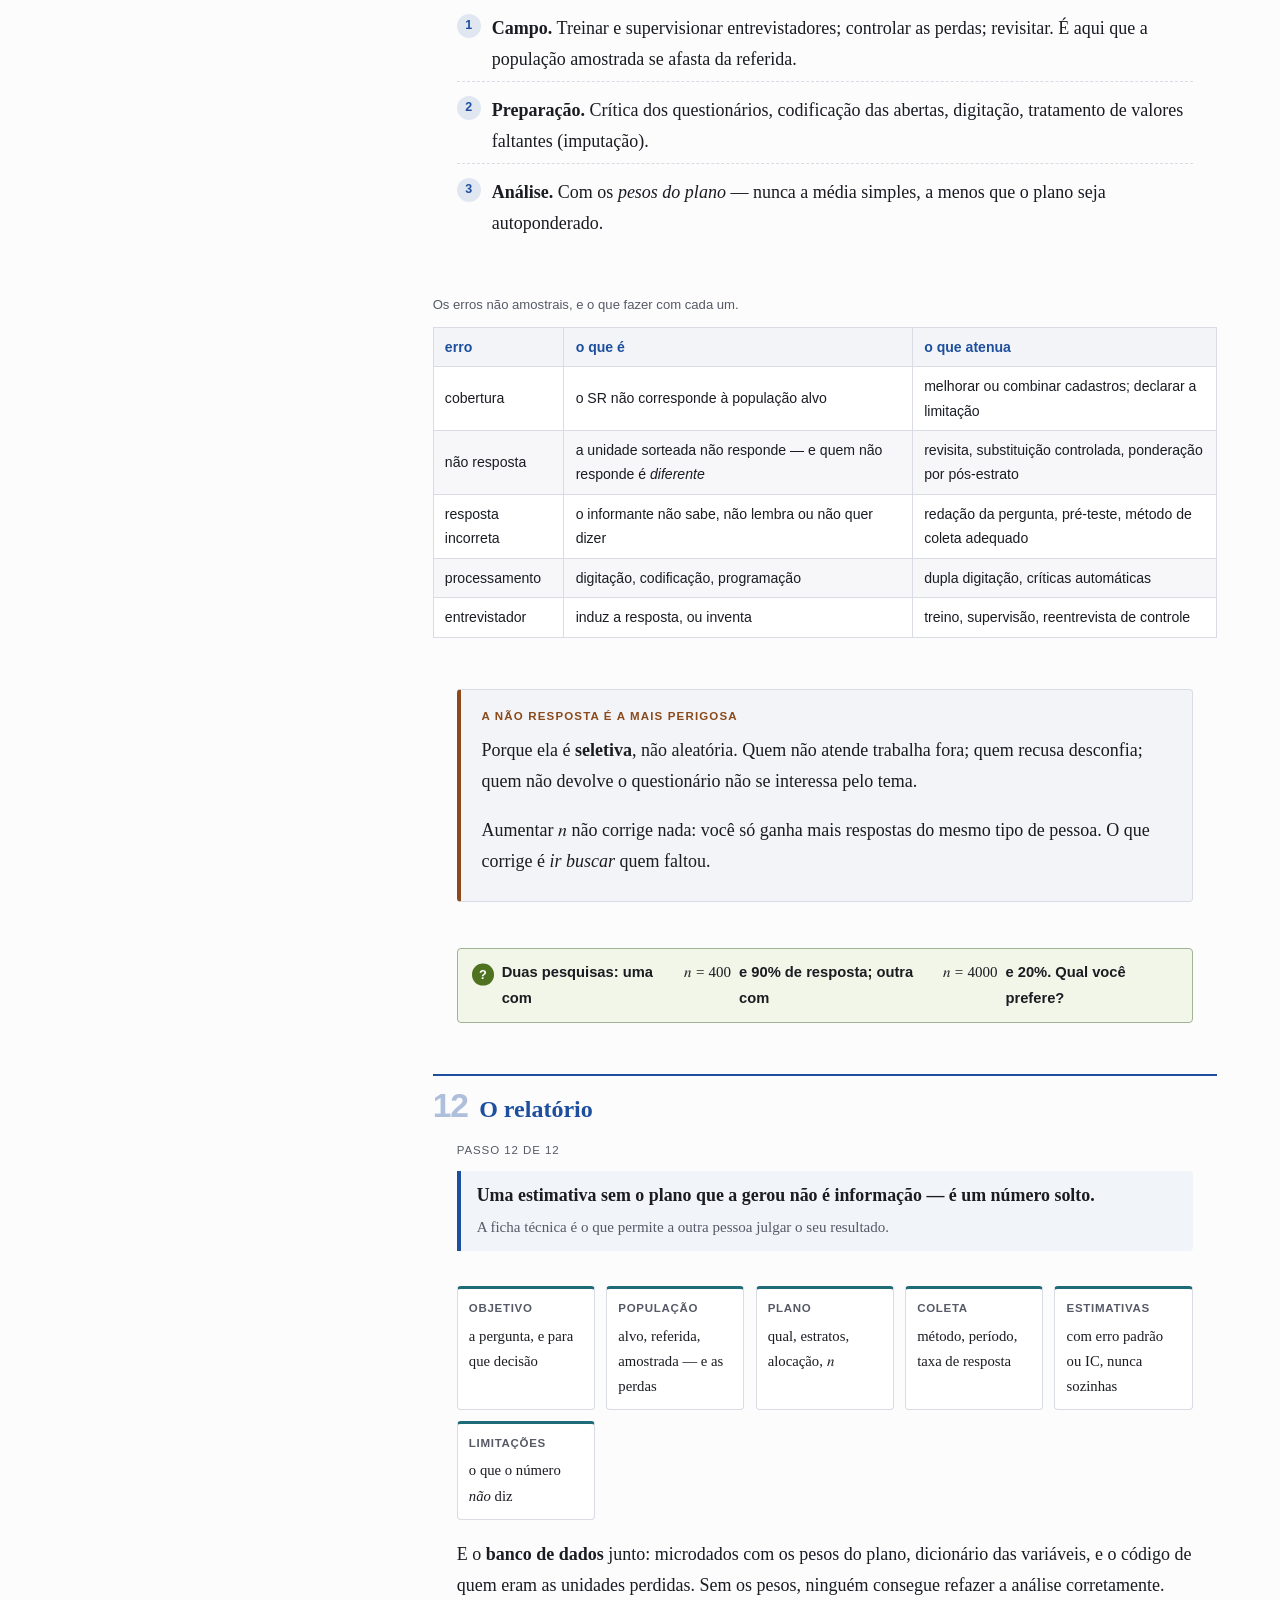
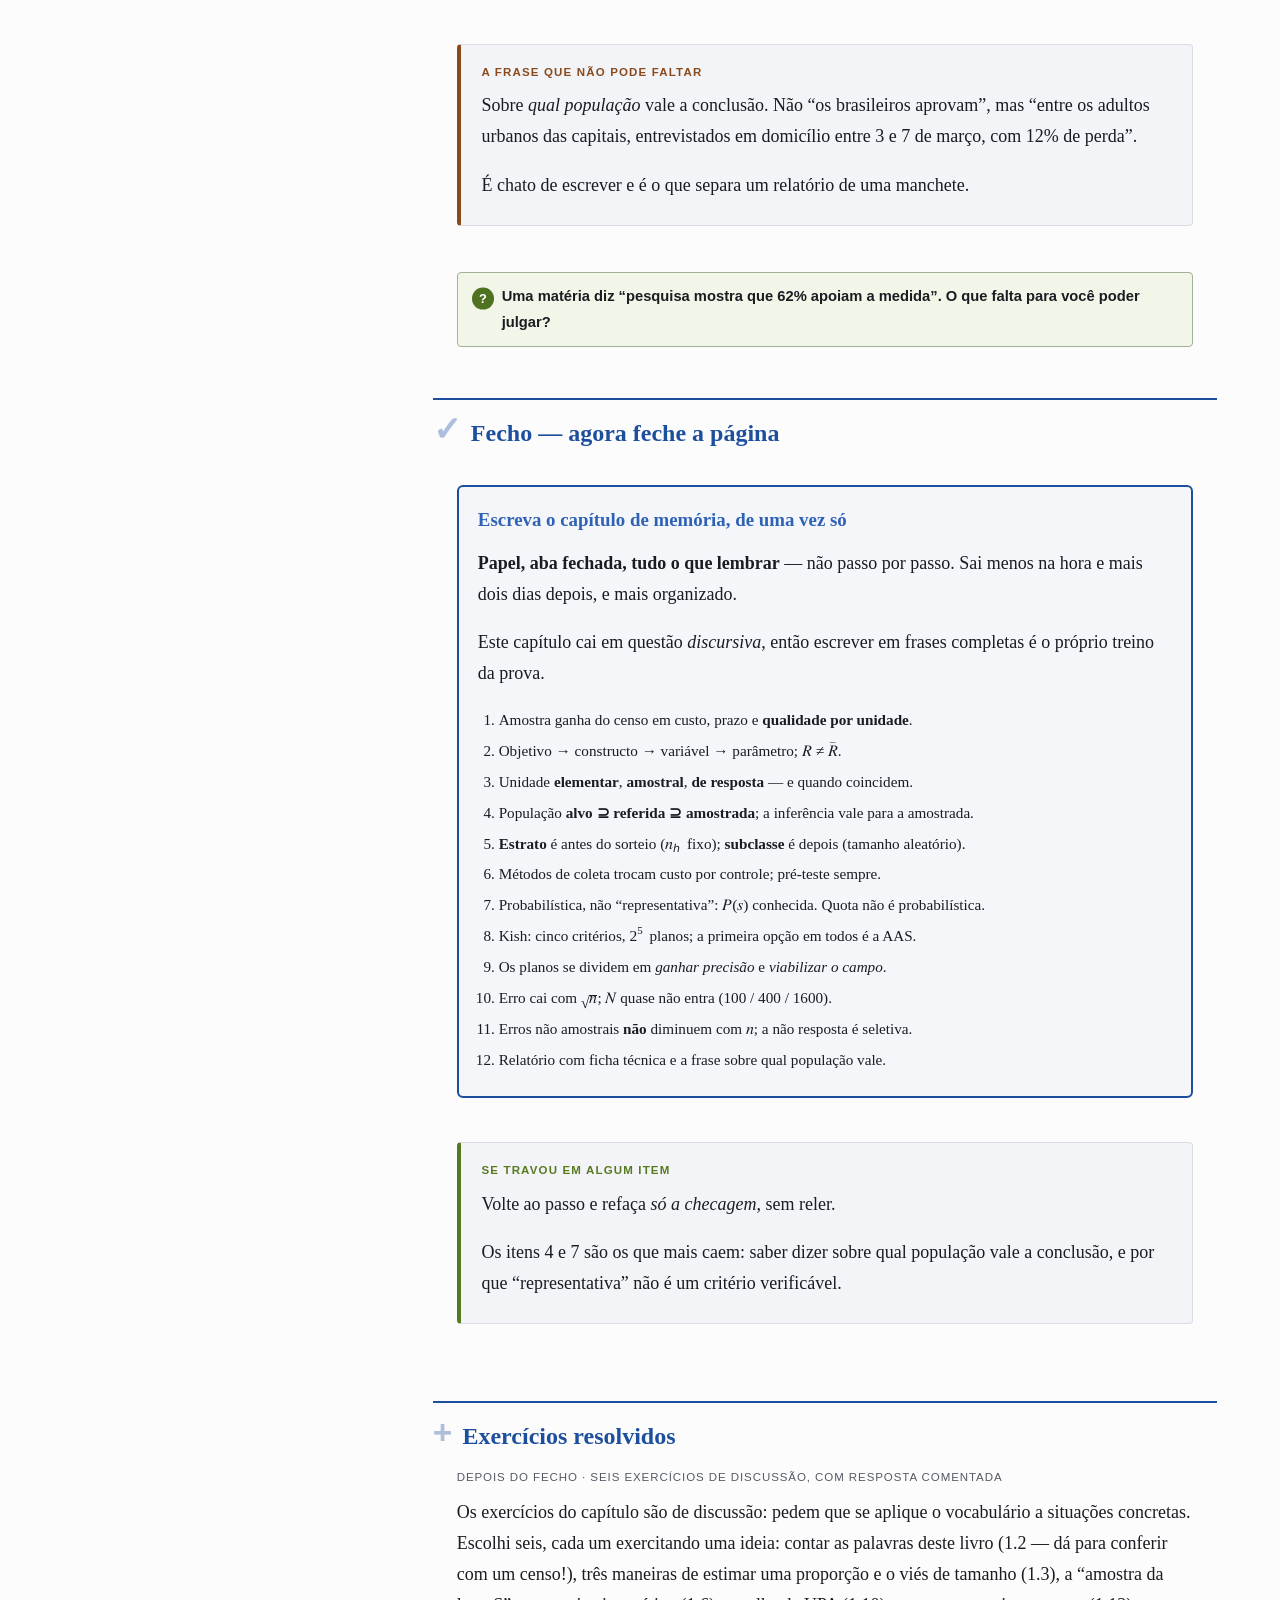
==== commit 6750d00e: "Capítulos 1 a 4 reescritos no formato de 12 passos As quatro aulas foram refeitas para leitura em se" ====
--- a/estudo/cap01/01-00-nocoes-basicas.html
+++ b/estudo/cap01/01-00-nocoes-basicas.html
@@ -3,58 +3,42 @@
 <head>
 <meta charset="utf-8">
 <meta name="viewport" content="width=device-width, initial-scale=1">
-<!-- Caderno de estudo pessoal: reproduz figuras e enunciados de obra protegida
+<!-- Caderno de estudo pessoal: reproduz figuras e tabelas de obra protegida
      (Bolfarine & Bussab, IME-USP) para uso próprio. Fora dos buscadores. -->
 <meta name="robots" content="noindex, nofollow">
 <title>Cap. 1 — Noções básicas</title>
 <link rel="stylesheet" href="../assets/tema.css?v=1">
 <link rel="stylesheet" href="../assets/estilo.css?v=1">
+<link rel="stylesheet" href="../assets/aula.css?v=1">
 </head>
 <body>
 
 <details class="menu-lateral" open>
   <summary>Índice da aula</summary>
   <nav class="painel">
-    <p class="painel-titulo">Cap. 1 — Noções básicas</p>
+    <p class="painel-titulo">Cap. 1 — em 12 passos</p>
     <ol>
-      <li><a href="#s1">Por que uma teoria de amostragem</a></li>
-      <li><details class="sub">
-        <summary><a href="#s2">O que se pretende conhecer</a></summary>
-        <ul class="subitens">
-          <li><a href="#s2-1">2.1 A questão e os constructos</a></li>
-          <li><a href="#s2-2">2.2 Variáveis, atributos e parâmetros</a></li>
-        </ul>
-      </details></li>
-      <li><details class="sub">
-        <summary><a href="#s3">De quem se está falando</a></summary>
-        <ul class="subitens">
-          <li><a href="#s3-1">3.1 Unidade elementar, amostral e de resposta</a></li>
-          <li><a href="#s3-2">3.2 Alvo, referida, amostrada</a></li>
-          <li><a href="#s3-3">3.3 Estratos e subclasses</a></li>
-        </ul>
-      </details></li>
-      <li><details class="sub">
-        <summary><a href="#s4">Como obter os dados</a></summary>
-        <ul class="subitens">
-          <li><a href="#s4-1">4.1 Tipos de investigação e de coleta</a></li>
-          <li><a href="#s4-2">4.2 “Representativa” × probabilística</a></li>
-          <li><a href="#s4-3">4.3 A tipologia de Jessen</a></li>
-          <li><a href="#s4-4">4.4 A tipologia de Kish</a></li>
-          <li><a href="#s4-5">4.5 Os planos que o livro vai estudar</a></li>
-          <li><a href="#s4-6">4.6 Estimadores e erro amostral</a></li>
-          <li><a href="#s4-7">4.7 Tamanho da amostra</a></li>
-          <li><a href="#s4-8">4.8 Censo ou amostra</a></li>
-        </ul>
-      </details></li>
-      <li><a href="#s5">Campo, preparação e análise</a></li>
-      <li><a href="#s6">Erros amostrais e não amostrais</a></li>
-      <li><a href="#s7">Relatório e banco de dados</a></li>
-      <li><a href="#recall">Cartões de recall ativo</a></li>
+      <li><a href="#p1">Por que não fazer o censo</a></li>
+      <li><a href="#p2">Do objetivo ao parâmetro</a></li>
+      <li><a href="#p3">As três unidades</a></li>
+      <li><a href="#p4">As três populações</a></li>
+      <li><a href="#p5">Estrato × subclasse</a></li>
+      <li><a href="#p6">Como os dados chegam</a></li>
+      <li><a href="#p7">“Representativa” não é critério</a></li>
+      <li><a href="#p8">Os cinco critérios de Kish</a></li>
+      <li><a href="#p9">Os planos que vêm pela frente</a></li>
+      <li><a href="#p10">Erro amostral: o exemplo eleitoral</a></li>
+      <li><a href="#p11">Campo, preparação e os outros erros</a></li>
+      <li><a href="#p12">O relatório</a></li>
+    </ol>
+    <p class="painel-titulo">Fim</p>
+    <ul>
+      <li><a href="#fecho">Fecho — escrever tudo</a></li>
       <li><a href="#exercicios">Exercícios resolvidos</a></li>
-    </ol>
+    </ul>
     <p class="extras">
-      <a href="#topo">↑ Topo</a>
-      <a href="../index.html">Menu</a>
+      <a href="../index.html">↑ Menu</a>
+      <a href="../cap02/02-00-definicoes-e-notacoes-basicas.html">Cap. 2 →</a>
     </p>
   </nav>
 </details>
@@ -64,108 +48,256 @@
 <header class="topo">
   <p class="migalha"><a href="../index.html">Menu</a> · Bolfarine &amp; Bussab · Capítulo 1 · págs. 1–36</p>
   <h1>Noções básicas</h1>
-  <p class="subtitulo">O capítulo sem fórmulas. Ele fixa o vocabulário, separa as três populações, distingue amostra “representativa” de amostra probabilística e mostra onde o erro amostral — o único que a teoria controla — se encaixa no erro total de um levantamento.</p>
+  <p class="subtitulo">O capítulo sem fórmulas — e o mais cobrado em questão discursiva. Vocabulário, decisões de projeto, e o argumento de por que uma amostra pode ser melhor que o censo.</p>
 </header>
 
-<div class="caixa objetivo">
-  <span class="rotulo">Ao final desta aula você deve saber</span>
+<div class="objetivo">
+  <span class="rotulo">Ao final você deve saber fazer</span>
   <ul>
-    <li>Explicar por que a inferência clássica (amostra i.i.d. de uma distribuição) não basta para populações finitas.</li>
-    <li>Transformar um objetivo genérico em constructos, variáveis mensuráveis e <em>parâmetros</em> — e ver que “crescimento médio” admite pelo menos duas definições diferentes.</li>
-    <li>Distinguir unidade elementar, unidade amostral e unidade de resposta, e dar um exemplo em que as três diferem.</li>
-    <li>Definir população alvo, população referida e população amostrada, e dizer sobre qual delas valem as inferências estatísticas.</li>
-    <li>Separar estrato de subclasse, e saber qual dos dois entra no desenho amostral.</li>
-    <li>Argumentar contra a “amostra representativa” e a favor da amostra probabilística: cada amostra possível tem probabilidade conhecida <em>a priori</em>.</li>
-    <li>Situar um plano na tipologia de Jessen (2 × 2) e na de Kish (5 critérios dicotômicos, 32 combinações).</li>
-    <li>Descrever, em uma frase cada, AAS com e sem reposição, conglomerados, múltiplos estágios (UPA, USA), estratificação e sorteio sistemático.</li>
-    <li>Definir estimador não viesado, EQM e erro padrão, e dizer qual é a “estratégia de avaliação” da amostragem.</li>
-    <li>Refazer o exemplo eleitoral (100, 400 e 1600 eleitores) e explicar por que tamanho de amostra é um compromisso entre precisão e orçamento.</li>
-    <li>Listar as fontes de erro não amostral e explicar por que elas não somem no censo.</li>
-    <li>Dizer o que um relatório de plano amostral tem de conter no mínimo.</li>
+    <li>Distinguir unidade elementar, amostral e de resposta num enunciado.</li>
+    <li>Identificar as populações alvo, referida e amostrada, e dizer sobre qual valem as conclusões.</li>
+    <li>Separar estrato de subclasse — e explicar por que importa.</li>
+    <li>Argumentar contra “amostra representativa” e a favor de amostra probabilística.</li>
+    <li>Classificar um plano pelos cinco critérios de Kish.</li>
+    <li>Explicar por que o erro cai com <math><msqrt><mi>n</mi></msqrt></math> e por que <math><mi>N</mi></math> quase não entra.</li>
+    <li>Listar erros não amostrais e dizer por que <math><mi>n</mi></math> não os resolve.</li>
   </ul>
 </div>
 
-<h2 id="s1">1. Por que uma teoria de amostragem</h2>
-
-<p>Amostragem é coisa do cotidiano: o cozinheiro prova o tempero, a pessoa testa a temperatura da sopa com uma colherada, o médico julga o estado do paciente por um exame de sangue. Em todos os casos o objetivo é o mesmo — <strong>obter informação sobre o todo a partir de uma parte</strong>. E em todos os casos há um jeito de errar sistematicamente: não mexer a sopa antes de tirar a colher subestima a temperatura do prato todo. Esse erro não diminui provando mais colheradas da mesma superfície; é um <em>viés</em> do protocolo de escolha da amostra, e é dele que os cursos de inferência costumam não falar.</p>
-
-<p>Os cursos introdutórios de inferência também ensinam a generalizar da amostra para o todo, mas com uma ênfase diferente: a população é <em>infinita</em>, ou melhor, a amostra é retirada de uma <em>distribuição de probabilidade</em>. Garante-se que as observações são independentes, com igual probabilidade, de uma mesma população teoricamente infinita — e não se discute como a amostra foi obtida. Aqui a população é <strong>finita</strong>, enumerável ou pelo menos passível de descrição, e o modo de sortear é exatamente o objeto de estudo. É essa mudança de ponto de vista que o capítulo 2 vai formalizar: a aleatoriedade não está nos valores <math><msub><mi>Y</mi><mi>i</mi></msub></math> (que são fixos), está em <em>quais</em> unidades entram na amostra.</p>
-
-<div class="caixa definicao">
-  <span class="rotulo">A atitude do livro — e o guia do Apêndice B</span>
-  <p>Toda pesquisa quantitativa exige planejar, executar, corrigir e analisar. Um estatístico experiente desenvolve seus próprios procedimentos, mas tem dificuldade em transmiti-los sem convívio. O que se pode transmitir é uma <em>lista de tópicos</em> — um <em class="en">checklist</em> — que nunca é definitiva nem completa, mas serve de guia aproximado. A lista dos autores está no Apêndice B (livro p. 265); as palavras-chave, no Apêndice A (p. 261). As seções deste capítulo comentam os itens dessa lista; os capítulos técnicos aprofundam só o grupo “planejamento e seleção da amostra”.</p>
-</div>
-
-<h2 id="s2">2. O que se pretende conhecer</h2>
-
-<h3 id="s2-1">2.1 A questão e os constructos</h3>
-
-<p>O objetivo geral de uma pesquisa costuma caber numa pergunta — “qual o potencial do mercado do município X para um novo produto cultural?”. As dificuldades começam na hora de responder: investigar os mais ricos ou os de maior escolaridade? Estudar levantamentos semelhantes já feitos, em outras regiões ou no passado, é uma das melhores fontes para operacionalizar objetivos — aprende-se muito com os erros dos outros. Postula-se até que “um problema corretamente definido já está resolvido”. Quase sempre o levantamento tem múltiplos objetivos; na prática, convém prender-se a um conjunto <em>pequeno</em> de questões-chave e resistir à tentação de acrescentar perguntas “só para aproveitar” a pesquisa.</p>
-
-<p>O passo seguinte é criar bons <strong>indicadores</strong> (variáveis, escalas) para os <strong>constructos</strong> de interesse: inteligência, nível socioeconômico, desempenho escolar, potencial de mercado, ansiedade, satisfação. O QI é o indicador clássico de inteligência; o Critério Brasil (antigo ABA/ABIPEME) combina escolaridade, moradia e bens para expressar nível socioeconômico; SAEB, ENEM e Pisa medem desempenho escolar; “pessoas, com dinheiro e disponibilidade para gastar” é a decomposição operacional de potencial de mercado. Essas escalas são aceitas porque foram <em>validadas</em>: criadas, analisadas no contexto, comparadas, e verificada a pertinência entre valores e significado. Boa parte dos livros de metodologia trata de transformar conceitos teóricos em escalas confiáveis (Pedhazur e Schmelkin, 1991, na abordagem mais quantitativa).</p>
-
-<h3 id="s2-2">2.2 Variáveis, atributos e parâmetros</h3>
-
-<p>A cada unidade elementar (UE — definida na seção 3.1) associam-se uma ou mais <strong>características de interesse</strong>: as variáveis ou atributos. Se a UE é a família, interessam renda total, número de membros, sexo e escolaridade do chefe; se é a empresa, faturamento, lucratividade, ramo, consumo de energia. É o objetivo específico que orienta a escolha da UE e das variáveis: para poder de compra usa-se renda familiar total; para política de emprego, renda individual do trabalhador. E a escolha da UE nem sempre é óbvia: num estudo do setor de alimentação, o restaurante dentro de uma montadora de automóveis é unidade ou não? Depende de a exploração ser própria ou terceirizada.</p>
-
-<p>Com as variáveis definidas, é preciso dizer <em>qual característica populacional</em> — o <strong>parâmetro</strong> — será estimado. A falta de uma definição inequívoca aqui já foi fatal para muitas pesquisas.</p>
-
-<div class="caixa exemplo">
-  <span class="rotulo">Exemplo do livro — o crescimento das vendas do setor de vestuário</span>
-  <p>Quer-se medir o crescimento das vendas das empresas do setor num ano. Há pelo menos duas maneiras:</p>
-  <ol>
-    <li>a <strong>média dos crescimentos</strong> de cada empresa, <math><mfrac><mn>1</mn><mi>N</mi></mfrac><mo>∑</mo><msub><mi>Y</mi><mi>i</mi></msub><mo>/</mo><msub><mi>X</mi><mi>i</mi></msub></math> (vendas deste ano / vendas do ano anterior, empresa a empresa);</li>
-    <li>a <strong>razão dos totais</strong>, <math><mo>∑</mo><msub><mi>Y</mi><mi>i</mi></msub><mo>/</mo><mo>∑</mo><msub><mi>X</mi><mi>i</mi></msub></math> (total vendido este ano dividido pelo total do ano passado).</li>
-  </ol>
-  <p>Os dois resultados podem ser bem diferentes, sobretudo se as grandes empresas se comportam de modo distinto das pequenas: em (1) cada empresa pesa igual; em (2) as grandes dominam. A escolha entre um e outro é fundamental para o desenho amostral. No capítulo 2 esses dois parâmetros reaparecem com nome — a <em>razão média populacional</em> <math><mover><mi>R</mi><mo>¯</mo></mover></math> e a <em>razão populacional</em> <math><mi>R</mi><mo>=</mo><msub><mi>τ</mi><mi>Y</mi></msub><mo>/</mo><msub><mi>τ</mi><mi>X</mi></msub></math> — e o capítulo 5 é inteiro sobre estimar <math><mi>R</mi></math>.</p>
-</div>
-
-<p>Quando o levantamento exige estimativas também para <em>partes</em> da população (estratos, subpopulações), o cuidado no planejamento tem de ser redobrado, para garantir estimadores adequados para o todo e para as partes. E nada impede que se usem parâmetros diferentes em estratos distintos.</p>
-
-<h2 id="s3">3. De quem se está falando</h2>
-
-<h3 id="s3-1">3.1 Unidade elementar, amostral e de resposta</h3>
-
-<div class="caixa definicao">
-  <span class="rotulo">Três unidades</span>
-  <p><strong>Unidade elementar</strong> (ou <em>elemento</em>) é o objeto ou entidade portadora da informação que se quer coletar: pessoa, família, domicílio, loja, empresa, escola. Precisa ser definida com precisão — “família” parece natural, mas um domicílio com o casal, uma filha casada, o genro e um neto é uma família ou duas? E se a filha é divorciada? Em vez de inventar definições, busque as já usadas (os manuais do IBGE, no caso), que permitem comparar pesquisas.</p>
-  <p><strong>Unidade amostral</strong> é o que o plano de fato sorteia. Pode ser uma única unidade elementar ou um conjunto delas. Na pesquisa eleitoral, o eleitor é a unidade elementar; se o plano sorteia domicílios e entrevista todos os eleitores de cada um, a unidade amostral é o <em>domicílio</em>. Planos em múltiplos estágios usam várias unidades amostrais num mesmo desenho: cidades, quarteirões dentro das cidades, domicílios dentro dos quarteirões, eleitores dentro dos domicílios.</p>
-  <p><strong>Unidade de resposta</strong> (respondente) é quem fornece a informação. No censo demográfico, um único morador — usualmente o chefe ou o cônjuge — responde pelas questões simples sobre todos os moradores.</p>
-</div>
-
-<h3 id="s3-2">3.2 População alvo, população referida, população amostrada</h3>
-
-<p>População é a reunião de todas as unidades elementares. Mas <em>qual</em> reunião? O livro acompanha o exemplo do potencial de mercado em três aproximações:</p>
-
-<ul>
-  <li><strong>População alvo</strong> (objetivo). Começa genérica: “todos os moradores do município”. Os jovens vão consumir? E a zona rural? Segunda aproximação: “adultos (18+) da região urbana de X”. E os inativos, os sem renda? Cada resposta pode exigir redefinir a população alvo.</li>
-  <li><strong>População referida</strong> (referenciada). Para sortear é preciso uma <em>lista</em> das unidades — o <strong>sistema de referência</strong> (SR), cujos itens são as <em>unidades de listagem</em>. Raramente existe o rol dos moradores; existem mapas, cadastros, censos. No exemplo, o SR é a relação de <strong>setores censitários</strong> (SC) do IBGE: cada SC urbano tem cerca de 300 domicílios, com mapa e totais agregados, atualizados a cada 10 anos. Ao examinar a lista, descobrem-se SC com domicílios coletivos (quartéis, internatos) e SC de favelas, que se decide excluir; e SC classificados como rurais no último censo mas já urbanizados, sem se saber quais. A população que de fato serve de base ao sorteio fica sendo “todos os moradores adultos, com residência em domicílios particulares classificados no último censo como urbanos, excluindo favelas” — e essa definição operacional <em>não</em> coincide com a população alvo.</li>
-  <li><strong>População amostrada</strong>. No campo, algumas unidades selecionadas se perdem (inexistentes, recusas, domicílios vagos ou fechados, condomínios inacessíveis) e outras aparecem sem terem sido previstas (novos conjuntos habitacionais, casas que viraram cortiços). A amostra acabou vindo de uma população que não é exatamente a referida — e que só pode ser descrita <em>depois</em> do trabalho de campo.</li>
-</ul>
+<div class="caixa pratica">
+  <span class="rotulo">Como usar esta página</span>
+  <p><strong>Um passo por vez.</strong> Cada um termina com uma pergunta — <strong>responda antes de abrir</strong>.</p>
+  <p>Aqui quase não há conta. O que se cobra é vocabulário preciso e argumento. Por isso as checagens são de <em>julgamento</em>, não de cálculo.</p>
+</div>
+
+<!-- ==================================================================== 1 -->
+
+<h2 class="passo" id="p1"><span class="n">1</span> Por que não fazer o censo</h2>
+<p class="marco">Passo 1 de 12</p>
+
+<div class="ideia">
+  <p>Custo e prazo são o motivo óbvio. O motivo bom é outro: <strong>qualidade</strong>.</p>
+  <p>Menos unidades permitem mais cuidado em cada uma — e o erro que sobra costuma ser menor que o de um censo mal feito.</p>
+</div>
+
+<div class="fileira">
+  <div><strong>Custo</strong><p>entrevistar 1 000 em vez de 200 000</p></div>
+  <div><strong>Tempo</strong><p>resultado em semanas, não anos</p></div>
+  <div><strong>Qualidade</strong><p>entrevistador treinado, supervisão, revisita</p></div>
+  <div><strong>Viabilidade</strong><p>às vezes medir destrói a unidade</p></div>
+</div>
+
+<div class="caixa aviso">
+  <span class="rotulo">O argumento que vale a nota</span>
+  <p>Um censo tem erro amostral <strong>zero</strong> e erro não amostral <strong>alto</strong>: milhares de entrevistadores, pressa, controle fraco, não resposta.</p>
+  <p>Uma amostra tem erro amostral <em>calculável</em> e erro não amostral <em>baixo</em>. O erro total pode ser menor na amostra — e, ao contrário do censo, você sabe dizer de quanto ele é.</p>
+</div>
+
+<p>Quando o censo se justifica: população pequena, necessidade legal de contar todos, ou exigência de resultado para subdivisões muito finas (cada bairro, cada empresa).</p>
+
+<details class="checagem">
+  <summary>Uma fábrica quer saber a vida útil média das lâmpadas que produz. Censo ou amostra?</summary>
+  <div class="resposta">
+    <p><strong>Amostra, obrigatoriamente.</strong> Medir a vida útil queima a lâmpada — o censo destruiria a produção inteira.</p>
+    <p>É o caso em que amostrar não é escolha de custo: é a única forma de haver informação.</p>
+  </div>
+</details>
+
+<!-- ==================================================================== 2 -->
+
+<h2 class="passo" id="p2"><span class="n">2</span> Do objetivo ao parâmetro</h2>
+<p class="marco">Passo 2 de 12</p>
+
+<div class="ideia">
+  <p>Entre a pergunta que interessa e o número que se calcula há três traduções. Cada uma pode errar.</p>
+  <p>E é aqui, antes de qualquer fórmula, que a pesquisa costuma se perder.</p>
+</div>
+
+<figure class="diagrama">
+  <svg viewBox="0 0 430 108" xmlns="http://www.w3.org/2000/svg" role="img" aria-label="Cadeia em quatro caixas: objetivo, constructo, variável e parâmetro, ligadas por setas.">
+    <rect x="12"  y="30" width="92" height="34" class="cx"/>
+    <text x="58"  y="47" class="tx">objetivo</text>
+    <path d="M106 47 L 122 47" class="ramo"/>
+    <rect x="124" y="30" width="92" height="34" class="cx-folha"/>
+    <text x="170" y="47" class="tx">constructo</text>
+    <path d="M218 47 L 234 47" class="ramo"/>
+    <rect x="236" y="30" width="80" height="34" class="cx-folha"/>
+    <text x="276" y="47" class="tx">variável</text>
+    <path d="M318 47 L 334 47" class="ramo"/>
+    <rect x="336" y="30" width="82" height="34" class="cx"/>
+    <text x="377" y="47" class="tx-crit">parâmetro</text>
+    <text x="58"  y="80" class="tx-rot">o que se quer decidir</text>
+    <text x="170" y="80" class="tx-rot">a ideia, não observável</text>
+    <text x="276" y="80" class="tx-rot">o que se mede</text>
+    <text x="377" y="80" class="tx-rot">o número-alvo</text>
+    <text x="215" y="100" class="tx-rot">nenhuma fórmula protege de errar aqui</text>
+  </svg>
+  <figcaption>Escolher a variável que representa o constructo é decisão do pesquisador — e não há teste estatístico que a valide.</figcaption>
+</figure>
+
+<div class="par">
+  <div class="caso">
+    <h4>Um exemplo concreto</h4>
+    <p><strong>Objetivo:</strong> decidir se lançamos um produto popular na cidade.</p>
+    <p><strong>Constructo:</strong> poder de compra das famílias.</p>
+    <p><strong>Variável:</strong> renda familiar declarada, em reais.</p>
+    <p><strong>Parâmetro:</strong> a renda média, <math><mi>μ</mi></math>.</p>
+    <p class="miudo">Renda declarada representa bem poder de compra? Talvez não — e esse é um problema real, não estatístico.</p>
+  </div>
+  <div class="simb">
+    <h4>Duas razões que se confundem</h4>
+    <p>Com <math><mi>Y</mi></math> = despesa com comida e <math><mi>X</mi></math> = renda:</p>
+    <div class="eq"><math display="block"><mrow><mi>R</mi><mo>=</mo><mfrac><mrow><mo>∑</mo><msub><mi>Y</mi><mi>i</mi></msub></mrow><mrow><mo>∑</mo><msub><mi>X</mi><mi>i</mi></msub></mrow></mfrac></mrow></math></div>
+    <p>“que fração da renda <em>do conjunto</em> vai em comida”</p>
+    <div class="eq"><math display="block"><mrow><mover><mi>R</mi><mo>¯</mo></mover><mo>=</mo><mfrac><mn>1</mn><mi>N</mi></mfrac><munder><mo>∑</mo><mi>i</mi></munder><mfrac><msub><mi>Y</mi><mi>i</mi></msub><msub><mi>X</mi><mi>i</mi></msub></mfrac></mrow></math></div>
+    <p>“qual a fração média <em>por família</em>”</p>
+    <p class="miudo">Números diferentes, perguntas diferentes. Escolher errado é erro de objetivo, não de conta.</p>
+  </div>
+</div>
+
+<details class="checagem">
+  <summary>Você quer medir “satisfação do cliente”. Qual é o constructo, e qual poderia ser a variável?</summary>
+  <div class="resposta">
+    <p><strong>Constructo:</strong> satisfação — um estado mental, não observável.</p>
+    <p><strong>Variável:</strong> nota de 0 a 10 numa pergunta, ou taxa de recompra, ou número de reclamações. <em>Três variáveis diferentes para o mesmo constructo</em>, e elas não dão a mesma resposta.</p>
+    <p>Por isso a escolha tem de ser justificada no projeto, não escondida na metodologia.</p>
+  </div>
+</details>
+
+<!-- ==================================================================== 3 -->
+
+<h2 class="passo" id="p3"><span class="n">3</span> As três unidades</h2>
+<p class="marco">Passo 3 de 12</p>
+
+<div class="ideia">
+  <p>Sobre quem se quer saber, o que é sorteado, e quem abre a porta. Podem ser três coisas distintas.</p>
+  <p>Quando a amostral não é a elementar, o plano já é de conglomerados ou de estágios — capítulos 7 e 8.</p>
+</div>
+
+<div class="fileira">
+  <div><strong>Elementar</strong><p>de quem se quer a informação — o domicílio</p></div>
+  <div><strong>Amostral</strong><p>o que é sorteado — o quarteirão</p></div>
+  <div><strong>De resposta</strong><p>quem responde — o morador que atende</p></div>
+</div>
+
+<div class="par">
+  <div class="caso">
+    <h4>Pesquisa domiciliar típica</h4>
+    <p>Sorteio <strong>quarteirões</strong> num mapa (unidade amostral).</p>
+    <p>Quero dados de cada <strong>domicílio</strong> do quarteirão (unidade elementar).</p>
+    <p>Quem me atende é um <strong>morador adulto</strong> (unidade de resposta), que fala pelos outros.</p>
+  </div>
+  <div class="simb">
+    <h4>Quando as três coincidem</h4>
+    <p>Só quando há uma lista das próprias unidades elementares e se sorteia direto dela — e cada uma responde por si.</p>
+    <p>Exemplo: sortear alunos de uma lista de matrícula e entrevistar cada um.</p>
+    <p class="miudo">É o caso da AAS do capítulo 3. Fora dele, quase nunca coincidem.</p>
+  </div>
+</div>
+
+<div class="caixa aviso">
+  <span class="rotulo">Por que isso muda a conta</span>
+  <p>A aleatoriedade entra pela <strong>unidade amostral</strong>. Se você sorteia quarteirões, a probabilidade que você controla é a do quarteirão — não a do domicílio.</p>
+  <p>E domicílios do mesmo quarteirão se parecem entre si, o que <em>reduz</em> a informação trazida por cada um. É o que o capítulo 7 chama de correlação intraclasse.</p>
+</div>
+
+<details class="checagem">
+  <summary>Uma pesquisa sorteia escolas, e dentro delas entrevista todos os professores. Quais são as três unidades?</summary>
+  <div class="resposta">
+    <p><strong>Amostral:</strong> a escola. <strong>Elementar:</strong> o professor. <strong>De resposta:</strong> o próprio professor.</p>
+    <p>Amostral ≠ elementar e observam-se <em>todos</em> os elementos da unidade sorteada: isso é <strong>amostragem por conglomerados em um estágio</strong>, o capítulo 7.</p>
+    <p class="miudo">Se em vez disso ela sorteasse alguns professores de cada escola, seria amostragem em dois estágios — capítulo 8.</p>
+  </div>
+</details>
+
+<!-- ==================================================================== 4 -->
+
+<h2 class="passo" id="p4"><span class="n">4</span> As três populações, e sobre qual valem as conclusões</h2>
+<p class="marco">Passo 4 de 12 · o passo mais cobrado do capítulo</p>
+
+<div class="ideia">
+  <p>A que você quer descrever, a que a sua lista descreve, e a que de fato podia ser sorteada.</p>
+  <p>A estatística só fala da última. Chegar da última à primeira é argumento, não probabilidade.</p>
+</div>
+
+<ol class="receita">
+  <li><strong>População alvo.</strong> A que você quer descrever. Começa genérica (“todos os moradores do município”) e vai sendo afinada até virar algo definível: “adultos de 18 anos ou mais da região urbana de X”.</li>
+  <li><strong>População referida.</strong> A que o <span class="chip">sistema de referência</span> descreve — o mapa, o cadastro, a lista que você <em>conseguiu</em>. Raramente existe o rol de moradores; existem mapas de quarteirões, cadastros de clientes, listas telefônicas.</li>
+  <li><strong>População amostrada.</strong> A que sobrou depois do campo: fora os endereços inexistentes, as recusas, os domicílios fechados, os condomínios inacessíveis — e dentro os conjuntos novos que ninguém previu.</li>
+</ol>
+
+<div class="caixa aviso">
+  <span class="rotulo">A frase que responde à questão de prova</span>
+  <p><math><mtext>alvo</mtext><mo>⊇</mo><mtext>referida</mtext><mo>⊇</mo><mtext>amostrada</mtext></math>, e as diferenças são <strong>erros de cobertura</strong>.</p>
+  <p>A amostra veio da população <strong>amostrada</strong>: é só sobre ela que a inferência estatística vale. Estender à referida exige analisar o que se perdeu; estender à alvo exige argumento substantivo. Nenhum dos dois é conta.</p>
+</div>
 
 <figure>
   <img src="img/fig-01-01.png" alt="Seis painéis: a população alvo (contorno irregular), a população referida (grade), as unidades selecionadas (células cinza), as unidades perdidas (células pretas), a população amostrada (grade com um canto preto) e a sobreposição das três; embaixo, um diagrama com os três contornos rotulados alvo, referência e amostrada.">
   <figcaption><b>Figura 1.1 — Comparações das populações alvo, referida e amostrada.</b> A grade é o sistema de referência (a lista que se consegue); o contorno irregular é a população alvo (a que se quer); as células escuras são as unidades perdidas no campo, que retiram um canto da população referida e definem a população amostrada. As três se sobrepõem mas não coincidem.</figcaption>
 </figure>
 
-<div class="caixa aviso">
-  <span class="rotulo">Sobre qual população valem as conclusões</span>
-  <p>A amostra foi retirada da <strong>população amostrada</strong>: é só sobre ela que valem as <em>inferências estatísticas</em>. Estender à população referida exige uma análise — qualitativa, às vezes quantitativa — das unidades perdidas e das agregadas; estender à população alvo exige conhecimento substantivo do assunto. No exemplo: os condomínios fechados (ricos) ficaram de fora, o que subestima o potencial; mas as favelas e os domicílios coletivos (pobres) também ficaram, o que o superestima. Qual efeito domina? <em>Não se sabe sem outros estudos</em> — e é isso que o relatório precisa dizer.</p>
-</div>
-
-<h3 id="s3-3">3.3 Estratos e subclasses</h3>
-
-<p>Se a pesquisa deve responder separadamente para partes preestabelecidas da população (o mercado das regiões sul e norte, digamos), isso tem de ser conhecido <em>antes</em> do plano: separa-se o SR nos SC do sul e do norte, como se fossem duas populações. Cada uma dessas subpopulações é um <strong>estrato</strong>. A estratificação serve para dar respostas às partes <em>e</em> para melhorar a estimação — o capítulo 4 mostra o quanto.</p>
-
-<p>Há uma tentação forte de querer conhecer todas as partes da população, o que multiplica estratos e leva a tamanhos de amostra inviáveis. A solução de compromisso: os fatores básicos viram estratos; os secundários viram <strong>subclasses</strong> — partes da população que não entram no desenho mas são analisadas <em>a posteriori</em>. No exemplo, controla-se a amostra por sul/norte, mas o sexo do respondente não é controlado: a amostra pode acabar com um número insignificante de uma das categorias, invalidando conclusões por sexo. A diferença: no estrato as estimativas confiáveis são garantidas <em>a priori</em> pelo desenho; na subclasse, dependem de haver unidades suficientes.</p>
-
-<p>Uma última advertência do livro: o sucesso do levantamento depende fortemente do conhecimento que se tem da população. Deve-se gastar boa parte do tempo (mais de 50%) estudando-a e definindo-a — a ponto de talvez a pesquisa se tornar dispensável.</p>
-
-<h2 id="s4">4. Como obter os dados</h2>
-
-<h3 id="s4-1">4.1 Tipos de investigação e métodos de coleta</h3>
-
-<p>O exemplo canônico de coleta é o censo demográfico do IBGE — e mesmo nele nem tudo é perguntado a todos: renda, ocupação e outras variáveis vêm de uma amostra de cerca de um em cada dez domicílios, por custo. Censos e pesquisas eleitorais são <strong>levantamentos</strong> (<em class="en">surveys</em>): “passivos”, procuram descrever a população sem interferir. Quando se quer saber o que acontece com uma variável sob tratamentos controlados — a vacina reduz a incidência? a altura na gôndola aumenta a venda? — precisa-se de grupos tratados e de controle: é <strong>experimentação</strong>. A Figura 1.2 dá quatro critérios dicotômicos; só a combinação deles já produz 16 tipos de pesquisa. O livro fica com <em>levantamentos, descritivos, de dados simples, por amostra</em>.</p>
+<details class="checagem">
+  <summary>Uma pesquisa telefônica sorteia números de uma lista fixa. Quem fica de fora de cada população?</summary>
+  <div class="resposta">
+    <p><strong>Alvo:</strong> todos os adultos da cidade.</p>
+    <p><strong>Referida:</strong> só quem tem telefone fixo cadastrado — já saem os que só têm celular, e esses não são um grupo aleatório (são mais jovens, mais urbanos).</p>
+    <p><strong>Amostrada:</strong> dos cadastrados, só quem atende e aceita responder — saem os que trabalham fora o dia todo e os que desconfiam.</p>
+    <p>Se o resultado for “68% dos adultos aprovam”, a frase honesta é: “68% dos adultos <em>com fixo cadastrado que atenderam e aceitaram responder</em>”. O resto é extrapolação, e precisa ser defendida.</p>
+  </div>
+</details>
+
+<!-- ==================================================================== 5 -->
+
+<h2 class="passo" id="p5"><span class="n">5</span> Estrato × subclasse</h2>
+<p class="marco">Passo 5 de 12</p>
+
+<div class="ideia">
+  <p>A mesma divisão da população, decidida em dois momentos diferentes — e com consequências diferentes.</p>
+  <p>Estrato é antes do sorteio. Subclasse é depois, na análise.</p>
+</div>
+
+<div class="par">
+  <div class="caso">
+    <h4>Estrato</h4>
+    <p>Divisão usada <strong>no sorteio</strong>.</p>
+    <p>Você separa o cadastro em Sul e Norte, e decide: 400 de cada.</p>
+    <p><math><msub><mi>N</mi><mi>h</mi></msub></math> é conhecido. <math><msub><mi>n</mi><mi>h</mi></msub></math> é <strong>constante</strong>, fixado por você.</p>
+    <p class="miudo">Precisão garantida em cada região.</p>
+  </div>
+  <div class="simb">
+    <h4>Subclasse (domínio)</h4>
+    <p>Divisão descoberta <strong>na análise</strong>.</p>
+    <p>“E entre os aposentados da amostra?” — você não sabia quem era aposentado antes de perguntar.</p>
+    <p>O tamanho na amostra é <strong>aleatório</strong>: pode sair 30, pode sair 12.</p>
+    <p class="miudo">Variância maior que a de um estrato do mesmo tamanho, porque <math><msub><mi>n</mi><mi>h</mi></msub></math> também varia.</p>
+  </div>
+</div>
+
+<div class="caixa aviso">
+  <span class="rotulo">A tentação, e a solução de compromisso</span>
+  <p>Há uma pressão forte para querer resultado separado para tudo: região × sexo × faixa etária × renda. Isso multiplica estratos e leva a tamanhos de amostra inviáveis.</p>
+  <p>A saída que o livro recomenda: os fatores <strong>básicos</strong> viram estratos; os <strong>secundários</strong> ficam como subclasses, analisados com a precisão que sobrar.</p>
+</div>
+
+<details class="checagem">
+  <summary>Você quer publicar um número por região <em>e</em> um por faixa de renda. Qual vira estrato?</summary>
+  <div class="resposta">
+    <p><strong>Região</strong>, porque você a conhece antes de sortear (está no cadastro, no mapa).</p>
+    <p>Faixa de renda você só descobre <em>perguntando</em> — então ela só pode ser subclasse, a menos que exista um cadastro prévio de renda, o que é raro.</p>
+    <p>É a regra prática: <em>só pode ser estrato o que você já sabe antes de bater na porta.</em></p>
+  </div>
+</details>
+
+<!-- ==================================================================== 6 -->
+
+<h2 class="passo" id="p6"><span class="n">6</span> Como os dados chegam</h2>
+<p class="marco">Passo 6 de 12</p>
+
+<div class="ideia">
+  <p>Investigação por levantamento, experimento ou observação; coleta por entrevista, questionário, registro ou aparelho.</p>
+  <p>Cada combinação troca custo por controle.</p>
+</div>
 
 <figure class="diagrama">
 <svg viewBox="0 0 680 190" width="680" height="190" xmlns="http://www.w3.org/2000/svg" role="img" aria-label="Quatro critérios dicotômicos para classificar pesquisas: participação do pesquisador (experimentação ou levantamento), objetivo da análise (descritivo ou analítico), complexidade dos dados (simples ou multivariado) e amplitude da coleta (censo ou amostra). A alternativa adotada no livro aparece destacada.">
@@ -199,54 +331,90 @@
 <figcaption><b>Figura 1.2 — Critérios para classificar pesquisas</b> (redesenhada). Cada critério é dicotômico; as caixas destacadas são a escolha do livro — a segunda alternativa em (a) e (d), a primeira em (b) e (c).</figcaption>
 </figure>
 
-<p>Escolhido o tipo de investigação, escolhe-se o <strong>método de coleta</strong>. Dois critérios ajudam a organizar a variedade:</p>
-
-<ul>
-  <li><strong>Mensuração: com ou sem instrumento formalizado.</strong> Sem instrumento, o pesquisador anota livremente o que observa em cada UE, aprofundando o que lhe parece interessante — são os <em>estudos de caso, de profundidade ou de conteúdo</em> (o líder comunitário, o farmacêutico, a “benzedeira”, para entender como a população carente resolve problemas de saúde). Não servem para inferir sobre a população, mas aprofundam o conhecimento do assunto. Com instrumento estruturado, a versão mais conhecida é o <em>questionário</em>, de preferência com questões fechadas — que traduz a operacionalização dos conceitos e por isso precisa ser elaborado com cuidado, pré-testado e pré-analisado. Outros instrumentos: planilhas de estoque (consumo), <em class="en">peoplemeters</em> (audiência), cadernetas de consumo (ponderação em índices de custo de vida).</li>
-  <li><strong>Comunicação: verbalizada ou não.</strong> Não verbalizada são os <em>estudos observacionais</em> (comportamento de consumidores, discussões de grupo). Verbalizada pode ser oral ou escrita.</li>
-</ul>
-
-<p>Em amostragem, a combinação mais usada é <strong>comunicação verbal com mensuração estruturada</strong>: questionário com entrevista pessoal; as variações comuns são por correio ou telefone. E o método de coleta condiciona o plano: um levantamento por correio costuma precisar de <em>muito mais</em> elementos que um equivalente com entrevista pessoal — por quê? Porque a taxa de resposta pelo correio é baixa e seletiva; para chegar ao mesmo número de respondentes (e tentar compensar a não resposta) enviam-se muito mais questionários.</p>
-
-<h3 id="s4-2">4.2 “Amostra representativa” × amostra probabilística</h3>
-
-<p>Amostra é <em>qualquer parte</em> da população. Supõem-se já fixados as unidades de análise, o instrumento e o sistema de referência. O propósito da amostra é descrever os parâmetros do universo do modo mais adequado possível, permitindo generalizar dentro de limites aceitáveis de dúvida, com custo minimizado. Qualquer amostra fornece informação; nem toda amostra permite estender os resultados à população.</p>
-
-<div class="caixa aviso">
-  <span class="rotulo">O argumento contra a “amostra representativa”</span>
-  <p>Pergunte a quem diz que uma boa amostra é “representativa” o que isso significa; a resposta mais comum é “uma micro representação do universo”. Mas para saber que a amostra é uma micro representação para a característica de interesse seria preciso conhecer o comportamento dessa característica <em>na população</em> — e aí o conhecimento seria tão grande que a amostra se tornaria desnecessária.</p>
-  <p>Outras vezes “micro representação” quer dizer <strong>amostra estratificada proporcional</strong>: divide-se a população em estratos por uma variável auxiliar e sorteia-se de cada estrato um número proporcional ao seu tamanho. Só que isso <em>não</em> conduz obrigatoriamente a resultados mais precisos.</p>
-</div>
-
-<div class="caixa exemplo">
-  <span class="rotulo">Exemplo do livro — renda familiar em três classes de bairros</span>
-  <p>A geografia da cidade agrupa os bairros em ricos (A), médios (B) e pobres (C); a prefeitura diz que 10% dos domicílios são A, 30% B e 60% C. Com orçamento para 1 000 entrevistas, a amostra “representativa” seria 100 / 300 / 600. Mas uma amostra “não representativa” com 600 / 300 / 100 pode dar resultados <em>mais</em> confiáveis: no estrato C os salários são muito parecidos — 600 domicílios é exagero —, enquanto no estrato A as rendas variam muito e 100 é pouco. A alocação que minimiza a variância leva em conta a <em>dispersão</em> dentro de cada estrato, não só o tamanho: é a alocação ótima de Neyman, seção 4.3.3 do livro. Volte a este exemplo depois do capítulo 4.</p>
-</div>
-
-<p>Diante da dificuldade de definir “representativa”, os estatísticos preferem o conceito de <strong>amostra probabilística</strong>: um procedimento em que <em>cada amostra possível tem uma probabilidade conhecida, a priori, de ocorrer</em>. Com isso toda a teoria de probabilidade e de inferência dá suporte às conclusões. Para generalizar a partir de outro procedimento — amostras intencionais, digamos — seria preciso uma “teoria da intencionalidade”, caso exista. É exatamente essa definição que o capítulo 2 formaliza como <em>plano amostral</em>: uma função <math><mi>P</mi><mo>(</mo><mi>s</mi><mo>)</mo><mo>⩾</mo><mn>0</mn></math> sobre o conjunto de todas as amostras, somando 1.</p>
-
-<h3 id="s4-3">4.3 A tipologia de Jessen: quatro tipos de amostra</h3>
-
-<p>Jessen (1978) cruza dois critérios. O primeiro: há ou não um <em>mecanismo probabilístico</em> no plano de seleção. O segundo: o “amostrista” usa um procedimento <em>objetivo</em> — cujo protocolo é inequívoco, produz a mesma amostra (ou uma com as mesmas propriedades) quando aplicado por pessoas distintas — ou <em>subjetivo</em>, que permite julgamento e sentimento para escolher uma “boa” amostra.</p>
-
 <div class="rolagem">
 <table>
-  <caption>Tabela 1.1 — Tipos de amostras (Jessen, 1978).</caption>
-  <thead>
-    <tr><th class="txt">Critério do “amostrista”</th><th class="txt">Seleção probabilística</th><th class="txt">Seleção não probabilística</th></tr>
-  </thead>
+  <caption>Métodos de coleta: o que se ganha e o que se perde.</caption>
+  <thead><tr><th class="txt">Método</th><th class="txt">A favor</th><th class="txt">Contra</th></tr></thead>
   <tbody>
-    <tr><td>objetivo</td><td class="txt"><strong>amostras probabilísticas</strong> — ex.: estratificada proporcional</td><td class="txt">amostras criteriosas — ex.: a “cidade típica”</td></tr>
-    <tr><td>subjetivo</td><td class="txt">amostras quase-aleatórias — ex.: amostragem por quotas</td><td class="txt">amostras intencionais — ex.: júri de especialistas, voluntários</td></tr>
+    <tr><td class="txt">entrevista pessoal</td><td class="txt">maior taxa de resposta; dá para esclarecer dúvida</td><td class="txt">caro, lento, viés do entrevistador</td></tr>
+    <tr><td class="txt">telefone</td><td class="txt">rápido e barato; supervisão fácil</td><td class="txt">cobertura ruim; questionário tem de ser curto</td></tr>
+    <tr><td class="txt">questionário autoaplicado</td><td class="txt">barato; sem viés de entrevistador; tema delicado</td><td class="txt">não resposta alta e <em>seletiva</em></td></tr>
+    <tr><td class="txt">registro administrativo</td><td class="txt">custo quase zero; cobre todos</td><td class="txt">mede o que o registro mede, não o que você quer</td></tr>
+    <tr><td class="txt">aparelho (<em>peoplemeter</em>)</td><td class="txt">mede comportamento, não memória</td><td class="txt">caro; painel pode se comportar diferente por saber-se medido</td></tr>
   </tbody>
 </table>
 </div>
 
-<p>Uma imprecisão de linguagem que o livro assume: “amostra aleatória simples” e “plano aleatório simples” serão usados como sinônimos. A rigor, as amostras aleatórias simples são as obtidas pelo protocolo chamado plano aleatório simples.</p>
-
-<h3 id="s4-4">4.4 A tipologia de Kish: cinco critérios, 32 planos</h3>
-
-<p>A qualidade do sistema de referência e as informações disponíveis orientam o desenho. Kish (1965) organiza os planos probabilísticos por cinco critérios dicotômicos (Figura 1.3) — <math><msup><mn>2</mn><mn>5</mn></msup><mo>=</mo><mn>32</mn></math> combinações. Tomando a <em>primeira</em> opção de cada critério obtém-se a <strong>Amostragem Aleatória Simples</strong>: cada unidade elementar sorteada com igual probabilidade, individualmente, sem estratificação, num único estágio, por seleção aleatória.</p>
+<p>Duas escolhas de projeto que aparecem aqui e importam depois:</p>
+
+<ul>
+  <li><strong>Transversal × longitudinal.</strong> Uma foto de agora, ou as mesmas unidades acompanhadas no tempo (painel). Painel mede <em>mudança</em> muito melhor, e desgasta.</li>
+  <li><strong>Pré-teste.</strong> Aplicar o instrumento em poucas unidades antes de ir a campo. É a etapa que mais economiza retrabalho e a que mais se corta do cronograma.</li>
+</ul>
+
+<details class="checagem">
+  <summary>Pesquisa sobre uso de drogas entre estudantes: entrevista pessoal ou questionário anônimo?</summary>
+  <div class="resposta">
+    <p><strong>Questionário anônimo</strong>, quase certamente.</p>
+    <p>Na entrevista pessoal o viés de resposta é enorme — ninguém admite ao entrevistador. Você trocaria um erro que <em>sabe</em> medir (a não resposta maior do autoaplicado) por um que <em>não</em> sabe (a resposta falsa sistemática).</p>
+  </div>
+</details>
+
+<!-- ==================================================================== 7 -->
+
+<h2 class="passo" id="p7"><span class="n">7</span> “Representativa” não é critério</h2>
+<p class="marco">Passo 7 de 12</p>
+
+<div class="ideia">
+  <p>Não há como verificar se uma amostra “se parece” com a população — se você soubesse a população, não precisaria da amostra.</p>
+  <p>O que se controla é o <strong>processo</strong>, não o resultado.</p>
+</div>
+
+<div class="caixa definicao">
+  <span class="rotulo">Amostra probabilística</span>
+  <p>Aquela em que <strong>toda amostra possível tem probabilidade conhecida</strong> de ser sorteada, e essa probabilidade é positiva para as unidades que interessam.</p>
+  <p>Só nessa condição existem viés, variância e intervalo de confiança. Fora dela, você tem um número sem medida de erro.</p>
+</div>
+
+<p>Jessen organiza isso cruzando dois critérios: há ou não mecanismo probabilístico na seleção; e o procedimento do amostrista é objetivo (protocolo inequívoco, que qualquer um repetiria igual) ou subjetivo.</p>
+
+<div class="rolagem">
+<table>
+  <caption>Tabela 1.1 — Tipos de amostra (Jessen, 1978). Só a primeira célula permite calcular erro.</caption>
+  <thead><tr><th class="txt">procedimento</th><th class="txt">seleção probabilística</th><th class="txt">seleção não probabilística</th></tr></thead>
+  <tbody>
+    <tr><td class="txt"><strong>objetivo</strong></td><td class="txt"><strong>amostras probabilísticas</strong><br><span class="miudo">ex.: estratificada proporcional</span></td><td class="txt">amostras criteriosas<br><span class="miudo">ex.: a “cidade típica”</span></td></tr>
+    <tr><td class="txt"><strong>subjetivo</strong></td><td class="txt">amostras quase-aleatórias<br><span class="miudo">ex.: amostragem por quotas</span></td><td class="txt">amostras intencionais<br><span class="miudo">ex.: júri de especialistas, voluntários</span></td></tr>
+  </tbody>
+</table>
+</div>
+
+<div class="caixa aviso">
+  <span class="rotulo">Cuidado com a quota</span>
+  <p>Amostragem por <strong>quotas</strong> parece probabilística: o entrevistador tem de trazer 30 mulheres de 25 a 40 anos, e a amostra final bate com a população em sexo e idade.</p>
+  <p>Mas <em>quem</em> ele aborda dentro da quota é escolha dele — quem estava na rua, quem parecia acessível. Não há probabilidade conhecida, e não há erro calculável. A amostra “parece” a população nas variáveis controladas e pode ser muito enviesada em todas as outras.</p>
+</div>
+
+<p class="miudo">Uma imprecisão que o livro assume de propósito: “amostra aleatória simples” e “plano aleatório simples” são usados como sinônimos. A rigor, a amostra é o resultado; o plano é o protocolo que a gera.</p>
+
+<details class="checagem">
+  <summary>Uma enquete de site recebe 50 000 respostas. É melhor que uma amostra probabilística de 1 000?</summary>
+  <div class="resposta">
+    <p><strong>Não — e o tamanho não ajuda em nada.</strong> Quem responde enquete de site é voluntário: mais interessado, mais extremado, mais conectado.</p>
+    <p>Esse viés de seleção <em>não diminui</em> com o número de respostas. Com 50 000 você tem um número muito preciso da opinião de um grupo que você não sabe definir.</p>
+    <p>A de 1 000 traz margem de erro de cerca de 3 pontos — e você sabe sobre quem ela fala.</p>
+  </div>
+</details>
+
+<!-- ==================================================================== 8 -->
+
+<h2 class="passo" id="p8"><span class="n">8</span> Os cinco critérios de Kish</h2>
+<p class="marco">Passo 8 de 12</p>
+
+<div class="ideia">
+  <p>Todo plano probabilístico se descreve respondendo cinco perguntas de sim ou não.</p>
+  <p><math><msup><mn>2</mn><mn>5</mn></msup><mo>=</mo><mn>32</mn></math> combinações — e a AAS é a que responde “a primeira opção” em todas.</p>
+</div>
 
 <figure class="diagrama">
 <svg viewBox="0 0 640 300" width="640" height="300" xmlns="http://www.w3.org/2000/svg" role="img" aria-label="Cinco critérios dicotômicos de Kish para classificar amostras probabilísticas: probabilidade de seleção (igual ou distinta), unidade amostral (elementar ou conglomerado), divisão em estratos (não estratificada ou estratificada), número de estágios (um ou mais de um) e seleção das unidades (aleatória ou sistemática).">
@@ -290,227 +458,235 @@
 <figcaption><b>Figura 1.3 — Critérios para classificar amostras probabilísticas</b> (Kish, 1965; redesenhada). Os capítulos 3 a 9 percorrem várias das 32 combinações: AAS (3), estratificada (4), conglomerados (7), dois estágios (8), probabilidades desiguais (9), sistemática (7.8).</figcaption>
 </figure>
 
-<h3 id="s4-5">4.5 Os planos que o livro vai estudar</h3>
-
-<div class="caixa definicao">
-  <span class="rotulo">Amostragem Aleatória Simples — AAS, com (AASc) e sem reposição (AASs)</span>
-  <p>Exige um SR <em>perfeito</em>, que liste uma a uma as unidades de análise. O protocolo: “da relação de unidades do SR, sorteie com igual probabilidade o primeiro elemento; repita para o segundo; e assim até o último programado”. Repor ou não a unidade antes do sorteio seguinte dá a primeira dicotomia. Na prática dever-se-ia sempre usar <em>sem</em> reposição — sortear a mesma unidade de novo não traz informação nova. Mas do ponto de vista estatístico a reposição recompõe o universo e torna as propriedades mais fáceis de deduzir (<em>independência</em>); o plano AASc é o dos livros de inferência. Sortear com igual probabilidade é uma simplificação; às vezes convém sortear com probabilidades <em>desiguais</em>, e aí, sem reposição, os modelos ficam bem difíceis (cap. 9).</p>
-</div>
-
-<div class="caixa definicao">
-  <span class="rotulo">Conglomerados e múltiplos estágios</span>
-  <p>Nem sempre há SR completo; é comum haver uma lista de <em>grupos</em> de unidades elementares — a relação de domicílios, na pesquisa eleitoral, em que o elemento é o eleitor. O grupo é um <strong>conglomerado</strong>, e o plano que os sorteia é a <strong>Amostragem por Conglomerados</strong>. O interesse continua sendo a unidade elementar: sorteado o domicílio, colhe-se a intenção de voto de <em>cada</em> eleitor dele. Como as opiniões dentro do conglomerado tendem a ser parecidas, entrevistar todos é desperdício — o que sugere sortear em <strong>dois estágios</strong>: o conglomerado (domicílio) e, dentro dele, a unidade elementar (eleitor). Em populações humanas é o padrão: cidades, bairros, quarteirões, domicílios, moradores. Cada estágio tem a sua unidade amostral: <strong>Unidade Primária de Amostragem (UPA)</strong> no primeiro, <strong>Unidade Secundária (USA)</strong> no segundo, e assim por diante.</p>
-</div>
-
-<div class="caixa definicao">
-  <span class="rotulo">Estratificação</span>
-  <p>Informação adicional aprimora o desenho. Se se conhecem as regiões da cidade onde predominam moradias de cada classe de renda, definem-se subpopulações homogêneas — <strong>estratos</strong> — e sorteia-se dentro de cada uma: <strong>Amostragem Estratificada</strong>. A ideia: quanto mais homogênea a população, mais precisos os resultados. No limite absurdo em que um estrato reúne todas as famílias com a <em>mesma</em> renda, basta sortear uma. Quase todo plano real estratifica em alguma etapa; a maneira de alocar as unidades pelos estratos define as famílias de planos do capítulo 4.</p>
-</div>
-
-<div class="caixa definicao">
-  <span class="rotulo">Sorteio sistemático</span>
-  <p>Em vez de sortear uma a uma, formam-se <em>conglomerados artificiais</em> com unidades equidistantes na lista: o conglomerado {1, 11, 21, 31, …}, o {2, 12, 22, …}, e assim até 10 conglomerados; sortear um deles dá uma amostra de 10% da população. Facilita muito o sorteio, mas introduz problemas técnicos difíceis — com um só conglomerado sorteado não há como estimar a variância de dentro do plano (seção 7.8).</p>
-</div>
-
-<h3 id="s4-6">4.6 Estimadores e erro amostral</h3>
-
-<p>Definidos o SR, as variáveis, os parâmetros, o plano e o tamanho, resta escolher a <em>característica da amostra</em> que vai responder à pergunta: a <strong>estatística</strong> <math><mi>t</mi></math> que estima o parâmetro <math><mi>θ</mi></math>. O levantamento introduz um erro, resumido na diferença entre o valor observado na amostra e o parâmetro. Essa diferença pode vir só da amostra particular sorteada — o <strong>erro amostral</strong>, objeto da avaliação estatística — ou de fatores externos ao plano (seção 6).</p>
-
-<div class="caixa teorema">
-  <span class="rotulo">Como se avalia um estimador (a versão informal; a formal é a seção 2.5)</span>
-  <p>Estuda-se o comportamento de <math><mi>t</mi><mo>−</mo><mi>θ</mi></math> quando <math><mi>t</mi></math> percorre <em>todas as amostras possíveis</em> sob o plano. Se o valor esperado da diferença é zero, o estimador é <strong>não viesado</strong>. O valor esperado do quadrado da diferença é o <strong>erro quadrático médio</strong> (EQM), que mede a precisão; procuram-se estimadores de EQM baixo. Se o estimador é não viesado, o EQM é a <strong>variância</strong> do estimador, calculada na sua distribuição amostral. A raiz da variância, na unidade da variável, é o <strong>erro padrão</strong> — o erro médio esperado pelo uso <em>desse estimador com esse plano</em>. O objetivo estatístico ao desenhar plano e estimador é controlar o erro padrão (traduzido em intervalos de confiança) e, mais que isso, torná-lo baixo.</p>
-</div>
-
-<p>A informação adicional também pode melhorar o <em>estimador</em>, não só o plano. Para estimar o número de desempregados numa região, o registro civil dá com precisão a população em idade ativa (PIA, 15+); combina-se a taxa de desemprego da amostra com a PIA conhecida. São os estimadores de <strong>razão</strong> e <strong>regressão</strong> (capítulos 5 e 6), que incorporam variáveis auxiliares.</p>
-
-<h3 id="s4-7">4.7 Tamanho da amostra</h3>
-
-<p>O erro padrão decresce com o tamanho da amostra, então fixar <math><mi>n</mi></math> é um ponto-chave: grande demais custa à toa, pequena demais torna a pesquisa inconclusiva.</p>
-
-<div class="caixa exemplo">
-  <span class="rotulo">Exemplo do livro — dois partidos, 56% dos votos válidos</span>
-  <p>Um levantamento por AAS quer prever qual de dois partidos terá mais votos válidos; um deles obteve 56% na amostra. O intervalo de 95% de confiança para a proporção é, aproximadamente, <math><mi>p</mi><mo>±</mo><mn>1,96</mn><msqrt><mi>p</mi><mo>(</mo><mn>1</mn><mo>−</mo><mi>p</mi><mo>)</mo><mo>/</mo><mi>n</mi></msqrt></math> (a justificativa é a normalidade assintótica, seção 3.2.4 do livro):</p>
-<pre><code>p &lt;- 0.56
-for (n in c(100, 400, 1600)) {
-  ep &lt;- sqrt(p * (1 - p) / n)
-  cat(n, ":", round(100 * (p + c(-1, 1) * 1.96 * ep), 1), "\n")
-}
-<span class="out">## 100 : 46.3 65.7
-## 400 : 51.1 60.9
-## 1600 : 53.6 58.4</span>
-</code></pre>
-  <p>Com 100 eleitores o intervalo vai de 46% a 66% — inconclusivo. Com 400, de 51% a 61% — sugere a vitória. Com 1 600, de 53,6% a 58,4% — conclusivo também, mas gastaram-se 1 200 entrevistas a mais para nada. (O livro imprime 53,5% a 59,5% para <math><mi>n</mi><mo>=</mo><mn>1600</mn></math>; a meia-largura correta é 2,4 pontos, não 3 — ver a nota no fim da página.) O problema real é bem mais complexo, mas a ilustração vale: o tamanho é um compromisso entre precisão e custo.</p>
-</div>
-
-<p>Custo é um aspecto pouco discutido em cursos de amostragem e fundamental na prática — da definição dos objetivos respondíveis ao tamanho economicamente viável e à sofisticação da análise (Kish, 1965; Lansing e Morgan, 1971). Muitas vezes a precisão desejada esbarra no orçamento, e decide-se entre baixar a precisão ou não fazer a pesquisa. Neste livro o tamanho será sempre determinado pela precisão estatística; mas os autores acreditam que na maioria dos casos ocorre o inverso — <strong>o orçamento define o tamanho, e então estima-se a precisão possível</strong>. Se os dois interesses coincidem, a pesquisa se faz.</p>
-
-<h3 id="s4-8">4.8 Censo ou amostra</h3>
-
-<p>“Levantamento” cobre tanto o recenseamento quanto a amostra; o que muda é o número de unidades entrevistadas — todas ou parte. Muita gente acredita que só o censo revela a “verdade”; em igualdade de condições, o censo é mais preciso, sim. Mas as condições raramente são iguais: com orçamento fixo, para conhecer o estado de saúde da população, o censo por questionário perde para uma amostra com exames clínicos e laboratoriais feitos por médicos.</p>
-
-<ul>
-  <li><strong>Censo</strong> quando a população é pequena, os erros amostrais seriam grandes, a informação é barata ou o custo de decidir errado é alto. Bom senso: se a precisão pede uma amostra maior que metade da população, faça o censo. Exemplo: a opinião dos chefes de departamento de uma universidade sobre a política de recrutamento de docentes.</li>
-  <li><strong>Amostra</strong> quando a população é muito grande e/ou obter informação custa caro (dinheiro e tempo). Exemplo: a opinião dos alunos da mesma universidade sobre a qualidade dos professores em sala.</li>
-</ul>
-
-<h2 id="s5">5. Campo, preparação e análise</h2>
-
-<p>Um plano tecnicamente perfeito não salva um levantamento cujos dados não foram recolhidos com fidedignidade. Numa pesquisa de salários em que o entrevistador não foi instruído a anotar se é líquido ou bruto, como analisar? Numa pesquisa domiciliar em que se deixa ao entrevistador a escolha de quem responde, ele escolherá quem está em casa — e a amostra terá uma proporção bem maior de mulheres. Jessen resume os cuidados: “selecionar boas pessoas, treiná-las bem e verificar se fazem o trabalho corretamente”.</p>
-
-<h4>Trabalho de campo (1.6)</h4>
-<ul>
-  <li><strong>Recrutamento.</strong> Pesquisas grandes e pontuais: contrate empresas especializadas; a alternativa “caseira” (contratar entrevistadores, listadores, supervisores, checadores) é mais barata e arrisca-se a pagar caro pelo noviciado. Pesquisas periódicas: um núcleo permanente de seleção.</li>
-  <li><strong>Treinamento.</strong> Conceitos, definições, uso do instrumento — e também como abordar as pessoas, postura, voz; entrevista presencial e por telefone são treinamentos diferentes. Manuais escritos para cada tarefa (o censo brasileiro treina mais de 150 mil entrevistadores). E instruções para o imprevisto: mais de um domicílio na casa sorteada, profissão que não cabe em nenhum código — contatar a supervisão ou anotar o máximo para correção no escritório.</li>
-  <li><strong>Verificação.</strong> Controle contínuo de qualidade, mais meticuloso no início; verificação rotineira <em>e</em> aleatória, com uma subamostra reentrevistada para apurar desde fraude até a qualidade das respostas. Supervisão em contato permanente com o planejamento e com o processamento.</li>
-  <li><strong>Registro.</strong> Das ocorrências e decisões imprevistas. As estatísticas das unidades perdidas e das incluídas indevidamente são o que permite descrever a população amostrada.</li>
-</ul>
-
-<h4>Preparação dos dados (1.7)</h4>
-<p>O banco de dados é uma matriz de <math><mi>n</mi><mo>+</mo><mn>1</mn></math> linhas por <math><mi>p</mi><mo>+</mo><mn>1</mn></math> colunas — as unidades respondentes e as variáveis, com a primeira coluna identificando a unidade e a primeira linha nomeando as variáveis; a célula <math><mo>(</mo><mi>i</mi><mo>,</mo><mi>j</mi><mo>)</mo></math> guarda o dado codificado. Construí-la exige <strong>transcrição</strong> (quanto menos intervenção entre um meio e outro, menos erro), <strong>escrutínio da qualidade</strong> (erros de transcrição, inconsistências; programas automáticos de consistência lógica são a ferramenta mais poderosa, hoje já no ato da coleta; <em>imputação</em> de itens fundamentais em branco ou incompatíveis, com manuais de crítica que homogeneízem os critérios) e <strong>documentação</strong> (um banco de dados sem descrição das variáveis, formatação, qualidade e sistema de ponderação é uma coleção de algarismos).</p>
-
-<h4>Análises estatísticas (1.8)</h4>
-<ul>
-  <li><strong>Exploratória.</strong> Distribuição de frequências de cada variável com medidas-resumo; detecta erros que a crítica não pegou, elementos desajustados, brancos, vieses de entrevistador; variáveis com quase todas as respostas numa categoria são inúteis. Tabelas cruzadas por estrato; comparação com censos.</li>
-  <li><strong>Plano tabular.</strong> O conjunto mínimo de tabelas e modelos definido <em>a priori</em> para responder aos objetivos. Imaginá-lo antes da coleta ajuda o planejamento, evita atraso na divulgação e permite preparar e testar os programas. Divulgue os erros amostrais junto (para muitas variáveis, de forma agregada — ver os compêndios do IBGE).</li>
-  <li><strong>Análises adicionais.</strong> Levantamentos têm muito mais informação do que a usada nos objetivos iniciais: um único levantamento da Fundação SEADE gerou mais de 10 trabalhos em 3 anos; censos são explorados por uma década. Daí saem novos índices — o grau de educação da <em>família</em> combinando chefe e um segundo membro, por exemplo.</li>
-</ul>
-
-<h2 id="s6">6. Erros amostrais e não amostrais</h2>
-
-<p>Todo levantamento, amostral ou não, produz uma diferença entre o parâmetro <math><mi>θ</mi></math> e o valor <math><mi>t</mi></math> usado para estimá-lo; <math><mi>t</mi><mo>−</mo><mi>θ</mi></math> é o <strong>erro da pesquisa</strong>. Os fatores que agem sobre ele caem em dois grupos:</p>
-
-<div class="caixa definicao">
-  <span class="rotulo">Erro amostral × erro não amostral</span>
-  <p><strong>Erros devidos ao plano amostral.</strong> Talvez seja equivocado chamá-los de erro — melhor <em>desvio</em>: são controlados pela teoria estatística (o resto do livro) e <strong>tendem a desaparecer quando a amostra cresce</strong>. Num plano probabilístico, a qualidade se traduz na estimativa do erro padrão. Para planos muito complexos nem sempre há expressão explícita, e recorre-se a aproximações. Emprestar a fórmula de um plano simples para um plano complexo é um “erro técnico”; se a escolha é consciente, informe e descreva a distorção provável. Para planos <em>não</em> probabilísticos, o desafio — de difícil aceitação — é estender o resultado à população e medir o erro: só resta o arrazoado qualitativo, nem sempre convincente.</p>
-  <p><strong>Erros devidos a outros fatores.</strong> Inadequações de mensuração, entrevista, codificação. <strong>Permanecem mesmo no censo</strong>, ocorrem em qualquer etapa (definições, coleta, codificação, análise) e podem comprometer um plano tecnicamente perfeito. Para cada um, explique: (i) a etapa em que ocorreu; (ii) as causas possíveis; (iii) a correção empregada; (iv) a avaliação, qualitativa e/ou quantitativa, do efeito sobre os resultados.</p>
-</div>
-
-<p>A qualidade do levantamento deveria ser expressa numa medida de <strong>erro total</strong>: a mensuração dos erros amostrais mais a avaliação dos possíveis efeitos dos demais — com interpretação substantiva das direções e magnitudes dos vieses. O livro lista, de modo abreviado, as ocorrências de erro não amostral:</p>
-
 <div class="rolagem">
 <table>
-  <caption>Ocorrências de erros não amostrais (seção 1.9.2 do livro).</caption>
-  <thead><tr><th class="txt">Grupo</th><th class="txt">Ocorrências</th></tr></thead>
+  <caption>Os cinco critérios, e onde cada resposta leva no livro.</caption>
+  <thead><tr><th class="txt">critério</th><th class="txt">primeira opção</th><th class="txt">segunda opção</th><th>cap.</th></tr></thead>
   <tbody>
-    <tr><td class="txt"><strong>A. Unidades perdidas</strong> (não resposta)</td><td class="txt"><em>Total:</em> falta de contato, recusa, abandono durante a pesquisa, incapacidade de responder, perda de documento. <em>Parcial:</em> recusa em questões sensíveis (renda), incompreensão, dados incoerentes.</td></tr>
-    <tr><td class="txt"><strong>B. Falhas de definição e administração</strong></td><td class="txt"><em>Sistema de referência:</em> erros de <strong>omissão</strong> (cobertura incompleta — exclusão de elementos de interesse; é a diferença entre as populações) e de <strong>comissão</strong> (inclusão de elementos não sorteados ou de outras populações). Efeito do entrevistador; insuficiência do questionário (redação); erros de codificação e digitação.</td></tr>
-    <tr><td class="txt"><strong>C. Avaliação das consequências</strong></td><td class="txt">Comparação com outras pesquisas; efeito da imputação; programas de consistência; volume de não respondentes; diferença de perfil entre respondentes e não respondentes.</td></tr>
+    <tr><td class="txt">a. probabilidade de seleção</td><td class="txt">igual</td><td class="txt">distinta</td><td class="c">9</td></tr>
+    <tr><td class="txt">b. unidade amostral</td><td class="txt">a própria unidade elementar</td><td class="txt">conglomerado</td><td class="c">7</td></tr>
+    <tr><td class="txt">c. estratos</td><td class="txt">não estratificada</td><td class="txt">estratificada</td><td class="c">4</td></tr>
+    <tr><td class="txt">d. estágios</td><td class="txt">um só</td><td class="txt">mais de um</td><td class="c">8</td></tr>
+    <tr><td class="txt">e. seleção das unidades</td><td class="txt">aleatória</td><td class="txt">sistemática</td><td class="c">7.8</td></tr>
   </tbody>
 </table>
 </div>
 
-<div class="caixa aviso">
-  <span class="rotulo">A armadilha do “n grande”</span>
-  <p>Aumentar a amostra reduz o erro amostral e <em>não faz nada</em> pelo erro não amostral. Uma pesquisa por correio com 20% de resposta não fica boa com 100 000 questionários enviados — fica com 20 000 respondentes autosselecionados. A não resposta seletiva é um erro de cobertura da população amostrada em relação à referida (Figura 1.1), e a única correção é qualitativa: comparar o perfil de quem respondeu com o de quem não respondeu.</p>
-</div>
-
-<h2 id="s7">7. Relatório e banco de dados</h2>
-
-<p>O relatório do plano amostral presta contas de como as unidades foram escolhidas e os dados coletados. Um plano perfeito pode não ter a qualidade reconhecida por um relatório mal escrito. Decida primeiro a <em>audiência</em> (técnica ou leiga); às vezes o relatório é uma seção curta de metodologia, às vezes é o produto final. Sugestão dos autores: escreva sempre um relatório <em>completo</em>, elaborado ao longo do levantamento, como diário e memória, usando o Apêndice B como guia; extraia dele os outros produtos.</p>
-
-<div class="caixa teorema">
-  <span class="rotulo">O mínimo que um relatório de plano amostral deve mencionar</span>
-  <p>Propósitos; as diversas populações; sistema de referência; unidades amostrais; plano de seleção; procedimento de coleta; desempenho da amostra; tamanho; sistema de ponderação; fórmulas para os erros amostrais; avaliação dos possíveis efeitos dos erros não amostrais. Se inclui análise, <strong>distinga os resultados descritivos da amostra dos que fazem inferência populacional</strong>. Para grandes volumes de tabelas, apresente erros aproximados globais em vez de poluir cada tabela.</p>
-</div>
-
-<p>Falta à maioria dos bancos de dados de levantamentos uma documentação “que descreva a utilidade das variáveis e liste os vínculos entre os códigos e os atributos” (Babbie, 1999). O descuido custa tempo perdido e trabalho duplicado quando o mesmo banco é analisado em ocasiões distintas. Os amostristas usam a documentação para caracterizar ponderação e recodificações; os analistas, para descrever novas variáveis e indicadores. Banco + dicionário permitem ainda disponibilizar a pesquisa a um público maior (modelos: IBGE e SEADE).</p>
-
-<h2 id="recall">Cartões de recall ativo</h2>
-
-<p>Tente responder antes de abrir. Se hesitar, volte à seção.</p>
-
-<details class="recall">
-  <summary>Em que a inferência para populações finitas difere da inferência “clássica” dos cursos introdutórios?</summary>
-  <div class="resposta">
-    <p>Na clássica a amostra vem de uma distribuição de probabilidade (população infinita), com observações independentes e igualmente prováveis, e não se discute <em>como</em> foi obtida. Aqui a população é finita e descrita; os valores <math><msub><mi>Y</mi><mi>i</mi></msub></math> são fixos e a aleatoriedade está em <em>quais</em> unidades entram — o protocolo de seleção é o objeto de estudo. Mexer ou não a sopa antes da colherada é a diferença entre viés e não viés.</p>
-  </div>
-</details>
-
-<details class="recall">
-  <summary>Dê um exemplo em que unidade elementar, unidade amostral e unidade de resposta são três coisas diferentes.</summary>
-  <div class="resposta">
-    <p>Censo demográfico: a unidade elementar é o <em>morador</em>; a unidade amostral (na parte amostrada do censo) é o <em>domicílio</em>; a unidade de resposta é o <em>chefe ou cônjuge</em>, que responde pelas questões simples de todos os moradores.</p>
-  </div>
-</details>
-
-<details class="recall">
-  <summary>Defina população alvo, referida e amostrada. Sobre qual valem as inferências estatísticas?</summary>
-  <div class="resposta">
-    <p>Alvo: a que se quer conhecer (definida pelos objetivos). Referida: a que o sistema de referência de fato descreve e de onde se sorteia (“adultos em domicílios particulares urbanos, excluindo favelas”). Amostrada: a que sobra depois das perdas e acréscimos do campo — só descritível <em>depois</em>. As inferências estatísticas valem <strong>só para a população amostrada</strong>; passar à referida e à alvo é avaliação qualitativa/substantiva.</p>
-  </div>
-</details>
-
-<details class="recall">
-  <summary>Qual a diferença entre estrato e subclasse?</summary>
-  <div class="resposta">
-    <p>Os dois são partes da população. O estrato entra no <em>desenho</em>: garante-se a priori uma amostra dele e, portanto, estimativas confiáveis. A subclasse é analisada a posteriori, e a qualidade das estimativas depende de terem caído unidades suficientes nela — pode não ter caído quase nenhuma (o sexo do respondente, no exemplo). Regra prática: fatores básicos viram estratos; secundários, subclasses.</p>
-  </div>
-</details>
-
-<details class="recall">
-  <summary>Por que “amostra representativa” não é um conceito útil, e o que se usa no lugar?</summary>
-  <div class="resposta">
-    <p>Para saber que a amostra é uma “micro representação” da população para a característica de interesse seria preciso conhecer essa característica na população — e aí a amostra seria desnecessária. A versão “estratificada proporcional” tampouco garante precisão (600/300/100 pode bater 100/300/600 quando a dispersão é maior no estrato pequeno). No lugar: <strong>amostra probabilística</strong> — cada amostra possível tem probabilidade conhecida a priori de ocorrer; é o que permite usar toda a teoria de probabilidade e inferência.</p>
-  </div>
-</details>
-
-<details class="recall">
-  <summary>Os quatro tipos de amostra de Jessen, com um exemplo cada.</summary>
-  <div class="resposta">
-    <p>Probabilística e objetiva → <em>amostra probabilística</em> (estratificada proporcional). Probabilística e subjetiva → <em>quase-aleatória</em> (quotas). Não probabilística e objetiva → <em>criteriosa</em> (cidade típica). Não probabilística e subjetiva → <em>intencional</em> (júri de especialistas, voluntários).</p>
-  </div>
-</details>
-
-<details class="recall">
-  <summary>Os cinco critérios de Kish. Que plano resulta da primeira opção em todos?</summary>
-  <div class="resposta">
-    <p>(a) probabilidade de seleção igual / distinta; (b) unidade amostral elementar / conglomerado; (c) não estratificada / estratificada; (d) um / mais de um estágio; (e) seleção aleatória / sistemática. Primeira opção em todos: <strong>Amostragem Aleatória Simples</strong>. São 32 combinações.</p>
-  </div>
-</details>
-
-<details class="recall">
-  <summary>Com ou sem reposição: qual se deveria usar na prática e por que os livros usam a outra?</summary>
-  <div class="resposta">
-    <p>Sem reposição, na prática: sortear de novo a mesma unidade não traz informação nova. Com reposição, nos livros de inferência: recompõe o universo e torna as observações independentes, o que simplifica as deduções. O capítulo 3 compara as duas (AASc × AASs) e mostra o ganho de precisão da AASs pelo fator <math><mo>(</mo><mi>N</mi><mo>−</mo><mi>n</mi><mo>)</mo><mo>/</mo><mo>(</mo><mi>N</mi><mo>−</mo><mn>1</mn><mo>)</mo></math>.</p>
-  </div>
-</details>
-
-<details class="recall">
-  <summary>O que é UPA e USA? Por que sortear em dois estágios em vez de entrevistar o conglomerado inteiro?</summary>
-  <div class="resposta">
-    <p>Unidade Primária e Unidade Secundária de Amostragem: a unidade amostral de cada estágio (domicílio, depois eleitor). Dentro do conglomerado as unidades tendem a ser parecidas (opiniões no mesmo domicílio); entrevistar todas é desperdício — sorteia-se uma parte. O capítulo 7 quantifica isso com o coeficiente de correlação intraclasse.</p>
-  </div>
-</details>
-
-<details class="recall">
-  <summary>Qual é a “estratégia de avaliação” em amostragem: julga-se a amostra ou o plano?</summary>
-  <div class="resposta">
-    <p>O <strong>plano</strong>. Para uma amostra particular o erro <math><mi>t</mi><mo>−</mo><mi>θ</mi></math> só se calcularia conhecendo <math><mi>θ</mi></math>. O que se avalia é o comportamento de <math><mi>t</mi><mo>−</mo><mi>θ</mi></math> sobre <em>todas</em> as amostras possíveis do plano: esperança zero = não viesado; esperança do quadrado = EQM; se não viesado, EQM = variância, cuja raiz é o erro padrão.</p>
-  </div>
-</details>
-
-<details class="recall">
-  <summary>No exemplo eleitoral (56%), por que 100 é pouco, 400 basta e 1 600 é demais?</summary>
-  <div class="resposta">
-    <p>Meia-largura do IC de 95%: <math><mn>1,96</mn><msqrt><mn>0,56</mn><mo>×</mo><mn>0,44</mn><mo>/</mo><mi>n</mi></msqrt></math> = 9,7 pontos (n = 100: 46–66%, contém 50%, inconclusivo), 4,9 pontos (n = 400: 51–61%, exclui 50%) e 2,4 pontos (n = 1 600: 53,6–58,4% — conclusivo também, mas a decisão já estava tomada com 400; 1 200 entrevistas a mais). Quadruplicar <math><mi>n</mi></math> só divide o erro por 2.</p>
-  </div>
-</details>
-
-<details class="recall">
-  <summary>Por que os erros não amostrais não desaparecem no censo? Cite quatro fontes.</summary>
-  <div class="resposta">
-    <p>Porque não vêm do sorteio: vêm de mensuração, entrevista, codificação, cobertura — e continuam lá quando se entrevistam todos. Fontes: não resposta total (recusa, falta de contato) e parcial (renda); erros de omissão e comissão do sistema de referência; efeito do entrevistador; questionário mal redigido; codificação e digitação.</p>
-  </div>
-</details>
-
-<details class="recall">
-  <summary>Cite os itens mínimos de um relatório de plano amostral.</summary>
-  <div class="resposta">
-    <p>Propósitos; as diversas populações; sistema de referência; unidades amostrais; plano de seleção; procedimento de coleta; desempenho da amostra; tamanho; sistema de ponderação; fórmulas dos erros amostrais; avaliação dos efeitos dos erros não amostrais. E separar o descritivo da amostra da inferência populacional.</p>
-  </div>
-</details>
-
-<h2 id="exercicios">Exercícios resolvidos</h2>
+<p><span class="chip">A leitura.</span> Escolher a primeira opção nos cinco critérios dá a <strong>AAS</strong> — o capítulo 3. Cada capítulo seguinte troca <em>uma</em> das respostas e estuda o que muda.</p>
+
+<details class="checagem">
+  <summary>Classifique: sorteio proporcional ao tamanho, de setores censitários, dentro de cada região, e dentro do setor sorteio domicílios.</summary>
+  <div class="resposta">
+    <ul class="compacta">
+      <li><strong>a.</strong> probabilidade <em>distinta</em> (proporcional ao tamanho) → cap. 9</li>
+      <li><strong>b.</strong> unidade amostral é o <em>setor</em>, um conglomerado → cap. 7</li>
+      <li><strong>c.</strong> <em>estratificada</em> por região → cap. 4</li>
+      <li><strong>d.</strong> <em>dois estágios</em> (setor, depois domicílio) → cap. 8</li>
+      <li><strong>e.</strong> aleatória</li>
+    </ul>
+    <p>É a segunda opção em quatro dos cinco critérios — e é, mais ou menos, como se faz uma pesquisa domiciliar de verdade. Por isso o livro leva nove capítulos para chegar lá.</p>
+  </div>
+</details>
+
+<!-- ==================================================================== 9 -->
+
+<h2 class="passo" id="p9"><span class="n">9</span> Os planos que vêm pela frente</h2>
+<p class="marco">Passo 9 de 12 · o mapa do livro inteiro</p>
+
+<div class="ideia">
+  <p>Cada plano existe para resolver um problema prático diferente — quase sempre uma limitação do sistema de referência ou do orçamento.</p>
+  <p>Ler esta lista agora faz os próximos capítulos parecerem inevitáveis em vez de arbitrários.</p>
+</div>
+
+<div class="rolagem">
+<table>
+  <caption>O que cada plano exige, e o que ele resolve.</caption>
+  <thead><tr><th class="txt">plano</th><th class="txt">exige do sistema de referência</th><th class="txt">resolve</th><th>cap.</th></tr></thead>
+  <tbody>
+    <tr><td class="txt"><strong>AAS</strong> (com e sem reposição)</td><td class="txt">lista completa das unidades elementares — um SR perfeito</td><td class="txt">o caso de referência; todo o resto se compara com ele</td><td class="c">3</td></tr>
+    <tr><td class="txt"><strong>Estratificada</strong></td><td class="txt">a lista, mais a que estrato cada unidade pertence</td><td class="txt">precisão; e resultado separado por parte da população</td><td class="c">4</td></tr>
+    <tr><td class="txt"><strong>Razão e regressão</strong></td><td class="txt">uma variável auxiliar conhecida na população</td><td class="txt">precisão, usando informação que você já tem</td><td class="c">5–6</td></tr>
+    <tr><td class="txt"><strong>Conglomerados</strong></td><td class="txt">só uma lista de <em>grupos</em> — não das unidades</td><td class="txt">viabilidade e custo de campo quando não há lista</td><td class="c">7</td></tr>
+    <tr><td class="txt"><strong>Dois estágios</strong></td><td class="txt">lista de grupos; a lista interna se faz depois</td><td class="txt">o conglomerado grande demais para observar inteiro</td><td class="c">8</td></tr>
+    <tr><td class="txt"><strong>Sistemática</strong></td><td class="txt">uma ordenação qualquer das unidades</td><td class="txt">simplicidade de execução no campo</td><td class="c">7.8</td></tr>
+    <tr><td class="txt"><strong>PPT</strong> (probab. proporcional ao tamanho)</td><td class="txt">o tamanho de cada unidade, além da lista</td><td class="txt">unidades muito desiguais em tamanho</td><td class="c">9</td></tr>
+  </tbody>
+</table>
+</div>
+
+<div class="caixa aviso">
+  <span class="rotulo">A troca que organiza tudo</span>
+  <p>Os planos se dividem em dois grupos por <em>motivo</em>:</p>
+  <ul class="compacta">
+    <li><strong>Para ganhar precisão</strong> — estratificada, razão, regressão. Usam informação extra que você já tem.</li>
+    <li><strong>Para viabilizar o campo</strong> — conglomerados, estágios, sistemática. Custam precisão e compram execução.</li>
+  </ul>
+  <p>Daí a assimetria: no capítulo 4 o EPA fica <em>abaixo</em> de 1, e no 7 ele costuma ficar <em>acima</em>.</p>
+</div>
+
+<details class="checagem">
+  <summary>Você quer pesquisar moradores de uma favela, e não existe cadastro de domicílios. Que plano sobra?</summary>
+  <div class="resposta">
+    <p>AAS está fora: exige a lista completa, que não existe.</p>
+    <p>A saída é <strong>conglomerados ou dois estágios</strong>: sorteie <em>trechos</em> do mapa (que dá para delimitar), e dentro do trecho liste e sorteie os domicílios na hora.</p>
+    <p>É exatamente para isso que o capítulo 7 existe — não por elegância teórica, mas porque o SR perfeito quase nunca existe.</p>
+  </div>
+</details>
+
+<!-- =================================================================== 10 -->
+
+<h2 class="passo" id="p10"><span class="n">10</span> Erro amostral: o exemplo eleitoral</h2>
+<p class="marco">Passo 10 de 12</p>
+
+<div class="ideia">
+  <p>A precisão depende de <strong>quantos</strong> você entrevista — não de que fração da população eles são.</p>
+  <p>E melhora com <math><msqrt><mi>n</mi></msqrt></math>: para cortar o erro pela metade, quadruplique a amostra.</p>
+</div>
+
+<div class="caixa exemplo">
+  <span class="rotulo">Candidato com 56% na amostra</span>
+  <p>Margem de erro de 95%: <math><mn>1,96</mn><msqrt><mrow><mi>p</mi><mi>q</mi><mo>/</mo><mi>n</mi></mrow></msqrt></math>.</p>
+  <div class="rolagem">
+  <table>
+    <thead><tr><th class="c"><math><mi>n</mi></math></th><th class="c">margem</th><th class="c">intervalo</th></tr></thead>
+    <tbody>
+      <tr><td class="c">100</td><td class="c">9,7 p.p.</td><td class="c">46,3 % – 65,7 %</td></tr>
+      <tr><td class="c">400</td><td class="c">4,9 p.p.</td><td class="c">51,1 % – 60,9 %</td></tr>
+      <tr><td class="c">1600</td><td class="c">2,4 p.p.</td><td class="c">53,6 % – 58,4 %</td></tr>
+    </tbody>
+  </table>
+  </div>
+  <p><strong>Duas leituras.</strong> Quadruplicar <math><mi>n</mi></math> corta a margem pela metade, todas as vezes. E <math><mi>N</mi></math> <em>não aparece na conta</em>: 1 600 entrevistas dão a mesma precisão numa cidade de 100 mil e num país de 200 milhões.</p>
+  <p class="miudo">O livro imprime “53,5% a 59,5%” na última linha; é gralha — o intervalo correto é 53,6%–58,4%, centrado em 56.</p>
+</div>
+
+<div class="caixa aviso">
+  <span class="rotulo">Por que <math><mi>N</mi></math> some</span>
+  <p>Sem reposição existe um fator de correção <math><mo stretchy="false">(</mo><mn>1</mn><mo>−</mo><mi>n</mi><mo>/</mo><mi>N</mi><mo stretchy="false">)</mo></math>, que faz a população pequena ser <em>um pouco</em> mais fácil.</p>
+  <p>Com <math><mi>n</mi><mo>=</mo><mn>1600</mn></math> e <math><mi>N</mi></math> na casa dos milhões esse fator é praticamente 1, e desaparece. É por isso que a pergunta “mas eles entrevistaram só 2 000 pessoas num país inteiro?” tem resposta: sim, e está certo.</p>
+  <p class="miudo">O capítulo 3 deduz esse fator; o 1 só antecipa a consequência.</p>
+</div>
+
+<details class="checagem">
+  <summary>Uma margem de 2 p.p. custa quanto a mais que uma de 4 p.p.?</summary>
+  <div class="resposta">
+    <p><strong>Quatro vezes o tamanho da amostra</strong> — e, grosso modo, quatro vezes o custo de campo.</p>
+    <p>É a razão de quase toda pesquisa eleitoral parar entre 2 e 3 pontos: abaixo disso o preço cresce depressa demais para o ganho de informação.</p>
+  </div>
+</details>
+
+<!-- =================================================================== 11 -->
+
+<h2 class="passo" id="p11"><span class="n">11</span> Campo, preparação, e os erros que <math><mi>n</mi></math> não resolve</h2>
+<p class="marco">Passo 11 de 12</p>
+
+<div class="ideia">
+  <p>O erro amostral é o único que a teoria mede — e costuma ser o menor dos problemas.</p>
+  <p>Os outros não diminuem com <math><mi>n</mi></math>. Nenhum deles.</p>
+</div>
+
+<ol class="receita">
+  <li><strong>Campo.</strong> Treinar e supervisionar entrevistadores; controlar as perdas; revisitar. É aqui que a população amostrada se afasta da referida.</li>
+  <li><strong>Preparação.</strong> Crítica dos questionários, codificação das abertas, digitação, tratamento de valores faltantes (imputação).</li>
+  <li><strong>Análise.</strong> Com os <em>pesos do plano</em> — nunca a média simples, a menos que o plano seja autoponderado.</li>
+</ol>
+
+<div class="rolagem">
+<table>
+  <caption>Os erros não amostrais, e o que fazer com cada um.</caption>
+  <thead><tr><th class="txt">erro</th><th class="txt">o que é</th><th class="txt">o que atenua</th></tr></thead>
+  <tbody>
+    <tr><td class="txt">cobertura</td><td class="txt">o SR não corresponde à população alvo</td><td class="txt">melhorar ou combinar cadastros; declarar a limitação</td></tr>
+    <tr><td class="txt">não resposta</td><td class="txt">a unidade sorteada não responde — e quem não responde é <em>diferente</em></td><td class="txt">revisita, substituição controlada, ponderação por pós-estrato</td></tr>
+    <tr><td class="txt">resposta incorreta</td><td class="txt">o informante não sabe, não lembra ou não quer dizer</td><td class="txt">redação da pergunta, pré-teste, método de coleta adequado</td></tr>
+    <tr><td class="txt">processamento</td><td class="txt">digitação, codificação, programação</td><td class="txt">dupla digitação, críticas automáticas</td></tr>
+    <tr><td class="txt">entrevistador</td><td class="txt">induz a resposta, ou inventa</td><td class="txt">treino, supervisão, reentrevista de controle</td></tr>
+  </tbody>
+</table>
+</div>
+
+<div class="caixa aviso">
+  <span class="rotulo">A não resposta é a mais perigosa</span>
+  <p>Porque ela é <strong>seletiva</strong>, não aleatória. Quem não atende trabalha fora; quem recusa desconfia; quem não devolve o questionário não se interessa pelo tema.</p>
+  <p>Aumentar <math><mi>n</mi></math> não corrige nada: você só ganha mais respostas do mesmo tipo de pessoa. O que corrige é <em>ir buscar</em> quem faltou.</p>
+</div>
+
+<details class="checagem">
+  <summary>Duas pesquisas: uma com <math><mi>n</mi><mo>=</mo><mn>400</mn></math> e 90% de resposta; outra com <math><mi>n</mi><mo>=</mo><mn>4000</mn></math> e 20%. Qual você prefere?</summary>
+  <div class="resposta">
+    <p><strong>A primeira</strong>, sem hesitar.</p>
+    <p>A segunda tem margem de erro <em>amostral</em> menor — e um viés de não resposta que pode ser de dez pontos e que ninguém consegue medir. Você teria um número muito preciso, e possivelmente muito errado.</p>
+    <p>É a lição do capítulo: o erro que você mede não é o erro que você tem.</p>
+  </div>
+</details>
+
+<!-- =================================================================== 12 -->
+
+<h2 class="passo" id="p12"><span class="n">12</span> O relatório</h2>
+<p class="marco">Passo 12 de 12</p>
+
+<div class="ideia">
+  <p>Uma estimativa sem o plano que a gerou não é informação — é um número solto.</p>
+  <p>A ficha técnica é o que permite a outra pessoa julgar o seu resultado.</p>
+</div>
+
+<div class="fileira">
+  <div><strong>Objetivo</strong><p>a pergunta, e para que decisão</p></div>
+  <div><strong>População</strong><p>alvo, referida, amostrada — e as perdas</p></div>
+  <div><strong>Plano</strong><p>qual, estratos, alocação, <math><mi>n</mi></math></p></div>
+  <div><strong>Coleta</strong><p>método, período, taxa de resposta</p></div>
+  <div><strong>Estimativas</strong><p>com erro padrão ou IC, nunca sozinhas</p></div>
+  <div><strong>Limitações</strong><p>o que o número <em>não</em> diz</p></div>
+</div>
+
+<p>E o <strong>banco de dados</strong> junto: microdados com os pesos do plano, dicionário das variáveis, e o código de quem eram as unidades perdidas. Sem os pesos, ninguém consegue refazer a análise corretamente.</p>
+
+<div class="caixa aviso">
+  <span class="rotulo">A frase que não pode faltar</span>
+  <p>Sobre <em>qual população</em> vale a conclusão. Não “os brasileiros aprovam”, mas “entre os adultos urbanos das capitais, entrevistados em domicílio entre 3 e 7 de março, com 12% de perda”.</p>
+  <p>É chato de escrever e é o que separa um relatório de uma manchete.</p>
+</div>
+
+<details class="checagem">
+  <summary>Uma matéria diz “pesquisa mostra que 62% apoiam a medida”. O que falta para você poder julgar?</summary>
+  <div class="resposta">
+    <p>Quase tudo: <strong>qual população</strong>, <strong>que plano</strong>, <strong>que <math><mi>n</mi></math></strong>, <strong>que margem de erro</strong>, <strong>que taxa de resposta</strong>, <strong>como a pergunta foi redigida</strong> e <strong>quando</strong>.</p>
+    <p>Sem margem de erro, 62% pode ser 62 ± 2 ou 62 ± 15. Sem a redação da pergunta, pode ser outra pergunta.</p>
+  </div>
+</details>
+
+<!-- ================================================================ fecho -->
+
+<h2 class="passo" id="fecho"><span class="n">✓</span> Fecho — agora feche a página</h2>
+
+<div class="fecho">
+  <h3>Escreva o capítulo de memória, de uma vez só</h3>
+  <p><strong>Papel, aba fechada, tudo o que lembrar</strong> — não passo por passo. Sai menos na hora e mais dois dias depois, e mais organizado.</p>
+  <p>Este capítulo cai em questão <em>discursiva</em>, então escrever em frases completas é o próprio treino da prova.</p>
+  <ol class="conferir">
+    <li>Amostra ganha do censo em custo, prazo e <strong>qualidade por unidade</strong>.</li>
+    <li>Objetivo → constructo → variável → parâmetro; <math><mi>R</mi></math> ≠ <math><mover><mi>R</mi><mo>¯</mo></mover></math>.</li>
+    <li>Unidade <strong>elementar</strong>, <strong>amostral</strong>, <strong>de resposta</strong> — e quando coincidem.</li>
+    <li>População <strong>alvo ⊇ referida ⊇ amostrada</strong>; a inferência vale para a amostrada.</li>
+    <li><strong>Estrato</strong> é antes do sorteio (<math><msub><mi>n</mi><mi>h</mi></msub></math> fixo); <strong>subclasse</strong> é depois (tamanho aleatório).</li>
+    <li>Métodos de coleta trocam custo por controle; pré-teste sempre.</li>
+    <li>Probabilística, não “representativa”: <math><mi>P</mi><mo stretchy="false">(</mo><mi>s</mi><mo stretchy="false">)</mo></math> conhecida. Quota não é probabilística.</li>
+    <li>Kish: cinco critérios, <math><msup><mn>2</mn><mn>5</mn></msup></math> planos; a primeira opção em todos é a AAS.</li>
+    <li>Os planos se dividem em <em>ganhar precisão</em> e <em>viabilizar o campo</em>.</li>
+    <li>Erro cai com <math><msqrt><mi>n</mi></msqrt></math>; <math><mi>N</mi></math> quase não entra (100 / 400 / 1600).</li>
+    <li>Erros não amostrais <strong>não</strong> diminuem com <math><mi>n</mi></math>; a não resposta é seletiva.</li>
+    <li>Relatório com ficha técnica e a frase sobre qual população vale.</li>
+  </ol>
+</div>
+
+<div class="caixa pratica">
+  <span class="rotulo">Se travou em algum item</span>
+  <p>Volte ao passo e refaça <em>só a checagem</em>, sem reler.</p>
+  <p>Os itens 4 e 7 são os que mais caem: saber dizer sobre qual população vale a conclusão, e por que “representativa” não é um critério verificável.</p>
+</div>
+
+<h2 class="passo" id="exercicios"><span class="n">+</span> Exercícios resolvidos</h2>
+<p class="marco">Depois do fecho · seis exercícios de discussão, com resposta comentada</p>
 
 <p>Os exercícios do capítulo são de discussão: pedem que se aplique o vocabulário a situações concretas. Escolhi seis, cada um exercitando uma ideia: contar as palavras deste livro (1.2 — dá para conferir com um censo!), três maneiras de estimar uma proporção e o viés de tamanho (1.3), a “amostra da letra S” e o sorteio sistemático (1.6), escolha da UPA (1.10), carros ou estacionamentos (1.12) e método de coleta (1.13). As respostas são minhas; o livro não traz gabarito para este capítulo.</p>
 
@@ -594,50 +770,16 @@
   </ul>
 </div>
 
+
 <div class="nota">
-  <p><strong>Fonte:</strong> Bolfarine, H.; Bussab, W. O. <em>Elementos de Amostragem</em>. IME-USP, maio de 2004 — capítulo 1, págs. 1–36. Figura 1.1 reproduzida do original para fins de estudo pessoal; as Figuras 1.2 e 1.3 foram redesenhadas em SVG a partir dos rótulos do livro.</p>
-  <p><strong>Nota sobre o exemplo eleitoral (p. 21):</strong> o livro imprime, para 1 600 eleitores, o intervalo “entre 53,5% e 59,5%”. Com <math><mi>p</mi><mo>=</mo><mn>0,56</mn></math> a meia-largura de 95% é <math><mn>1,96</mn><msqrt><mn>0,56</mn><mo>×</mo><mn>0,44</mn><mo>/</mo><mn>1600</mn></msqrt><mo>=</mo><mn>0,024</mn></math>, e o intervalo é 53,6%–58,4% (o impresso não é sequer centrado em 56%). Os intervalos para 100 e 400 conferem com o livro no arredondamento.</p>
-  <p><strong>Nota sobre o Exercício 1.2:</strong> o censo de palavras foi feito sobre o texto do PDF com o critério declarado na resolução; outro critério (contar “2,5” como palavra, excluir cabeçalhos) dá outro total — o que é, aliás, a lição da seção 2.2 sobre operacionalizar o conceito.</p>
+  <p><strong>Sobre esta versão.</strong> Mesmo conteúdo do capítulo 1 de Bolfarine &amp; Bussab (págs. 1–36), reorganizado em doze passos curtos, cada um com o caso concreto antes da abstração e uma pergunta de recuperação no fim. As figuras 1.1 (recortada do livro), 1.2 e 1.3 (redesenhadas em SVG) foram mantidas. O exemplo eleitoral da pág. 21 sai impresso com o intervalo “53,5% a 59,5%” para <math><mi>n</mi><mo>=</mo><mn>1600</mn></math>; o correto, centrado em 56%, é 53,6%–58,4%. Os exercícios do capítulo são de discussão e o livro não traz gabarito — as respostas são minhas.</p>
 </div>
 
 <nav class="nav-rodape">
-  <span><a href="../index.html">← Menu</a></span>
+  <span><a href="../index.html">Menu</a></span>
   <span><a href="../cap02/02-00-definicoes-e-notacoes-basicas.html">Cap. 2 — Definições e notações básicas →</a></span>
 </nav>
 
-
-</div>
-<script>
-/* Em tela larga a barra lateral fica sempre aberta (o CSS esconde o
-   alternador). Abaixo de 62rem ela vira aba: aí começa fechada e fecha
-   sozinha ao escolher um link. Nada aqui depende de rede ou biblioteca —
-   sem JavaScript a barra apenas fica sempre aberta, que é o estado bom. */
-(function () {
-  var menu = document.querySelector(".menu-lateral");
-  if (!menu) return;
-
-  /* Seções com subtópicos: clicar no título abre a lista e segue o link.
-     Só ABRE — para fechar, clique na setinha. É preciso fazer à mão porque
-     o navegador dá prioridade ao <a> e não alterna o <details> sozinho.
-     Sem JavaScript a setinha continua abrindo e fechando normalmente. */
-  menu.querySelectorAll("details.sub > summary > a").forEach(function (a) {
-    a.addEventListener("click", function () {
-      var d = a.closest("details.sub");
-      if (d) d.open = true;
-    });
-  });
-
-  if (!window.matchMedia) return;
-  var estreito = window.matchMedia("(max-width: 62rem)");
-  function ajustar() { menu.open = !estreito.matches; }
-  ajustar();
-  estreito.addEventListener("change", ajustar);
-  menu.querySelectorAll(".painel a").forEach(function (a) {
-    a.addEventListener("click", function () {
-      if (estreito.matches) menu.open = false;
-    });
-  });
-})();
-</script>
+</div>
 </body>
 </html>
--- a/estudo/assets/aula.css
+++ b/estudo/assets/aula.css
@@ -0,0 +1,278 @@
+/* ==========================================================================
+   AMOSTRAGEM — camada "aula em passos"
+   --------------------------------------------------------------------------
+   Carrega DEPOIS de estilo.css e só acrescenta peças novas; nada aqui
+   redefine classe existente, então as páginas antigas não mudam.
+
+   Cada peça responde a um achado da literatura de aprendizagem:
+
+     .passo / .marco   segmentação: um passo por tela, com o leitor no
+                       controle do ritmo (efeito do segmenting, d ≈ 0,79)
+     .ideia            sinalização: a conclusão vem ANTES do desenvolvimento
+     .par              concreteness fading: o caso numérico à esquerda, o
+                       símbolo à direita, lado a lado e na mesma ordem
+     .receita          exemplo resolvido, uma operação por linha
+     .checagem         recuperação ativa ao fim de cada passo
+     .fecho            recuperação livre do texto inteiro no fim (a versão
+                       curta parece melhor na hora e rende menos depois)
+     .chip             termo técnico marcado, para achar de relance
+
+   Cor nenhuma escrita aqui: tudo vem das variáveis de tema.css.
+   ========================================================================== */
+
+/* -------------------------------------------------------------- o passo -- */
+
+/* o h2 vira faixa de passo: número grande à esquerda, título ao lado */
+.pagina > h2.passo {
+  display: flex;
+  align-items: baseline;
+  gap: 0.7rem;
+  border-top: 2px solid var(--realce);
+  padding-top: 0.8rem;
+  margin-top: 3.2rem;
+}
+
+h2.passo .n {
+  font-family: var(--sans);
+  font-size: 2.1rem;
+  font-weight: 800;
+  line-height: 1;
+  color: var(--realce);
+  opacity: 0.35;
+  letter-spacing: -0.03em;
+}
+
+/* "passo 4 de 12" — dá o tamanho do caminho e o quanto falta */
+.marco {
+  font-family: var(--sans);
+  font-size: 0.72rem;
+  letter-spacing: 0.08em;
+  text-transform: uppercase;
+  color: var(--texto-fraco);
+  margin: 0 0 0.6rem;
+}
+
+/* ------------------------------------------------------ a ideia em uma linha */
+
+.ideia {
+  border-left: 4px solid var(--realce);
+  background: color-mix(in srgb, var(--realce) 6%, var(--fundo-caixa));
+  border-radius: 0 4px 4px 0;
+  padding: 0.8rem 1rem;
+  margin: 0 0 1.2rem;
+  font-size: 1.12rem;
+  line-height: 1.45;
+  font-weight: 600;
+}
+
+.ideia p { margin: 0; }
+.ideia p + p { margin-top: 0.45rem; font-weight: 400; font-size: 0.94rem; color: var(--texto-fraco); }
+
+/* ------------------------------------------- concreto ao lado do símbolo -- */
+
+.par {
+  display: grid;
+  grid-template-columns: 1fr 1fr;
+  gap: 0.9rem;
+  margin: 1rem 0 1.2rem;
+}
+
+.par > div {
+  border: 1px solid var(--linha);
+  border-radius: 4px;
+  padding: 0.7rem 0.85rem;
+  background: var(--fundo-caixa);
+}
+
+.par > div > h4 {
+  margin: 0 0 0.5rem;
+  font-family: var(--sans);
+  font-size: 0.68rem;
+  font-weight: 700;
+  letter-spacing: 0.09em;
+  text-transform: uppercase;
+  color: var(--texto-fraco);
+}
+
+/* o lado concreto recebe o filete âmbar; o abstrato, o petróleo */
+.par > .caso  { border-left: 3px solid var(--exemplo); }
+.par > .simb  { border-left: 3px solid var(--teorema); }
+
+.par p:last-child, .par ul:last-child { margin-bottom: 0; }
+
+@media (max-width: 46rem) {
+  .par { grid-template-columns: 1fr; }
+}
+
+/* --------------------------------------------- exemplo resolvido em linhas */
+
+ol.receita {
+  list-style: none;
+  counter-reset: passo;
+  padding: 0;
+  margin: 1rem 0;
+}
+
+ol.receita > li {
+  counter-increment: passo;
+  position: relative;
+  padding: 0.35rem 0 0.35rem 2.2rem;
+  border-bottom: 1px dashed var(--linha);
+}
+
+ol.receita > li:last-child { border-bottom: none; }
+
+ol.receita > li::before {
+  content: counter(passo);
+  position: absolute;
+  left: 0;
+  top: 0.4rem;
+  width: 1.5rem;
+  height: 1.5rem;
+  border-radius: 50%;
+  background: color-mix(in srgb, var(--realce) 12%, transparent);
+  color: var(--realce);
+  font-family: var(--sans);
+  font-size: 0.78rem;
+  font-weight: 700;
+  display: grid;
+  place-items: center;
+}
+
+/* ----------------------------------------------- recuperação ativa curta -- */
+
+.checagem {
+  border: 1px solid color-mix(in srgb, var(--demo) 40%, var(--linha));
+  border-radius: 4px;
+  background: var(--demo-fundo);
+  margin: 1.3rem 0 0;
+  overflow: hidden;
+}
+
+.checagem > summary {
+  cursor: pointer;
+  list-style: none;
+  padding: 0.7rem 0.9rem;
+  font-family: var(--sans);
+  font-size: 0.92rem;
+  font-weight: 600;
+  display: flex;
+  align-items: baseline;
+  gap: 0.5rem;
+}
+
+.checagem > summary::-webkit-details-marker { display: none; }
+
+.checagem > summary::before {
+  content: "?";
+  flex: none;
+  width: 1.35rem;
+  height: 1.35rem;
+  border-radius: 50%;
+  background: var(--demo);
+  color: var(--menu-texto);
+  font-size: 0.8rem;
+  font-weight: 800;
+  display: grid;
+  place-items: center;
+  transform: translateY(0.1rem);
+}
+
+.checagem[open] > summary { border-bottom: 1px solid color-mix(in srgb, var(--demo) 30%, var(--linha)); }
+
+.checagem .resposta { padding: 0.7rem 0.9rem 0.8rem 2.75rem; font-size: 0.96rem; }
+.checagem .resposta > :first-child { margin-top: 0; }
+.checagem .resposta > :last-child { margin-bottom: 0; }
+
+/* o detalhe que não cabe na frase principal, em corpo menor */
+.miudo { font-size: 0.85em; color: var(--texto-fraco); }
+
+/* ------------------------------------------------------- termo destacado -- */
+
+.chip {
+  font-family: var(--sans);
+  font-size: 0.86em;
+  font-weight: 700;
+  color: var(--realce);
+  background: color-mix(in srgb, var(--realce) 9%, transparent);
+  border-radius: 3px;
+  padding: 0.05em 0.35em;
+}
+
+/* ------------------------------------------------ cartõezinhos em fileira -- */
+
+.fileira {
+  display: grid;
+  grid-template-columns: repeat(auto-fit, minmax(8.5rem, 1fr));
+  gap: 0.7rem;
+  margin: 1rem 0 1.2rem;
+}
+
+.fileira > div {
+  border: 1px solid var(--linha);
+  border-top: 3px solid var(--teorema);
+  border-radius: 4px;
+  padding: 0.6rem 0.7rem;
+  background: var(--fundo-caixa);
+  font-size: 0.92rem;
+}
+
+.fileira > div > strong {
+  display: block;
+  font-family: var(--sans);
+  font-size: 0.72rem;
+  letter-spacing: 0.06em;
+  text-transform: uppercase;
+  color: var(--texto-fraco);
+  margin-bottom: 0.3rem;
+}
+
+.fileira p { margin: 0.2rem 0 0; }
+
+/* o número que é o ponto do cartão, em corpo grande e centrado */
+.numerao {
+  font-size: 1.35rem;
+  text-align: center;
+  margin: 0.5rem 0;
+}
+
+/* ------------------------------------------------------- fecho do capítulo */
+
+.fecho {
+  border: 2px solid var(--realce);
+  border-radius: 6px;
+  padding: 1.1rem 1.2rem;
+  margin: 1.2rem 0;
+  background: color-mix(in srgb, var(--realce) 5%, var(--fundo-caixa));
+}
+
+.fecho > h3 { margin-top: 0; border: none; padding-top: 0; }
+
+/* lista de conferência do fecho: 12 linhas para bater com o que foi escrito */
+ol.conferir { margin: 0.6rem 0 0; padding-left: 1.3rem; font-size: 0.95rem; }
+ol.conferir > li { margin-bottom: 0.3rem; }
+
+/* --------------------------------------------------------------- figuras -- */
+
+/* rótulo curto dentro do SVG, acima do valor. O `fill` precisa ser explícito:
+   texto de SVG não herda a cor do corpo, e sem isto o rótulo sai preto no
+   modo escuro. */
+figure.diagrama .tx-rot {
+  font-family: var(--sans);
+  font-size: 9px;
+  letter-spacing: 0.05em;
+  text-transform: uppercase;
+  fill: var(--texto-fraco);
+  text-anchor: middle;
+}
+
+/* barra de frequência das distribuições amostrais */
+figure.diagrama .barra      { fill: color-mix(in srgb, var(--realce) 45%, var(--fundo-caixa)); }
+figure.diagrama .barra-alvo { fill: var(--realce); }
+figure.diagrama .eixo       { stroke: var(--linha); stroke-width: 1; }
+
+@media print {
+  .checagem { break-inside: avoid; }
+  .checagem .resposta { display: block; }
+  .par { break-inside: avoid; }
+}
